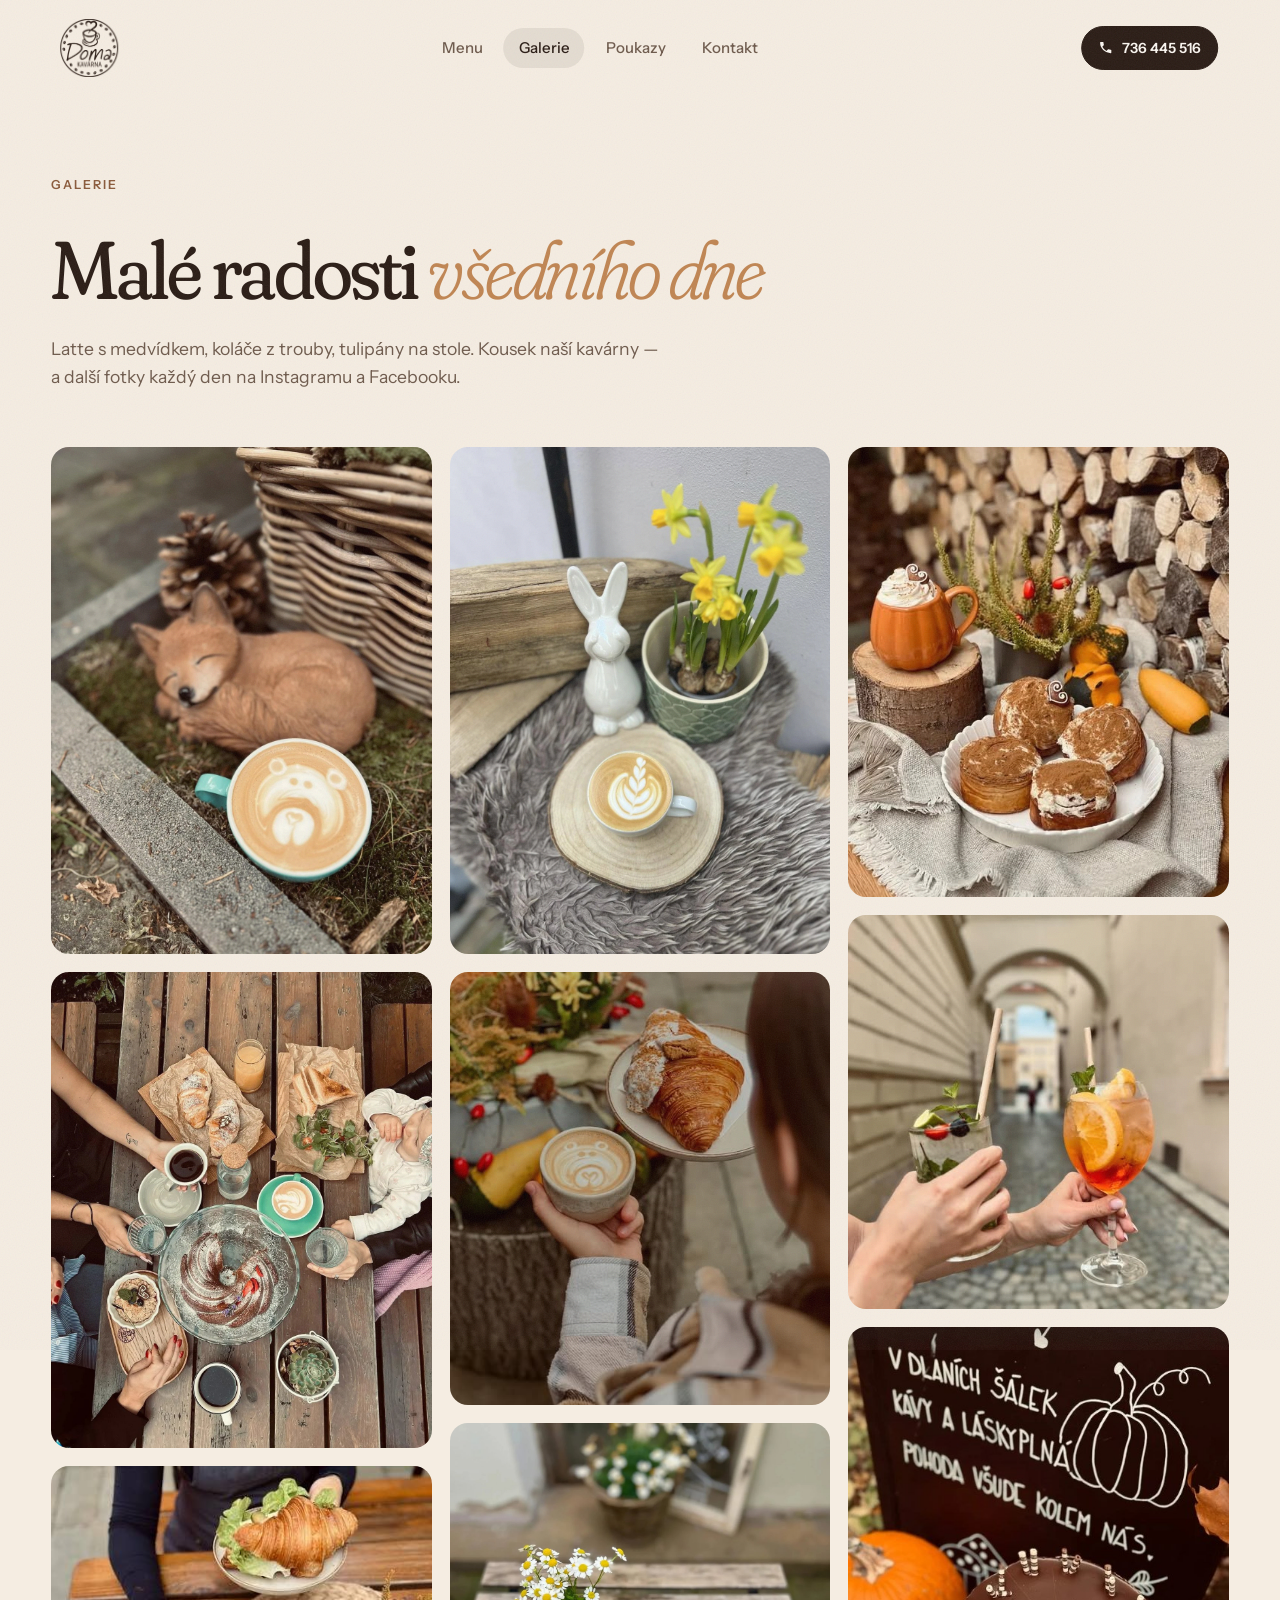
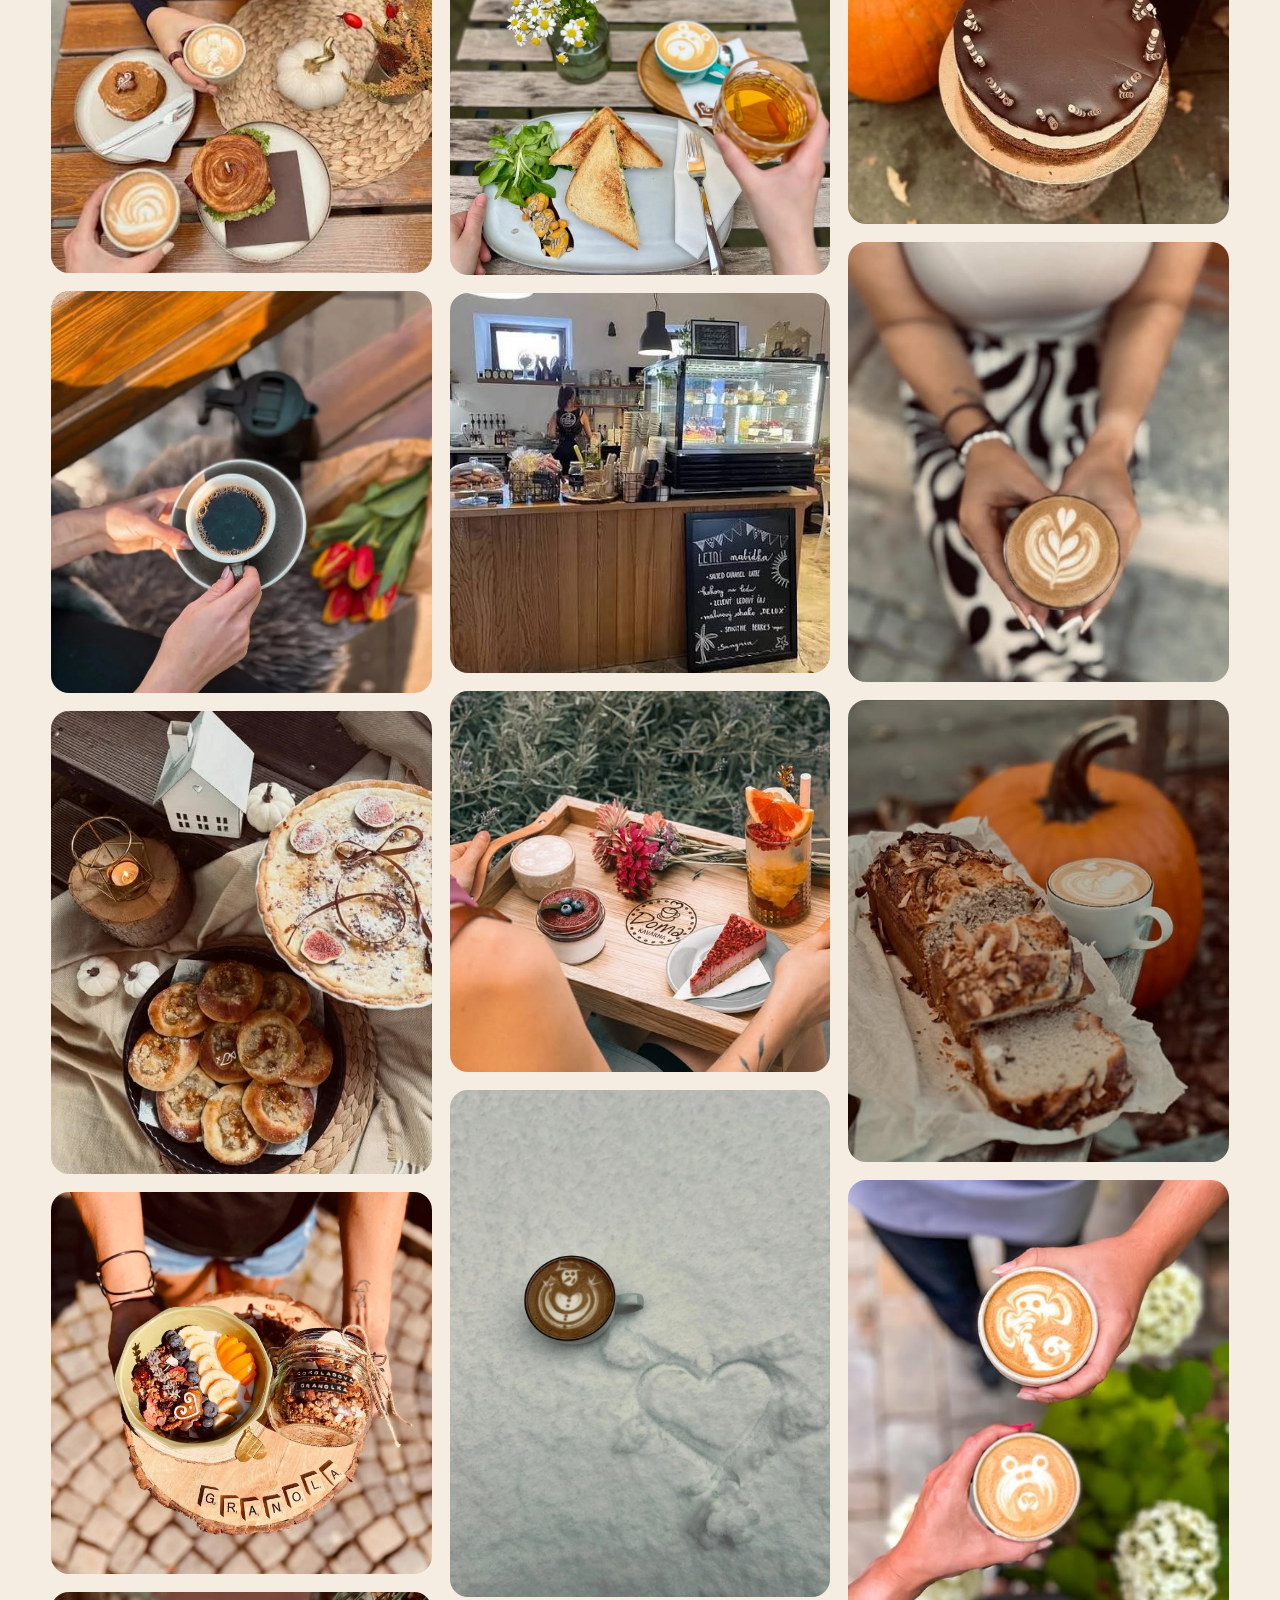
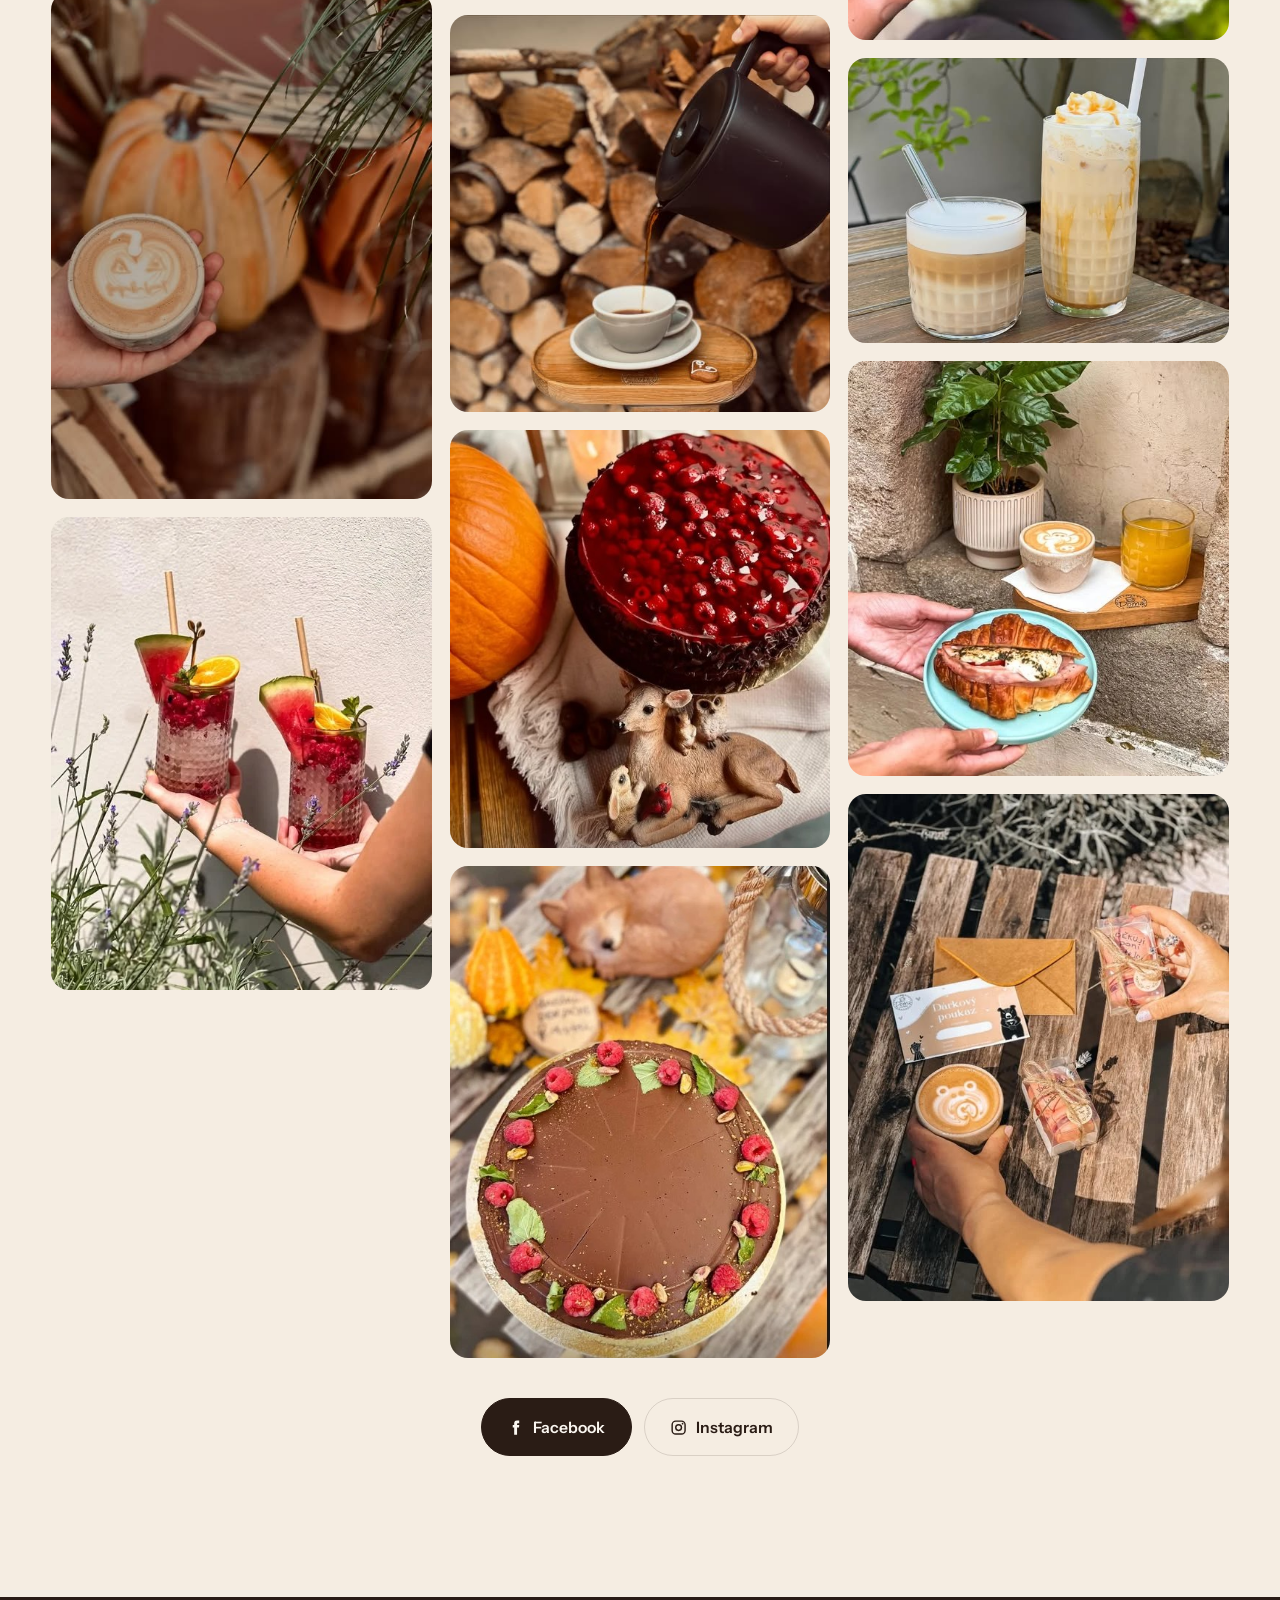
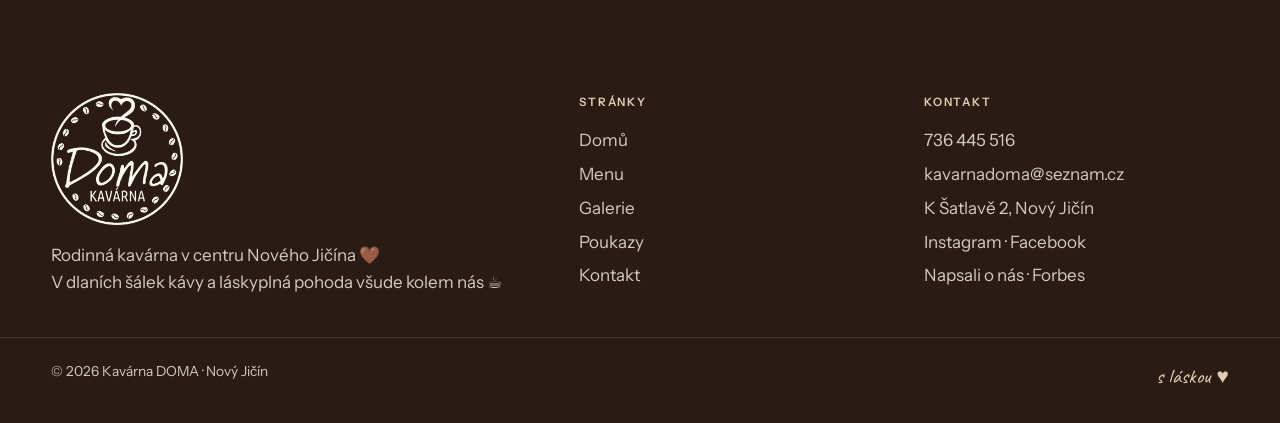
==== galerie.html @ 6082f1ad "Skutečné logo, menu bez cen, Instagram sekce, kritická revize textů Co-Authored-By: Claude Opus 5.5 " ====
<!doctype html>
<html lang="cs">
<head>
  <meta charset="utf-8">
  <meta name="viewport" content="width=device-width, initial-scale=1">
  <title>Galerie · Kavárna DOMA</title>
  <meta name="description" content="Fotografie z Kavárny DOMA v Novém Jičíně.">
  <meta name="theme-color" content="#F5EDE2">
  <link rel="icon" type="image/png" href="assets/img/logo-fav.png">
  <link rel="apple-touch-icon" href="assets/img/logo-fav.png">
  <link rel="preconnect" href="https://fonts.googleapis.com">
  <link rel="preconnect" href="https://fonts.gstatic.com" crossorigin>
  <link href="https://fonts.googleapis.com/css2?family=Fraunces:ital,opsz,wght,SOFT@0,9..144,300..700,100;1,9..144,300..700,100&family=Instrument+Sans:wght@400;500;600&family=Caveat:wght@500;700&display=swap" rel="stylesheet">
  <link rel="stylesheet" href="assets/styles.css">
</head>
<body>
<div class="grain" aria-hidden="true"></div>

<header class="nav" id="nav">
  <a href="index.html" class="brand" aria-label="Kavárna DOMA – domů">
    <img class="brand__logo" src="assets/img/logo.png" alt="Kavárna Doma" width="480" height="480">
  </a>
  <nav class="nav__links" aria-label="Hlavní menu">
    <a href="menu.html">Menu</a>
    <a href="galerie.html" aria-current="page">Galerie</a>
    <a href="poukazy.html">Poukazy</a>
    <a href="kontakt.html">Kontakt</a>
  </nav>
  <a class="btn btn--small btn--dark nav__cta" href="tel:+420736445516"><svg viewBox="0 0 24 24" aria-hidden="true"><path d="M6.6 10.8a15.1 15.1 0 0 0 6.6 6.6l2.2-2.2a1 1 0 0 1 1-.25 11.4 11.4 0 0 0 3.6.57 1 1 0 0 1 1 1V20a1 1 0 0 1-1 1A17 17 0 0 1 3 4a1 1 0 0 1 1-1h3.5a1 1 0 0 1 1 1c0 1.25.2 2.45.57 3.57a1 1 0 0 1-.25 1z" fill="currentColor"/></svg> 736 445 516</a>
  <button class="nav__burger" aria-label="Otevřít menu" aria-expanded="false"><span></span><span></span></button>
</header>

<div class="drawer" id="drawer" aria-hidden="true">
  <a href="index.html">Domů</a>
  <a href="menu.html">Menu</a>
  <a href="galerie.html" aria-current="page">Galerie</a>
  <a href="poukazy.html">Poukazy</a>
  <a href="kontakt.html">Kontakt</a>
  <a class="btn btn--dark" href="tel:+420736445516">Zavolat · 736 445 516</a>
  <div class="drawer__info">
    <p><b>K Šatlavě 2</b>, Nový Jičín</p>
    <p>Po – Pá 8–18 · So – Ne 9–18</p>
    <p><a href="mailto:kavarnadoma@seznam.cz">kavarnadoma@seznam.cz</a> · <a href="https://www.instagram.com/kavarnadoma_novy_jicin/" target="_blank" rel="noopener">Instagram</a></p>
  </div>
</div>

<main>
<header class="page-head">
  <p class="eyebrow reveal">Galerie</p>
  <h1 class="h1 reveal">Malé radosti <em>všedního dne</em></h1>
  <p class="page-head__lead reveal">Latte s&nbsp;medvídkem, koláče z&nbsp;trouby, tulipány na stole. Kousek naší kavárny&nbsp;— a&nbsp;další fotky každý den na Instagramu a Facebooku.</p>
</header>
<section class="gallery">
  <div class="masonry">
    <figure class="gfig reveal" style="--d:0.00s"><button class="gfig__btn" data-i="0" aria-label="Zvětšit: Latte s medvídkem vedle spící lištičky"><img src="assets/img/liska.jpg" alt="Latte s medvídkem vedle spící lištičky" loading="lazy"></button><figcaption>medvídek &amp; liška</figcaption></figure>
    <figure class="gfig reveal" style="--d:0.08s"><button class="gfig__btn" data-i="1" aria-label="Zvětšit: Rodinná snídaně u dřevěného stolu s bábovkou, croissanty a kávou"><img src="assets/img/stul-rodina.jpg" alt="Rodinná snídaně u dřevěného stolu s bábovkou, croissanty a kávou" loading="lazy"></button><figcaption>u velkého stolu</figcaption></figure>
    <figure class="gfig reveal" style="--d:0.16s"><button class="gfig__btn" data-i="2" aria-label="Zvětšit: Snídaně na dřevěném stole s croissanty a latte"><img src="assets/img/snidane.jpg" alt="Snídaně na dřevěném stole s croissanty a latte" loading="lazy"></button><figcaption>snídaně venku</figcaption></figure>
    <figure class="gfig reveal" style="--d:0.00s"><button class="gfig__btn" data-i="3" aria-label="Zvětšit: Černá káva v dlaních a kytice tulipánů"><img src="assets/img/kava-tulipany.jpg" alt="Černá káva v dlaních a kytice tulipánů" loading="lazy"></button><figcaption>káva &amp; tulipány</figcaption></figure>
    <figure class="gfig reveal" style="--d:0.08s"><button class="gfig__btn" data-i="4" aria-label="Zvětšit: Domácí koláče a fíkový koláč při svíčce"><img src="assets/img/kolace.jpg" alt="Domácí koláče a fíkový koláč při svíčce" loading="lazy"></button><figcaption>koláče jako od babičky</figcaption></figure>
    <figure class="gfig reveal" style="--d:0.16s"><button class="gfig__btn" data-i="5" aria-label="Zvětšit: Miska s domácí čokoládovou granolou, ovocem a perníčkem"><img src="assets/img/granola.jpg" alt="Miska s domácí čokoládovou granolou, ovocem a perníčkem" loading="lazy"></button><figcaption>domácí granola</figcaption></figure>
    <figure class="gfig reveal" style="--d:0.00s"><button class="gfig__btn" data-i="6" aria-label="Zvětšit: Latte art dýně v keramickém hrnku"><img src="assets/img/dyne-latte.jpg" alt="Latte art dýně v keramickém hrnku" loading="lazy"></button><figcaption>dýňová sezóna</figcaption></figure>
    <figure class="gfig reveal" style="--d:0.08s"><button class="gfig__btn" data-i="7" aria-label="Zvětšit: Melounové limonády mezi levandulí"><img src="assets/img/melounove-drinky.jpg" alt="Melounové limonády mezi levandulí" loading="lazy"></button><figcaption>léto ve sklenici</figcaption></figure>
    <figure class="gfig reveal" style="--d:0.16s"><button class="gfig__btn" data-i="8" aria-label="Zvětšit: Cappuccino, keramický zajíček a narcisy"><img src="assets/img/zajic.jpg" alt="Cappuccino, keramický zajíček a narcisy" loading="lazy"></button><figcaption>jaro u nás</figcaption></figure>
    <figure class="gfig reveal" style="--d:0.00s"><button class="gfig__btn" data-i="9" aria-label="Zvětšit: Latte s medvídkem a croissant"><img src="assets/img/croissant-medvidek.jpg" alt="Latte s medvídkem a croissant" loading="lazy"></button><figcaption>croissant &amp; medvídek</figcaption></figure>
    <figure class="gfig reveal" style="--d:0.08s"><button class="gfig__btn" data-i="10" aria-label="Zvětšit: Toast se salátem, latte s medvídkem a heřmánek na stole"><img src="assets/img/toast.jpg" alt="Toast se salátem, latte s medvídkem a heřmánek na stole" loading="lazy"></button><figcaption>toast &amp; heřmánek</figcaption></figure>
    <figure class="gfig reveal" style="--d:0.16s"><button class="gfig__btn" data-i="11" aria-label="Zvětšit: Bar kavárny s vitrínou dortů a tabulí s letní nabídkou"><img src="assets/img/interier.jpg" alt="Bar kavárny s vitrínou dortů a tabulí s letní nabídkou" loading="lazy"></button><figcaption>u nás za barem</figcaption></figure>
    <figure class="gfig reveal" style="--d:0.00s"><button class="gfig__btn" data-i="12" aria-label="Zvětšit: Podnos s logem DOMA, latte a dezerty"><img src="assets/img/podnos.jpg" alt="Podnos s logem DOMA, latte a dezerty" loading="lazy"></button><figcaption>s láskou z DOMA</figcaption></figure>
    <figure class="gfig reveal" style="--d:0.08s"><button class="gfig__btn" data-i="13" aria-label="Zvětšit: Latte se sněhulákem a srdce nakreslené ve sněhu"><img src="assets/img/snehulak.jpg" alt="Latte se sněhulákem a srdce nakreslené ve sněhu" loading="lazy"></button><figcaption>srdce ze sněhu</figcaption></figure>
    <figure class="gfig reveal" style="--d:0.16s"><button class="gfig__btn" data-i="14" aria-label="Zvětšit: Přelévaná filtrovaná káva u naskládaného dřeva"><img src="assets/img/prelevani.jpg" alt="Přelévaná filtrovaná káva u naskládaného dřeva" loading="lazy"></button><figcaption>filtr u dřeva</figcaption></figure>
    <figure class="gfig reveal" style="--d:0.00s"><button class="gfig__btn" data-i="15" aria-label="Zvětšit: Čokomalina – čokoládový dort s malinami"><img src="assets/img/dort-cokomalina.jpg" alt="Čokomalina – čokoládový dort s malinami" loading="lazy"></button><figcaption>oblíbená čokomalina</figcaption></figure>
    <figure class="gfig reveal" style="--d:0.08s"><button class="gfig__btn" data-i="16" aria-label="Zvětšit: Veganský dort s pistáciemi a malinami"><img src="assets/img/dort-pistaciovy.jpg" alt="Veganský dort s pistáciemi a malinami" loading="lazy"></button><figcaption>vegan dortík</figcaption></figure>
    <figure class="gfig reveal" style="--d:0.16s"><button class="gfig__btn" data-i="17" aria-label="Zvětšit: Pumpkin spice latte a skořicové dobroty"><img src="assets/img/podzim-dobroty.jpg" alt="Pumpkin spice latte a skořicové dobroty" loading="lazy"></button><figcaption>podzim na talíři</figcaption></figure>
    <figure class="gfig reveal" style="--d:0.00s"><button class="gfig__btn" data-i="18" aria-label="Zvětšit: Přípitek dvěma drinky v podloubí"><img src="assets/img/drinky-podloubi.jpg" alt="Přípitek dvěma drinky v podloubí" loading="lazy"></button><figcaption>v podloubí</figcaption></figure>
    <figure class="gfig reveal" style="--d:0.08s"><button class="gfig__btn" data-i="19" aria-label="Zvětšit: Dort Míšanek u tabule s nápisem"><img src="assets/img/dort-misanek.jpg" alt="Dort Míšanek u tabule s nápisem" loading="lazy"></button><figcaption>míšanek</figcaption></figure>
    <figure class="gfig reveal" style="--d:0.16s"><button class="gfig__btn" data-i="20" aria-label="Zvětšit: Cappuccino s rosettou v dlaních"><img src="assets/img/rosetta.jpg" alt="Cappuccino s rosettou v dlaních" loading="lazy"></button><figcaption>rosetta s láskou</figcaption></figure>
    <figure class="gfig reveal" style="--d:0.00s"><button class="gfig__btn" data-i="21" aria-label="Zvětšit: Domácí banana bread a latte vedle dýně"><img src="assets/img/banana-bread.jpg" alt="Domácí banana bread a latte vedle dýně" loading="lazy"></button><figcaption>banana bread</figcaption></figure>
    <figure class="gfig reveal" style="--d:0.08s"><button class="gfig__btn" data-i="22" aria-label="Zvětšit: Dvě latte s medvídkem a opičkou nad hortenzií"><img src="assets/img/dve-latte.jpg" alt="Dvě latte s medvídkem a opičkou nad hortenzií" loading="lazy"></button><figcaption>latte pro dva</figcaption></figure>
    <figure class="gfig reveal" style="--d:0.16s"><button class="gfig__btn" data-i="23" aria-label="Zvětšit: Ledové latte a karamelové frappé"><img src="assets/img/ledova-kava.jpg" alt="Ledové latte a karamelové frappé" loading="lazy"></button><figcaption>ledová káva</figcaption></figure>
    <figure class="gfig reveal" style="--d:0.00s"><button class="gfig__btn" data-i="24" aria-label="Zvětšit: Croissant sendvič, latte a džus"><img src="assets/img/snidane-croissant.jpg" alt="Croissant sendvič, latte a džus" loading="lazy"></button><figcaption>dobré ráno</figcaption></figure>
    <figure class="gfig reveal" style="--d:0.08s"><button class="gfig__btn" data-i="25" aria-label="Zvětšit: Dárkový poukaz, latte a makronky"><img src="assets/img/poukaz.jpg" alt="Dárkový poukaz, latte a makronky" loading="lazy"></button><figcaption>dárkový poukaz</figcaption></figure>
  </div>
  <div class="gallery__cta reveal">
    <a class="btn btn--dark" href="https://www.facebook.com/search/top?q=Kav%C3%A1rna%20DOMA%20Nov%C3%BD%20Ji%C4%8D%C3%ADn" target="_blank" rel="noopener"><svg viewBox="0 0 24 24" aria-hidden="true"><path d="M14 8.5V6.8c0-.8.5-1 .9-1H17V2.1L14 2c-3.3 0-4 2.4-4 4v2.5H8V12h2v10h4V12h2.7l.4-3.5z" fill="currentColor"/></svg> Facebook</a>
    <a class="btn btn--ghost" href="https://www.instagram.com/kavarnadoma_novy_jicin/" target="_blank" rel="noopener"><svg viewBox="0 0 24 24" aria-hidden="true"><rect x="3" y="3" width="18" height="18" rx="5" fill="none" stroke="currentColor" stroke-width="2"/><circle cx="12" cy="12" r="4" fill="none" stroke="currentColor" stroke-width="2"/><circle cx="17.5" cy="6.5" r="1.2" fill="currentColor"/></svg> Instagram</a>
  </div>
</section>

<dialog class="lightbox" id="lightbox" aria-label="Fotografie">
  <button class="lightbox__close" aria-label="Zavřít">×</button>
  <button class="lightbox__nav lightbox__prev" aria-label="Předchozí">‹</button>
  <figure><img alt=""><figcaption></figcaption></figure>
  <button class="lightbox__nav lightbox__next" aria-label="Další">›</button>
</dialog>

</main>

<footer class="footer">
  <div class="footer__grid">
    <div class="footer__brand">
      <img class="footer__logo" src="assets/img/logo-light.png" alt="Kavárna Doma" width="480" height="480" loading="lazy">
      <p class="footer__bio">Rodinná kavárna v centru Nového Jičína&nbsp;🤎<br>V dlaních šálek kávy a láskyplná pohoda všude kolem nás&nbsp;☕</p>
    </div>
    <div>
      <h4>Stránky</h4>
      <ul>
        <li><a href="index.html">Domů</a></li>
        <li><a href="menu.html">Menu</a></li>
        <li><a href="galerie.html">Galerie</a></li>
        <li><a href="poukazy.html">Poukazy</a></li>
        <li><a href="kontakt.html">Kontakt</a></li>
      </ul>
    </div>
    <div>
      <h4>Kontakt</h4>
      <ul>
        <li><a href="tel:+420736445516">736 445 516</a></li>
        <li><a href="mailto:kavarnadoma@seznam.cz">kavarnadoma@seznam.cz</a></li>
        <li>K Šatlavě 2, Nový Jičín</li>
        <li><a href="https://www.instagram.com/kavarnadoma_novy_jicin/" target="_blank" rel="noopener">Instagram</a> · <a href="https://www.facebook.com/search/top?q=Kav%C3%A1rna%20DOMA%20Nov%C3%BD%20Ji%C4%8D%C3%ADn" target="_blank" rel="noopener">Facebook</a></li>
        <li><a href="https://forbes.cz/bez-terminalu-bych-o-zakazniky-prisla-rika-majitelka-rodinne-kavarny-doma/" target="_blank" rel="noopener">Napsali o nás · Forbes</a></li>
      </ul>
    </div>
  </div>
  <div class="footer__row">
    <span>© <span id="year">2026</span> Kavárna DOMA · Nový Jičín</span>
    <span class="footer__hand">s láskou ♥</span>
  </div>
</footer>

<script src="assets/main.js" defer></script>
</body>
</html>
---- assets/styles.css ----
/* ==========================================================
   Kavárna DOMA — design návrh
   Paleta vychází z FB brandu: dřevo, latte, krémová, tulipány
   ========================================================== */
:root{
  --paper:#F5EDE2;
  --paper-2:#EDE1D1;
  --cream:#FBF7F1;
  --latte:#E3CDB2;
  --caramel:#C08552;
  --wood:#8A5A3B;
  --espresso:#2A1C15;
  --espresso-2:#3A281F;
  --ink:#2A1C15;
  --muted:#6E5A4C;
  --tulip:#D9472F;
  --tulip-2:#EFA23A;
  --sage:#7E9470;
  --line:rgba(42,28,21,.14);

  --serif:"Fraunces", Georgia, serif;
  --sans:"Instrument Sans", system-ui, -apple-system, Segoe UI, sans-serif;
  --hand:"Caveat", cursive;

  --r-lg:32px;
  --r-md:20px;
  --ease:cubic-bezier(.22,1,.36,1);
  --gutter:clamp(16px,4vw,56px);
  --max:1280px;
}

*,*::before,*::after{box-sizing:border-box}
html{scroll-behavior:smooth;-webkit-text-size-adjust:100%;overflow-x:clip}
body{
  margin:0;background:var(--paper);color:var(--ink);
  font-family:var(--sans);font-size:17px;line-height:1.6;
  -webkit-font-smoothing:antialiased;overflow-x:hidden;
}
img{max-width:100%;display:block}
a{color:inherit;text-decoration:none}
h1,h2,h3,h4{margin:0;font-weight:400}
p{margin:0}
ul{margin:0;padding:0;list-style:none}
em{font-style:italic}
::selection{background:var(--caramel);color:var(--cream)}

/* grain overlay – adds analog warmth */
.grain{
  position:fixed;inset:-50%;z-index:100;pointer-events:none;opacity:.07;
  background-image:url("data:image/svg+xml,%3Csvg xmlns='http://www.w3.org/2000/svg' width='200' height='200'%3E%3Cfilter id='n'%3E%3CfeTurbulence type='fractalNoise' baseFrequency='.85' numOctaves='3' stitchTiles='stitch'/%3E%3C/filter%3E%3Crect width='100%25' height='100%25' filter='url(%23n)'/%3E%3C/svg%3E");
  animation:grain 1.2s steps(6) infinite;
}
@keyframes grain{
  0%{transform:translate(0,0)}20%{transform:translate(-3%,2%)}40%{transform:translate(2%,-3%)}
  60%{transform:translate(-2%,-1%)}80%{transform:translate(3%,3%)}100%{transform:translate(0,0)}
}

/* ---------- type ---------- */
.eyebrow{
  display:inline-flex;align-items:center;gap:.6em;
  font-size:.78rem;font-weight:600;letter-spacing:.16em;text-transform:uppercase;color:var(--wood);
}
.eyebrow--light{color:var(--latte)}
.eyebrow .dot{width:8px;height:8px;border-radius:50%;background:var(--tulip)}
.h2{
  font-family:var(--serif);font-variation-settings:"SOFT" 100,"opsz" 144;
  font-size:clamp(2.4rem,5.6vw,4.6rem);line-height:1;letter-spacing:-.025em;margin-top:.35em;
}
.h2 em,.hero__title em,.footer__big em{color:var(--caramel);font-weight:300}
.h2--light{color:var(--cream)}
.h2--light em{color:var(--latte)}

/* ---------- buttons ---------- */
.btn{
  --bg:var(--espresso);--fg:var(--cream);
  position:relative;display:inline-flex;align-items:center;gap:.6em;
  padding:1em 1.6em;border-radius:999px;font-weight:600;font-size:.98rem;
  background:var(--bg);color:var(--fg);border:1.5px solid var(--bg);
  transition:transform .5s var(--ease),background .3s,color .3s,box-shadow .5s var(--ease);
  overflow:hidden;isolation:isolate;
}
.btn svg{width:1.1em;height:1.1em;transition:transform .5s var(--ease)}
.btn::before{
  content:"";position:absolute;inset:0;z-index:-1;border-radius:inherit;
  background:var(--caramel);transform:translateY(101%);transition:transform .55s var(--ease);
}
.btn:hover{box-shadow:0 14px 30px -12px rgba(42,28,21,.45)}
.btn:hover::before{transform:translateY(0)}
.btn:hover svg{transform:translateX(3px)}
.btn--ghost{--bg:transparent;--fg:var(--ink);border-color:var(--line)}
.btn--ghost::before{background:var(--espresso)}
.btn--ghost:hover{color:var(--cream)}
.btn--small{padding:.7em 1.15em;font-size:.88rem}

/* ---------- nav ---------- */
.nav{
  position:fixed;top:12px;left:50%;transform:translateX(-50%);z-index:50;
  width:min(calc(100% - 2*var(--gutter)),var(--max));
  display:flex;align-items:center;justify-content:space-between;gap:24px;
  padding:6px 10px 6px 8px;border-radius:999px;
  background:rgba(251,247,241,.0);border:1px solid transparent;
  transition:background .4s,border-color .4s,box-shadow .4s,top .4s var(--ease);
}
.nav.is-scrolled{
  background:rgba(251,247,241,.78);backdrop-filter:blur(16px) saturate(1.4);-webkit-backdrop-filter:blur(16px) saturate(1.4);
  border-color:rgba(42,28,21,.08);box-shadow:0 10px 40px -20px rgba(42,28,21,.35);
}
.brand{display:flex;align-items:center;gap:10px}
.brand__logo{width:58px;height:58px;transition:transform .8s var(--ease)}
.brand:hover .brand__logo{transform:rotate(-8deg)}
.brand__mark{
  width:40px;height:40px;border-radius:50%;display:grid;place-items:center;
  background:var(--espresso);color:var(--latte);transition:transform .6s var(--ease);
}
.brand:hover .brand__mark{transform:rotate(-12deg) scale(1.05)}
.brand__mark svg{width:24px;height:24px}
.brand__name{display:flex;flex-direction:column;line-height:1}
.brand__script{font-family:var(--hand);font-weight:700;font-size:1.85rem;line-height:.8;color:var(--espresso)}
.brand__sub{font-size:.58rem;font-weight:600;letter-spacing:.32em;text-transform:uppercase;color:var(--wood);margin-top:3px;padding-left:2px}
.nav__links{display:flex;gap:6px}
.nav__links a{
  position:relative;padding:.5em 1em;border-radius:999px;font-size:.94rem;font-weight:500;color:var(--muted);
  transition:color .3s,background .3s;
}
.nav__links a:hover{color:var(--ink);background:rgba(42,28,21,.06)}
.nav__links a[aria-current="page"]{color:var(--ink);background:rgba(42,28,21,.08)}
.drawer a[aria-current="page"]{color:var(--caramel)}
.nav__cta svg{width:15px;height:15px}
.nav__burger{display:none}

.drawer{display:none}

/* ---------- hero ---------- */
.hero{
  max-width:var(--max);margin:0 auto;min-height:min(100svh,940px);
  display:grid;grid-template-columns:1fr 1.02fr;align-items:center;gap:clamp(36px,6vw,96px);
  padding:120px var(--gutter) 64px;
}
.h1,.hero__title{
  font-family:var(--serif);font-variation-settings:"SOFT" 100,"opsz" 144;font-weight:400;
  font-size:clamp(2.9rem,6.4vw,5.6rem);line-height:.98;letter-spacing:-.03em;margin:.4em 0 .45em;
}
.h1 em,.hero__title em{color:var(--caramel);font-weight:300}
.hero__lead{font-size:clamp(1.05rem,1.35vw,1.2rem);color:var(--muted);max-width:29em}
.hero__actions{display:flex;flex-wrap:wrap;gap:12px;margin-top:2em}
.hero__sign{font-family:var(--hand);font-size:1.75rem;color:var(--wood);margin-top:1.5em}
.open-badge{display:inline-flex;align-items:center;gap:10px;padding:.5em 1em;border-radius:999px;background:var(--cream);border:1px solid var(--line);font-size:.9rem}
.open-badge span:last-child{color:var(--ink);font-weight:500}
.pulse{position:relative;width:8px;height:8px;border-radius:50%;background:#4E9A5B}
.pulse::after{content:"";position:absolute;inset:0;border-radius:50%;background:inherit;animation:pulse 2.4s infinite}
.open-badge.is-closed .pulse{background:var(--tulip)}
@keyframes pulse{to{transform:scale(2.8);opacity:0}}
@keyframes spin{to{transform:rotate(360deg)}}
@keyframes sway{0%,100%{rotate:-4deg}50%{rotate:4deg}}

.hero__photos{position:relative;padding:0 0 9% 9%}
.hero__main{margin:0;aspect-ratio:4/5;border-radius:var(--r-lg);overflow:hidden;box-shadow:0 60px 100px -60px rgba(42,28,21,.7)}
.hero__main img{width:100%;height:100%;object-fit:cover;object-position:center 62%}
.hero__pol{
  position:absolute;left:0;bottom:0;width:40%;margin:0;padding:9px 9px 0;background:#fff;border-radius:6px;
  box-shadow:0 30px 50px -24px rgba(42,28,21,.55);transform:rotate(-5deg);
}
.hero__pol img{aspect-ratio:1;width:100%;height:auto;object-fit:cover;border-radius:3px}
.hero__pol figcaption{font-family:var(--hand);font-size:1.35rem;text-align:center;padding:6px 0 10px;color:var(--espresso-2);line-height:1.1}

.hero__stamp{position:absolute;right:-22px;top:-26px;width:clamp(96px,10vw,132px);aspect-ratio:1;border-radius:50%;background:var(--cream);padding:9px;box-shadow:0 20px 40px -18px rgba(42,28,21,.5)}
.hero__stamp img{width:100%;height:100%}
.is-loaded .hero__stamp.hero-photo{transform:rotate(-10deg)}
.hero-in{opacity:0;transform:translateY(18px);transition:opacity 1s var(--ease) var(--d,0s),transform 1s var(--ease) var(--d,0s)}
.hero-photo{opacity:0;transition:opacity 1.3s var(--ease) var(--d,.1s),transform 1.6s var(--ease) var(--d,.1s)}
.hero__main.hero-photo{transform:scale(1.03)}
.hero__pol.hero-photo{transform:rotate(-5deg) translateY(24px)}
.is-loaded .hero-in{opacity:1;transform:none}
.is-loaded .hero-photo{opacity:1}
.is-loaded .hero__main.hero-photo{transform:none}
.is-loaded .hero__pol.hero-photo{transform:rotate(-5deg)}

/* ---------- story ---------- */
section{position:relative}
.story,.menu,.services-wrap,.visit,.explore,.gallery,.steps,.band{max-width:var(--max);margin:0 auto;padding:clamp(80px,11vw,150px) var(--gutter)}
.page-first{padding-top:clamp(120px,14vw,170px)!important}
.story{display:grid;grid-template-columns:1fr 1fr;gap:clamp(40px,7vw,110px);align-items:center}
.story__text .big{
  font-family:var(--serif);font-variation-settings:"SOFT" 100;font-size:clamp(1.45rem,2.2vw,1.9rem);
  line-height:1.28;letter-spacing:-.01em;margin:1.2em 0 1em;
}
.story__text p:not(.big):not(.sign):not(.eyebrow){color:var(--muted);margin-bottom:1em;max-width:34em}
.sign{font-family:var(--hand);font-size:1.9rem;color:var(--wood)!important;margin-top:.6em}
.collage{position:relative;padding:0 14% 16% 0}
.collage figure{margin:0}
.collage__main{aspect-ratio:4/5;border-radius:var(--r-lg);overflow:hidden;box-shadow:0 50px 90px -50px rgba(42,28,21,.6)}
.collage__main img{width:100%;height:100%;object-fit:cover}
.collage__main--owner img{object-position:63% 30%}

/* press */
.press{max-width:var(--max);margin:0 auto;padding:0 var(--gutter) clamp(60px,8vw,100px)}
.press__card{display:grid;grid-template-columns:auto auto 1fr auto;align-items:center;gap:clamp(16px,3vw,40px);padding:28px clamp(22px,3.5vw,44px);border-radius:var(--r-md);background:var(--cream);border:1px solid var(--line);transition:transform .6s var(--ease),box-shadow .6s var(--ease)}
.press__card:hover{transform:translateY(-3px);box-shadow:0 30px 60px -36px rgba(42,28,21,.45)}
.press__label{font-size:.72rem;font-weight:600;letter-spacing:.16em;text-transform:uppercase;color:var(--wood)}
.press__logo{font-family:Georgia,"Times New Roman",serif;font-weight:700;font-size:2rem;letter-spacing:-.01em;color:var(--espresso)}
.press__quote{font-family:var(--serif);font-style:italic;font-size:clamp(1.1rem,1.6vw,1.35rem);line-height:1.3;color:var(--espresso-2)}
.press__go{display:inline-flex;align-items:center;gap:.4em;font-weight:600;font-size:.92rem;color:var(--caramel);white-space:nowrap}
.press__go svg{width:1em;height:1em;transition:transform .5s var(--ease)}
.press__card:hover .press__go svg{transform:translateX(4px)}
@media (max-width:860px){
  .press__card{grid-template-columns:1fr;gap:8px;padding:24px}
  .press__go{margin-top:6px}
}
.collage__side{position:absolute;right:0;bottom:0;width:50%;padding:9px 9px 0;background:#fff;border-radius:6px;transform:rotate(4deg);box-shadow:0 30px 50px -24px rgba(42,28,21,.55)}
.collage__side img{aspect-ratio:1;width:100%;object-fit:cover;border-radius:3px}
.collage__side figcaption{font-family:var(--hand);font-size:1.35rem;text-align:center;padding:6px 0 10px;color:var(--espresso-2)}

/* ---------- senses ---------- */
.senses{min-height:78vh;display:grid;place-items:center;overflow:hidden;background:var(--espresso);color:var(--cream);margin:0 clamp(0px,1.5vw,20px);border-radius:clamp(0px,3vw,var(--r-lg))}
.senses__bg{position:absolute;inset:-12%;background-size:cover;background-position:center;filter:blur(3px) saturate(.95) brightness(.6);transform:scale(1.08)}
.senses::after{content:"";position:absolute;inset:0;background:radial-gradient(ellipse at center,rgba(42,28,21,.35),rgba(42,28,21,.9) 75%)}
.senses__inner{position:relative;z-index:1;max-width:1000px;padding:120px var(--gutter);text-align:center}
.senses__text{
  font-family:var(--serif);font-variation-settings:"SOFT" 100,"opsz" 144;
  font-size:clamp(1.9rem,4.4vw,3.8rem);line-height:1.18;letter-spacing:-.02em;margin-top:.8em;
}
.senses__text .w{opacity:.14;transition:opacity .5s}
.senses__text .w.on{opacity:1}
.senses__text .w.accent{font-style:italic;color:var(--latte)}

/* ---------- menu ---------- */
.menu__head{display:flex;justify-content:space-between;align-items:flex-end;gap:30px;flex-wrap:wrap}
.tabs{position:relative;display:inline-flex;padding:6px;border-radius:999px;background:var(--cream);border:1px solid var(--line)}
.tabs button{
  position:relative;z-index:1;border:0;background:none;cursor:pointer;
  padding:.75em 1.4em;border-radius:999px;font:600 .94rem var(--sans);color:var(--muted);transition:color .4s;
}
.tabs button[aria-selected="true"]{color:var(--cream)}
.tabs__pill{position:absolute;top:6px;bottom:6px;left:0;border-radius:999px;background:var(--espresso);transition:transform .6s var(--ease),width .6s var(--ease)}
.menu__body{display:grid;grid-template-columns:1.5fr 1fr;gap:clamp(30px,5vw,80px);margin-top:56px;align-items:start}
.menu__panel{grid-column:1;grid-row:1;animation:fadeUp .7s var(--ease)}
@keyframes fadeUp{from{opacity:0;transform:translateY(18px)}to{opacity:1;transform:none}}
.items li{padding:20px 0;border-bottom:1px solid var(--line);transition:padding .5s var(--ease)}
.items li:hover{padding-left:12px}
.items h4{font-family:var(--serif);font-size:1.45rem;font-weight:500;line-height:1.2;display:flex;align-items:center;gap:10px;flex-wrap:wrap}
.items p{color:var(--muted);font-size:.95rem;margin-top:2px}
.items .lead{flex:1;border-bottom:1.5px dotted rgba(42,28,21,.25);transform:translateY(-6px);min-width:20px}
.items b{font-family:var(--serif);font-weight:500;font-size:1.25rem;white-space:nowrap}
.tag{font-family:var(--sans);font-size:.68rem;font-weight:600;letter-spacing:.1em;text-transform:uppercase;padding:.3em .7em;border-radius:999px;background:var(--tulip);color:#fff}
.menu__card{
  grid-column:2;grid-row:1;position:sticky;top:110px;
  border-radius:var(--r-lg);background:var(--latte);overflow:hidden;
  box-shadow:0 40px 80px -45px rgba(42,28,21,.55);
}
.menu__card-photo{position:relative;aspect-ratio:5/4;overflow:hidden}
.menu__card-photo img{width:100%;height:100%;object-fit:cover;transition:opacity .45s,transform 1.4s var(--ease)}
.menu__card:hover .menu__card-photo img{transform:scale(1.05)}
.menu__card-photo img.swap{opacity:0;transform:scale(1.08)}
.menu__card-label{position:absolute;left:18px;top:18px;padding:.5em 1em;border-radius:999px;background:rgba(251,247,241,.9);backdrop-filter:blur(6px);font-size:.7rem;font-weight:600;letter-spacing:.16em;text-transform:uppercase;color:var(--wood)}
.menu__card-body{padding:28px 30px 32px;transition:opacity .4s}
.menu__card-body.swap{opacity:0}
.menu__card h3{font-family:var(--serif);font-size:1.7rem;line-height:1.1;font-weight:500;margin-bottom:.45em}
.menu__card p{color:var(--espresso-2)}
.menu__card .hand{font-family:var(--hand);font-size:1.6rem;color:var(--wood);margin-top:.5em}
.menu__note{margin-top:28px;font-size:.84rem;color:var(--muted)}

/* ---------- explore cards ---------- */
.explore__head{margin-bottom:48px}
.explore__grid{display:grid;grid-template-columns:repeat(3,1fr);gap:20px}
.ecard{position:relative;display:block;aspect-ratio:4/5;border-radius:var(--r-lg);overflow:hidden;color:#fff;isolation:isolate;box-shadow:0 40px 70px -45px rgba(42,28,21,.6)}
.ecard img{position:absolute;inset:0;width:100%;height:100%;object-fit:cover;z-index:-2;transition:transform 1.4s var(--ease)}
.ecard::after{content:"";position:absolute;inset:0;z-index:-1;background:linear-gradient(180deg,rgba(42,28,21,0) 40%,rgba(42,28,21,.82))}
.ecard:hover img{transform:scale(1.06)}
.ecard__body{position:absolute;left:0;right:0;bottom:0;padding:26px 26px 28px;display:flex;flex-direction:column;gap:6px}
.ecard__kicker{font-size:.72rem;font-weight:600;letter-spacing:.16em;text-transform:uppercase;color:var(--latte)}
.ecard__title{font-family:var(--serif);font-size:clamp(1.4rem,2vw,1.75rem);line-height:1.12}
.ecard__go{display:inline-flex;align-items:center;gap:.4em;font-weight:600;font-size:.92rem;margin-top:6px;color:var(--tulip-2)}
.ecard__go svg{width:1em;height:1em;transition:transform .5s var(--ease)}
.ecard:hover .ecard__go svg{transform:translateX(4px)}

/* ---------- instagram ---------- */
.ig{max-width:var(--max);margin:0 auto;padding:0 var(--gutter) clamp(80px,10vw,130px)}
.ig__head{display:flex;justify-content:space-between;align-items:flex-end;gap:24px;flex-wrap:wrap;margin-bottom:36px}
.ig__grid{display:grid;grid-template-columns:repeat(6,1fr);gap:10px}
.ig__tile{display:block;aspect-ratio:1;border-radius:14px;overflow:hidden;background:var(--paper-2)}
.ig__tile img{width:100%;height:100%;object-fit:cover;transition:transform 1.2s var(--ease),filter .5s}
.ig__tile:hover img{transform:scale(1.07);filter:brightness(.92)}
@media (max-width:860px){.ig__grid{grid-template-columns:repeat(3,1fr)}}
@media (max-width:640px){.ig{padding-bottom:72px}.ig__head{margin-bottom:22px}.ig__grid{gap:6px}.ig__tile{border-radius:10px}.ig__head .btn{width:100%;justify-content:center}}

/* ---------- home contact band ---------- */
.band{padding-top:0;padding-bottom:clamp(60px,7vw,90px)}
.band__card .visit__grid{grid-template-columns:1fr 1.15fr 1.25fr}
.band__card{display:grid;grid-template-columns:.8fr 1.6fr;gap:40px;align-items:end}
.band__card .visit__grid{margin-top:0}

/* ---------- page head ---------- */
.page-head{max-width:var(--max);margin:0 auto;padding:clamp(120px,14vw,170px) var(--gutter) 0}
.page-head .h1{margin-bottom:.3em}
.page-head__lead{color:var(--muted);font-size:1.1rem;max-width:36em}

/* ---------- gallery ---------- */
.gallery{padding-top:56px}
.masonry{columns:3;column-gap:18px}
.gfig{break-inside:avoid;margin:0 0 18px;position:relative}
.gfig__btn{display:block;width:100%;padding:0;border:0;background:var(--paper-2);border-radius:18px;overflow:hidden;cursor:zoom-in}
.gfig__btn img{width:100%;height:auto;transition:transform 1.2s var(--ease),filter .6s}
.gfig__btn:hover img{transform:scale(1.04)}
.gfig figcaption{position:absolute;left:14px;bottom:12px;padding:.15em .7em;border-radius:8px;background:rgba(251,247,241,.92);font-family:var(--hand);font-size:1.3rem;color:var(--espresso-2);pointer-events:none;opacity:0;transform:translateY(6px);transition:opacity .4s,transform .5s var(--ease)}
.gfig:hover figcaption,.gfig:focus-within figcaption{opacity:1;transform:none}
.gallery__cta{display:flex;justify-content:center;flex-wrap:wrap;gap:12px;margin-top:40px}
.lightbox{border:0;padding:0;background:transparent;max-width:100vw;max-height:100vh;width:100vw;height:100vh;color:#fff}
.lightbox[open]{display:grid;grid-template-columns:auto 1fr auto;align-items:center}
.lightbox::backdrop{background:rgba(26,17,12,.92)}
.lightbox figure{margin:0;display:flex;flex-direction:column;align-items:center;gap:10px;min-width:0}
.lightbox img{max-width:min(92vw,1000px);max-height:82vh;border-radius:12px;object-fit:contain}
.lightbox figcaption{font-family:var(--hand);font-size:1.6rem}
.lightbox__nav,.lightbox__close{border:0;background:rgba(251,247,241,.12);color:#fff;width:52px;height:52px;border-radius:50%;font-size:1.9rem;line-height:1;cursor:pointer;margin:0 16px;transition:background .3s}
.lightbox__nav:hover,.lightbox__close:hover{background:rgba(251,247,241,.25)}
.lightbox__close{position:fixed;top:16px;right:0}

/* ---------- steps ---------- */
.steps{padding-top:0}
.steps__list{list-style:none;margin:40px 0 0;padding:0;display:grid;grid-template-columns:repeat(3,1fr);gap:20px}
.steps__list li{padding:30px;border-radius:var(--r-md);background:var(--cream);border:1px solid rgba(42,28,21,.06)}
.steps__n{display:grid;place-items:center;width:44px;height:44px;border-radius:50%;background:var(--espresso);color:var(--latte);font-family:var(--serif);font-size:1.3rem}
.steps h3{font-family:var(--serif);font-size:1.45rem;font-weight:500;margin:.8em 0 .3em}
.steps p{color:var(--muted)}
.steps a,.u{text-decoration:underline;text-underline-offset:3px}

/* ---------- cakes ---------- */
.cakes{max-width:var(--max);margin:0 auto;padding:0 var(--gutter) clamp(70px,9vw,120px)}
.cakes__head{display:flex;justify-content:space-between;align-items:flex-end;gap:30px;flex-wrap:wrap}
.cakes__lead{color:var(--muted);max-width:30em}
.cakes__row{display:grid;grid-template-columns:repeat(5,1fr);gap:16px;margin-top:40px}
.cake{margin:0}
.cake__img{aspect-ratio:4/5;border-radius:var(--r-md);overflow:hidden;box-shadow:0 30px 50px -34px rgba(42,28,21,.6)}
.cake__img img{width:100%;height:100%;object-fit:cover;transition:transform 1.2s var(--ease)}
.cake:hover .cake__img img{transform:scale(1.06)}
.cake figcaption{display:flex;align-items:center;flex-wrap:wrap;gap:8px;margin-top:12px;font-family:var(--serif);font-size:1.2rem;font-weight:500}
.tag--vegan{background:var(--sage)}
.tag--season{background:var(--tulip-2);color:var(--espresso)}
.cakes__order{margin-top:28px;color:var(--muted)}
@media (max-width:1060px){.cakes__row{grid-template-columns:repeat(3,1fr)}}
@media (max-width:640px){
  .cakes__row{display:flex;overflow-x:auto;scroll-snap-type:x mandatory;scroll-padding-inline:var(--gutter);gap:12px;margin:24px calc(-1 * var(--gutter)) 0;padding:0 var(--gutter) 8px;scrollbar-width:none}
  .cakes__row::-webkit-scrollbar{display:none}
  .cake{flex:0 0 62%;scroll-snap-align:start}
  .cake.reveal{opacity:1;transform:none}
}

/* ---------- cta band ---------- */
.cta-band{max-width:var(--max);margin:0 auto;padding:0 var(--gutter) clamp(60px,9vw,120px);text-align:center}
.cta-band__hand{font-family:var(--hand);font-size:clamp(1.5rem,3vw,2rem);line-height:1.2;color:var(--wood);max-width:22em;margin:0 auto}
.cta-band .h2{margin-top:.1em}
.cta-band .hero__actions{justify-content:center}

/* gift voucher */.gift{max-width:var(--max);margin:0 auto;padding:clamp(60px,9vw,120px) var(--gutter);display:grid;grid-template-columns:.9fr 1.1fr;gap:clamp(40px,7vw,100px);align-items:center}
.gift__photo{position:relative;max-width:480px;justify-self:center;width:100%}
.gift__photo::before{content:"";position:absolute;inset:0;border-radius:var(--r-lg);background:var(--latte);transform:rotate(-5deg) translate(-4%,3%)}
.gift__img{position:relative;aspect-ratio:3/4;border-radius:var(--r-lg);overflow:hidden;box-shadow:0 50px 90px -50px rgba(42,28,21,.65)}
.gift__img img{width:100%;height:100%;object-fit:cover;transition:transform 1.4s var(--ease)}
.gift__photo:hover .gift__img img{transform:scale(1.05)}
.gift__tag{position:absolute;right:-18px;top:30px;padding:.35em .9em;background:var(--cream);border-radius:8px;font-family:var(--hand);font-size:1.7rem;color:var(--tulip);transform:rotate(8deg);box-shadow:0 14px 30px -14px rgba(42,28,21,.5)}
.gift__lead{color:var(--muted);font-size:1.08rem;margin-top:1.4em;max-width:34em}
.gift__list{margin-top:1.6em;display:grid;gap:12px}
.gift__list li{display:flex;align-items:center;gap:14px;font-weight:500}
.gift__list span{width:38px;height:38px;flex:none;border-radius:50%;display:grid;place-items:center;background:var(--cream);border:1px solid var(--line);color:var(--wood)}

/* ---------- services ---------- */
.services-wrap{padding-top:0}
.services{display:grid;grid-template-columns:repeat(4,1fr);gap:0;margin-top:40px}
.service{padding:36px 30px 40px;border-top:1px solid var(--ink);transition:background .5s}
.service+.service{border-left:1px solid var(--line)}
.service:hover{background:var(--cream)}
.service__num{font-family:var(--serif);font-style:italic;color:var(--caramel);font-size:1.1rem}
.service h3{font-family:var(--serif);font-size:1.5rem;font-weight:500;margin:.9em 0 .4em;line-height:1.15}
.service p{color:var(--muted);font-size:.95rem}

/* ---------- visit ---------- */
.visit{display:grid;grid-template-columns:1.25fr 1fr;gap:20px;padding-top:0}
.visit__card{
  position:relative;overflow:hidden;
  background:var(--espresso);color:var(--cream);border-radius:var(--r-lg);padding:clamp(32px,5vw,64px);
}
.visit__card::after{
  content:"";position:absolute;width:420px;height:420px;border-radius:50%;right:-160px;bottom:-200px;
  background:radial-gradient(circle,rgba(239,162,58,.35),transparent 65%);
}
.visit__grid{position:relative;z-index:1;display:grid;grid-template-columns:1fr 1.35fr 1fr;gap:30px;margin-top:48px}
.visit h4,.band h4{font-size:.74rem;font-weight:600;letter-spacing:.16em;text-transform:uppercase;color:var(--latte);margin-bottom:1em}
.visit__grid p{color:rgba(251,247,241,.82)}
.link{display:inline-block;margin-top:.9em;font-weight:600;color:var(--tulip-2);transition:transform .4s var(--ease)}
.link:hover{transform:translateX(4px)}
.mail{display:inline-block;margin-top:.7em;color:rgba(251,247,241,.85);border-bottom:1px solid rgba(251,247,241,.3);transition:color .3s,border-color .3s;white-space:nowrap;font-size:.95rem}
.mail:hover{color:var(--tulip-2);border-color:var(--tulip-2)}
.phone{display:block;font-family:var(--serif);font-size:1.7rem;line-height:1.1;white-space:nowrap}
.hours li{white-space:nowrap;display:flex;justify-content:space-between;gap:12px;padding:.4em 0;border-bottom:1px solid rgba(251,247,241,.12);font-size:.92rem;color:rgba(251,247,241,.82)}
.hours li.today{color:var(--cream);font-weight:600}
.hours li.today span:first-child::before{content:"● ";color:#6BC07A}
.visit__side{display:grid;grid-template-rows:1.1fr 1fr;gap:20px}
.visit__photo{position:relative;margin:0;border-radius:var(--r-lg);overflow:hidden;min-height:260px}
.visit__photo img{position:absolute;inset:0;width:100%;height:100%;object-fit:cover;object-position:center 60%;transition:transform 1.4s var(--ease)}
.visit__photo:hover img{transform:scale(1.05)}
.visit__photo figcaption{position:absolute;right:16px;bottom:14px;font-family:var(--hand);font-size:1.6rem;color:#fff;text-shadow:0 2px 12px rgba(0,0,0,.45)}
.visit__map{position:relative;border-radius:var(--r-lg);overflow:hidden;min-height:260px;background:var(--paper-2)}
.visit__map iframe{position:absolute;inset:0;width:100%;height:100%;border:0;filter:sepia(.35) saturate(.85) contrast(.95)}
.map-pin{position:absolute;left:16px;bottom:16px;padding:.6em 1.1em;border-radius:999px;background:var(--cream);font-family:var(--serif);font-weight:600;letter-spacing:.06em;box-shadow:0 10px 30px -10px rgba(42,28,21,.4)}
.map-pin span::before{content:"";display:inline-block;width:8px;height:8px;border-radius:50%;background:var(--tulip);margin-right:8px;vertical-align:middle}

/* ---------- footer ---------- */
.footer{background:var(--espresso);color:rgba(251,247,241,.8)}
.footer__grid{max-width:var(--max);margin:0 auto;padding:clamp(56px,8vw,96px) var(--gutter) 40px;display:grid;grid-template-columns:1.6fr 1fr 1fr;gap:40px}
.footer__logo{width:132px;height:132px}
.footer__bio{margin-top:1em;max-width:28em}
.footer h4{font-size:.72rem;font-weight:600;letter-spacing:.16em;text-transform:uppercase;color:var(--latte);margin-bottom:1em}
.footer ul li{padding:.2em 0}
.footer a:hover{color:var(--cream)}
.footer__row{max-width:var(--max);margin:0 auto;padding:22px var(--gutter) 30px;border-top:1px solid rgba(251,247,241,.12);display:flex;justify-content:space-between;gap:14px;flex-wrap:wrap;font-size:.86rem}
.footer__hand{font-family:var(--hand);font-size:1.3rem;color:var(--latte)}

/* ---------- reveal animations ---------- */
.reveal{opacity:0;transform:translateY(28px);transition:opacity 1s var(--ease) var(--d,0s),transform 1s var(--ease) var(--d,0s)}
.reveal.in{opacity:1;transform:none}

/* ---------- responsive ---------- */
@media (max-width:1060px){
  .nav__links{display:none}
  .nav__burger{
    display:grid;place-content:center;gap:6px;width:44px;height:44px;border-radius:50%;border:0;cursor:pointer;
    background:var(--espresso);
  }
  .nav__burger span{display:block;width:18px;height:2px;border-radius:2px;background:var(--cream);transition:transform .4s var(--ease)}
  .nav__burger[aria-expanded="true"] span:first-child{transform:translateY(4px) rotate(45deg)}
  .nav__burger[aria-expanded="true"] span:last-child{transform:translateY(-4px) rotate(-45deg)}
  .drawer{
    display:flex;flex-direction:column;align-items:flex-start;gap:6px;
    position:fixed;inset:0;z-index:40;padding:110px var(--gutter) 40px;background:var(--paper);
    clip-path:circle(0 at calc(100% - 40px) 40px);transition:clip-path .8s var(--ease);
  }
  .drawer.open{clip-path:circle(150% at calc(100% - 40px) 40px)}
  .drawer a:not(.btn){font-family:var(--serif);font-size:2.6rem;line-height:1.25}
  .drawer .btn{margin-top:24px}
  .drawer__info{margin-top:auto;padding-top:24px;border-top:1px solid var(--line);width:100%;color:var(--muted);font-size:.95rem;display:grid;gap:4px}
  .drawer__info b{color:var(--ink);font-weight:600}
  .drawer__info a{font-family:var(--sans)!important;font-size:inherit!important;line-height:inherit!important;color:var(--wood)}

  .hero{grid-template-columns:1fr;min-height:auto;padding-top:110px;gap:48px}
  .hero__photos{max-width:560px;width:100%;justify-self:center}
  .story,.menu__body,.visit,.gift,.band__card{grid-template-columns:1fr}
  .collage{max-width:560px;width:100%;justify-self:center}
  .menu__card{grid-column:1;grid-row:auto;position:relative;top:0}
  .services{grid-template-columns:1fr 1fr}
  .service:nth-child(3){border-left:0}
  .visit__grid{grid-template-columns:1fr 1fr}
  .explore__grid{grid-template-columns:1fr 1fr}
  .explore__grid .ecard:last-child{grid-column:span 2;aspect-ratio:16/9}
  .masonry{columns:2}
  .steps__list{grid-template-columns:1fr}
  .footer__grid{grid-template-columns:1fr 1fr}
  .footer__brand{grid-column:span 2}
}
@media (max-width:640px){
  body{font-size:16px}
  .nav{padding:8px 8px 8px 14px;top:10px}
  .nav__cta{display:none}
  .brand__logo{width:50px;height:50px}
  .hero__stamp{right:-6px;top:-22px;width:84px;padding:6px}
  .hero{padding-top:96px}
  .hero__photos{padding:0 0 12% 6%}
  .hero__pol{width:44%}
  .hero__pol figcaption,.collage__side figcaption{font-size:1.05rem}
  .tabs{width:100%}
  .tabs button{flex:1;padding:.75em .3em;font-size:.84rem}
  .items h4{font-size:1.25rem}
  .services{grid-template-columns:1fr}
  .service+.service{border-left:0}
  .visit__grid{grid-template-columns:1fr}
  .visit__map{min-height:320px}
  .explore__grid{grid-template-columns:1fr}
  .explore__grid .ecard{aspect-ratio:4/3}
  .explore__grid .ecard:last-child{grid-column:auto;aspect-ratio:4/3}
  .masonry{column-gap:10px}
  .gfig{margin-bottom:10px}
  .gfig figcaption{display:none}
  .lightbox[open]{grid-template-columns:1fr}
  .lightbox__nav{position:fixed;bottom:20px}
  .lightbox__prev{left:20px}.lightbox__next{right:20px}
  .gift__tag{right:-6px;font-size:1.4rem}
  .footer__grid{grid-template-columns:1fr}
  .footer__brand{grid-column:auto}
}


/* ---------- mobile polish ---------- */
@media (max-width:640px){
  .story,.menu,.services-wrap,.visit,.explore,.gallery,.steps,.band{padding-top:72px;padding-bottom:72px}
  .page-first{padding-top:104px!important}
  .page-head{padding-top:104px}
  .band,.steps,.services-wrap{padding-top:0}
  .h2{font-size:clamp(2.1rem,9vw,2.6rem)}
  .h1,.hero__title{font-size:clamp(2.5rem,11vw,3rem);margin:.45em 0 .4em}

  .hero{gap:32px;padding-bottom:24px}
  .hero__lead{font-size:1rem}
  .hero__actions{display:grid;grid-template-columns:1fr 1fr;gap:10px;margin-top:1.5em}
  .hero__actions .btn{justify-content:center;padding:.95em .8em;font-size:.92rem}
  .hero__sign{display:none}
  .hero__photos{padding:0 0 10% 8%}
  .hero__main{aspect-ratio:1/1.05}

  .story{gap:36px}
  .collage{padding:0 10% 18% 0}

  .senses{min-height:0;margin:0 10px;border-radius:24px}
  .senses__inner{padding:84px 22px}
  .senses__text{font-size:1.75rem}

  .explore__head{margin-bottom:24px}
  .explore__grid{display:flex;overflow-x:auto;scroll-snap-type:x mandatory;scroll-padding-inline:var(--gutter);gap:12px;margin:0 calc(-1 * var(--gutter));padding:4px var(--gutter) 34px;scrollbar-width:none}
  .explore__grid::-webkit-scrollbar{display:none}
  .explore__grid .ecard,.explore__grid .ecard:last-child{flex:0 0 78%;aspect-ratio:4/5;scroll-snap-align:center}
  .explore__grid .ecard.reveal{opacity:1;transform:none}
  .explore__grid .ecard{box-shadow:0 18px 26px -18px rgba(42,28,21,.55)}

  .band__card{gap:28px;padding:30px 24px}
  .visit__card{padding:30px 24px}
  .visit__grid{gap:26px}

  .menu__body{margin-top:28px}
  .services{margin-top:24px}
  .service{padding:22px 4px 24px}
  .service h3{margin:.4em 0 .25em;font-size:1.35rem}

  .steps__list{margin-top:24px;gap:12px}
  .steps__list li{padding:22px}

  .footer__grid{grid-template-columns:.8fr 1.2fr;gap:28px 16px;padding-top:48px}
  .footer__brand{grid-column:span 2}
  .footer__logo{width:112px;height:112px}
  .footer__row{justify-content:space-between}
}

@media (prefers-reduced-motion:reduce){
  *,*::before,*::after{animation:none!important;transition:none!important}
  .reveal,.hero-in,.hero-photo{opacity:1!important;transform:none!important}
  .hero__pol{transform:rotate(-5deg)!important}
  .senses__text .w{opacity:1}
}
.steps,.services-wrap{padding-bottom:clamp(60px,8vw,110px)}
@media (max-width:1060px){.band__card .visit__grid{grid-template-columns:1fr 1fr}}
@media (max-width:640px){.band__card .visit__grid{grid-template-columns:1fr}}
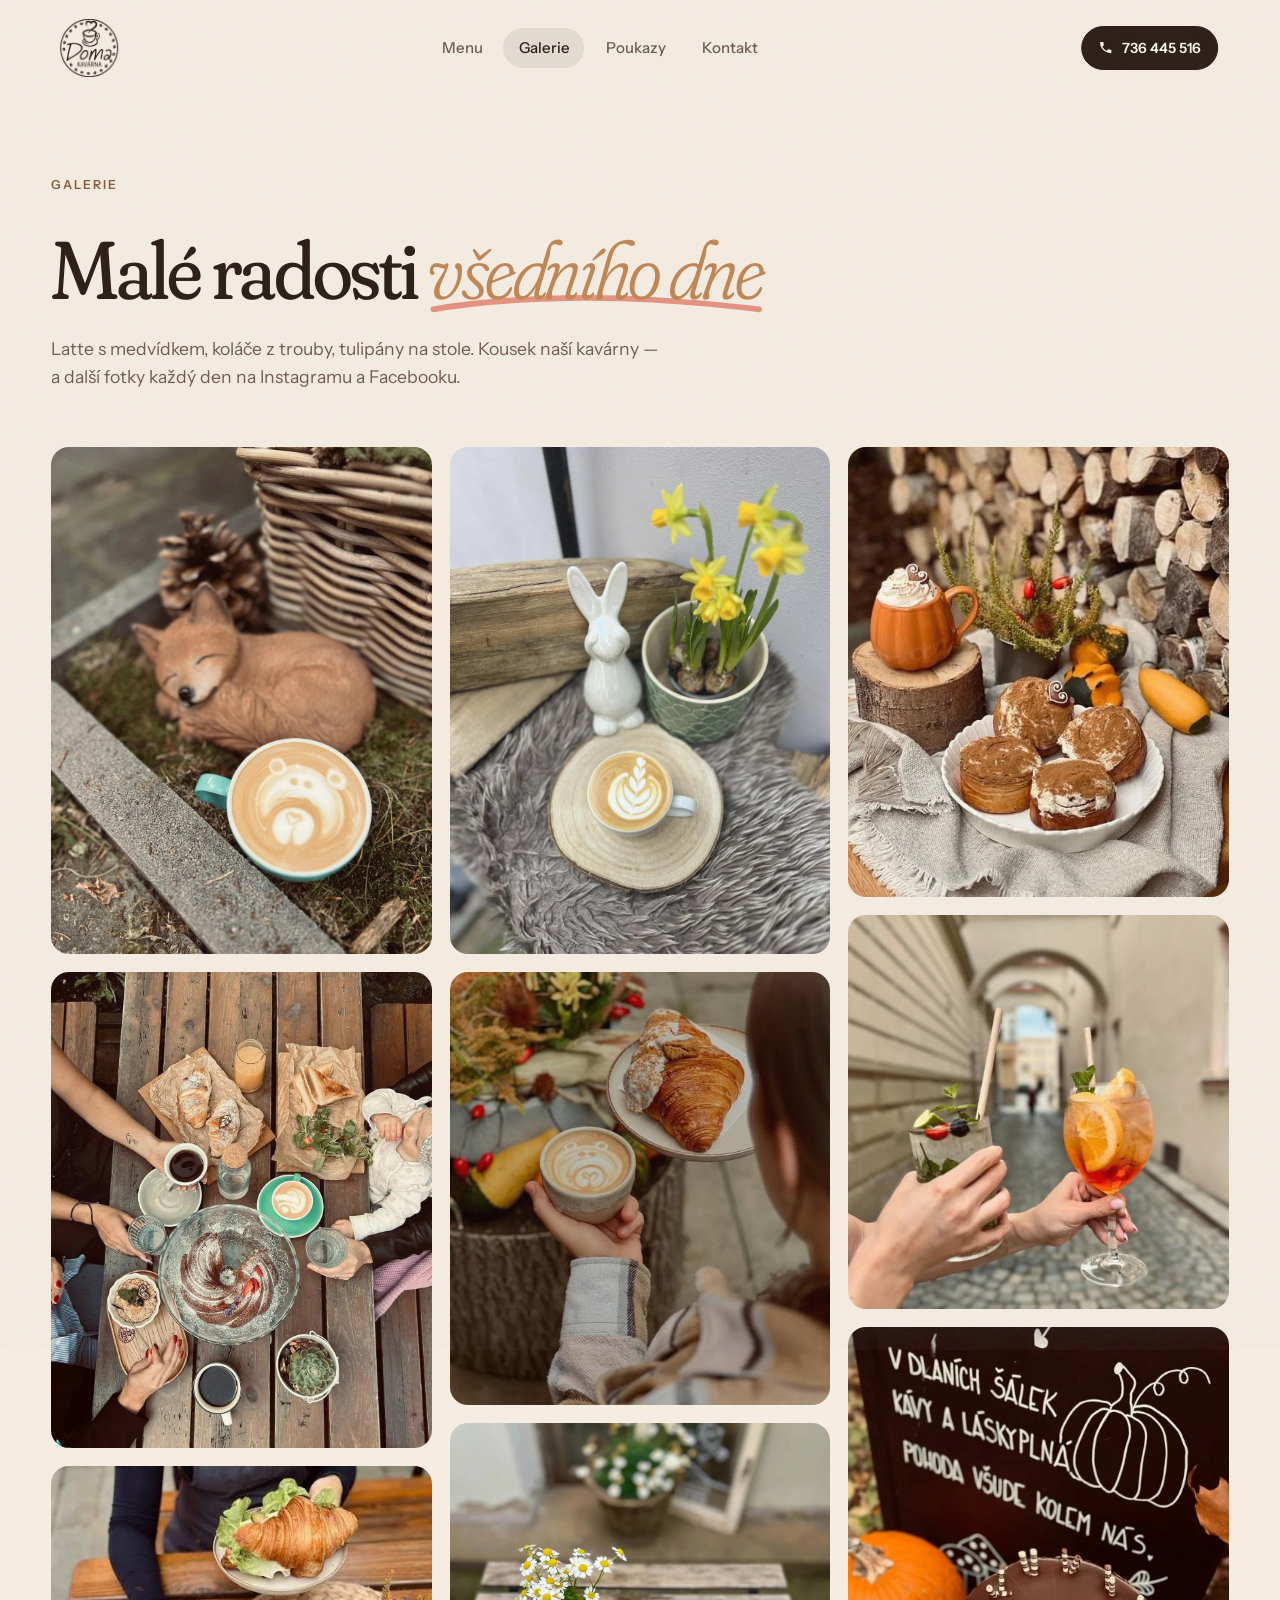
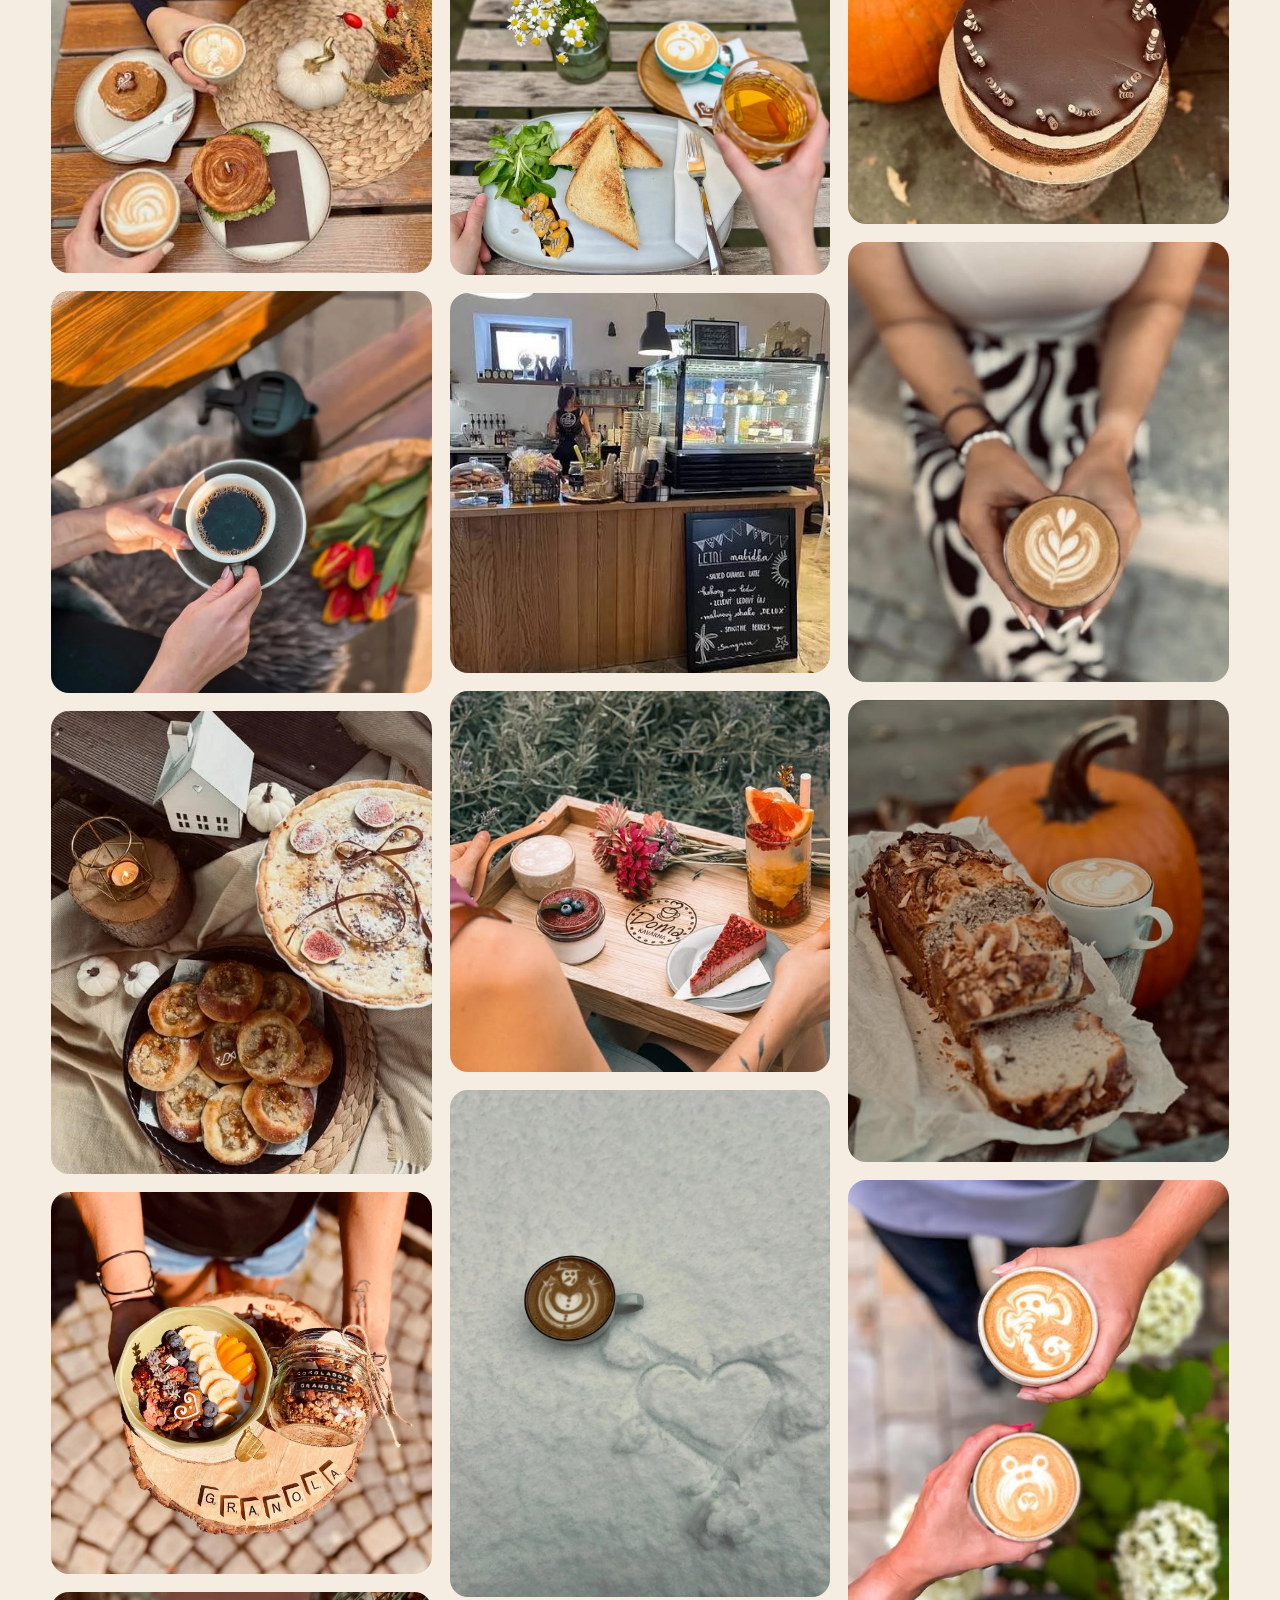
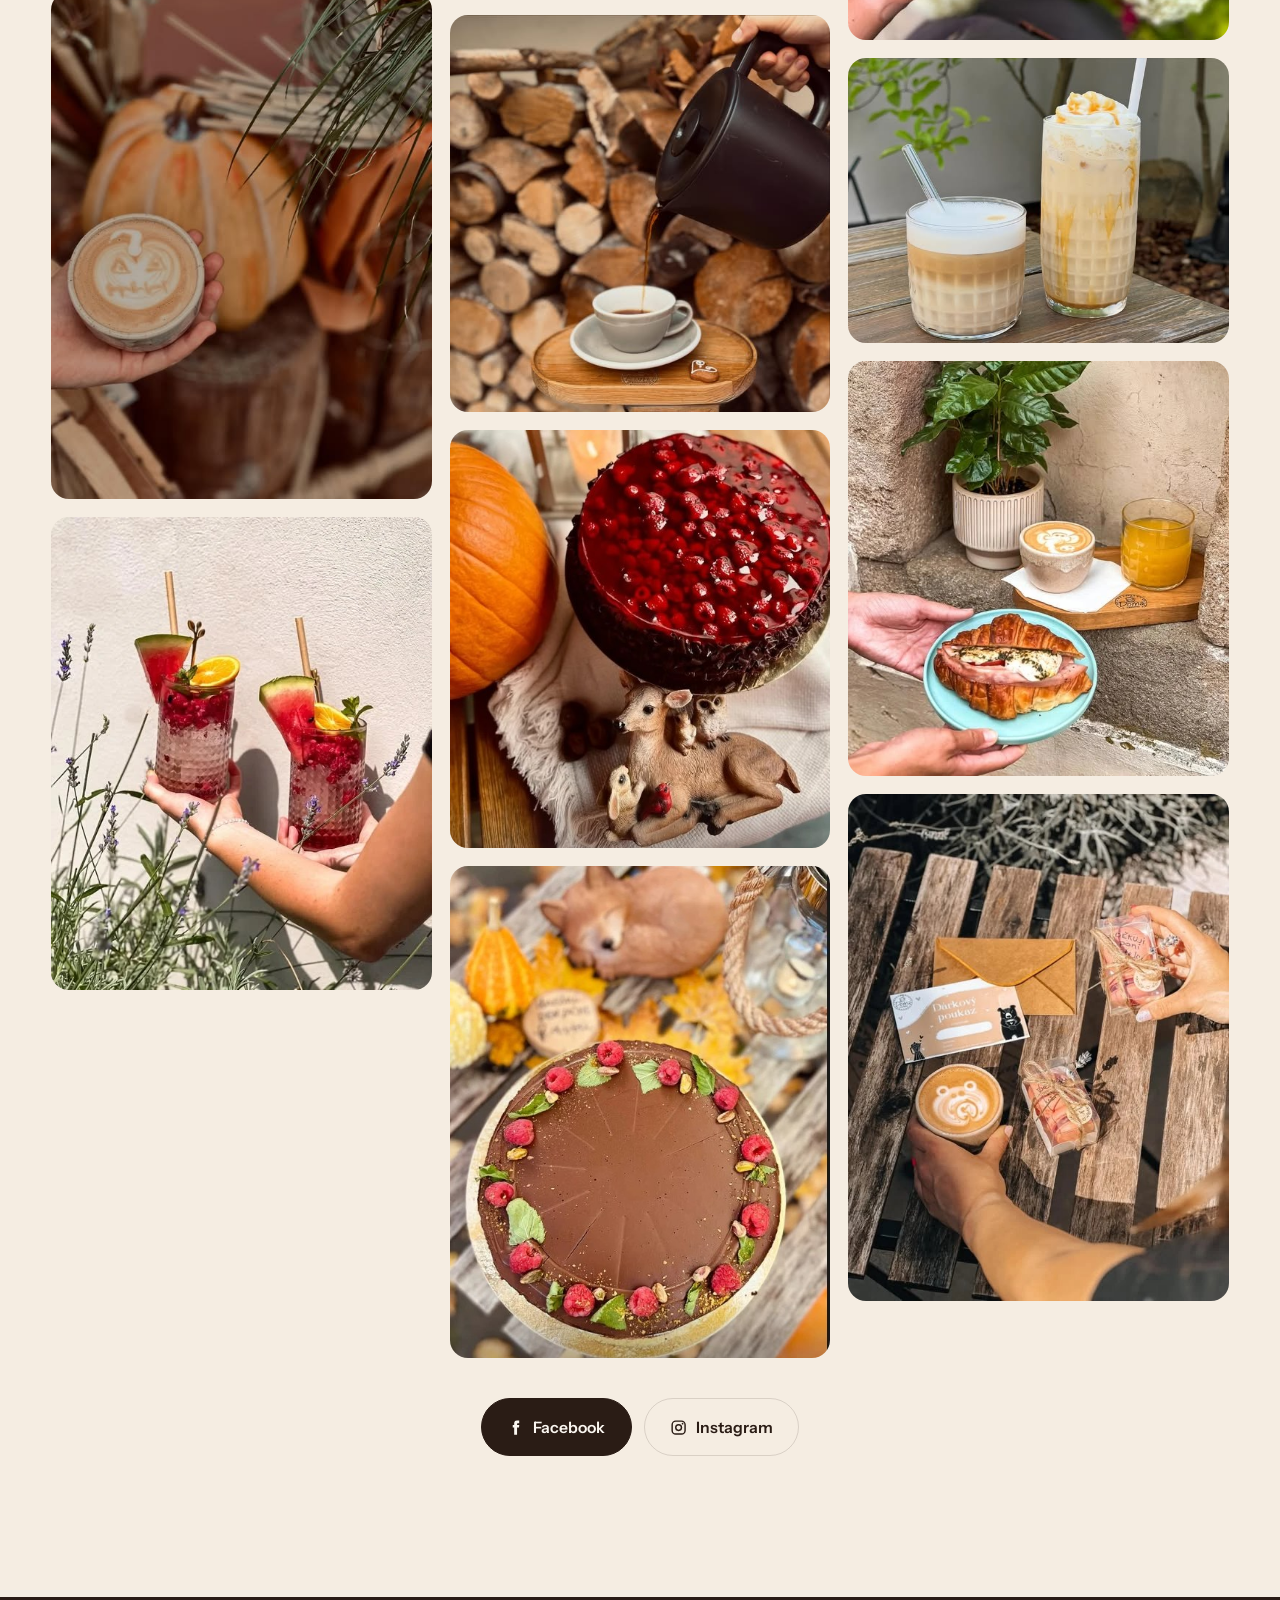
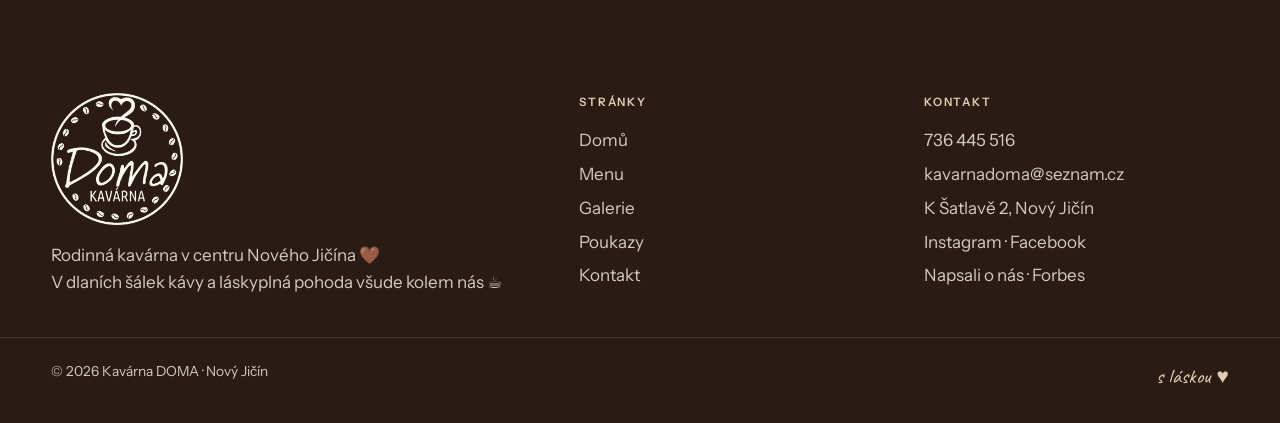
==== commit b43dcee7: "Živější úvod: ručně kreslené detaily, koláž fotek, srdíčka z latte; odkaz na Facebook Co-Authored-By" ====
--- a/galerie.html
+++ b/galerie.html
@@ -80,7 +80,7 @@
     <figure class="gfig reveal" style="--d:0.08s"><button class="gfig__btn" data-i="25" aria-label="Zvětšit: Dárkový poukaz, latte a makronky"><img src="assets/img/poukaz.jpg" alt="Dárkový poukaz, latte a makronky" loading="lazy"></button><figcaption>dárkový poukaz</figcaption></figure>
   </div>
   <div class="gallery__cta reveal">
-    <a class="btn btn--dark" href="https://www.facebook.com/search/top?q=Kav%C3%A1rna%20DOMA%20Nov%C3%BD%20Ji%C4%8D%C3%ADn" target="_blank" rel="noopener"><svg viewBox="0 0 24 24" aria-hidden="true"><path d="M14 8.5V6.8c0-.8.5-1 .9-1H17V2.1L14 2c-3.3 0-4 2.4-4 4v2.5H8V12h2v10h4V12h2.7l.4-3.5z" fill="currentColor"/></svg> Facebook</a>
+    <a class="btn btn--dark" href="https://www.facebook.com/kavarnadoma/" target="_blank" rel="noopener"><svg viewBox="0 0 24 24" aria-hidden="true"><path d="M14 8.5V6.8c0-.8.5-1 .9-1H17V2.1L14 2c-3.3 0-4 2.4-4 4v2.5H8V12h2v10h4V12h2.7l.4-3.5z" fill="currentColor"/></svg> Facebook</a>
     <a class="btn btn--ghost" href="https://www.instagram.com/kavarnadoma_novy_jicin/" target="_blank" rel="noopener"><svg viewBox="0 0 24 24" aria-hidden="true"><rect x="3" y="3" width="18" height="18" rx="5" fill="none" stroke="currentColor" stroke-width="2"/><circle cx="12" cy="12" r="4" fill="none" stroke="currentColor" stroke-width="2"/><circle cx="17.5" cy="6.5" r="1.2" fill="currentColor"/></svg> Instagram</a>
   </div>
 </section>
@@ -116,7 +116,7 @@
         <li><a href="tel:+420736445516">736 445 516</a></li>
         <li><a href="mailto:kavarnadoma@seznam.cz">kavarnadoma@seznam.cz</a></li>
         <li>K Šatlavě 2, Nový Jičín</li>
-        <li><a href="https://www.instagram.com/kavarnadoma_novy_jicin/" target="_blank" rel="noopener">Instagram</a> · <a href="https://www.facebook.com/search/top?q=Kav%C3%A1rna%20DOMA%20Nov%C3%BD%20Ji%C4%8D%C3%ADn" target="_blank" rel="noopener">Facebook</a></li>
+        <li><a href="https://www.instagram.com/kavarnadoma_novy_jicin/" target="_blank" rel="noopener">Instagram</a> · <a href="https://www.facebook.com/kavarnadoma/" target="_blank" rel="noopener">Facebook</a></li>
         <li><a href="https://forbes.cz/bez-terminalu-bych-o-zakazniky-prisla-rika-majitelka-rodinne-kavarny-doma/" target="_blank" rel="noopener">Napsali o nás · Forbes</a></li>
       </ul>
     </div>
--- a/assets/styles.css
+++ b/assets/styles.css
@@ -132,48 +132,95 @@
 
 /* ---------- hero ---------- */
 .hero{
-  max-width:var(--max);margin:0 auto;min-height:min(100svh,940px);
+  position:relative;max-width:var(--max);margin:0 auto;min-height:min(100svh,960px);
   display:grid;grid-template-columns:1fr 1.02fr;align-items:center;gap:clamp(36px,6vw,96px);
-  padding:120px var(--gutter) 64px;
-}
+  padding:120px var(--gutter) 72px;
+}
+.hero::before{ /* warm latte glow behind the collage */
+  content:"";position:absolute;z-index:-1;right:-6%;top:12%;width:min(62vw,820px);aspect-ratio:1;border-radius:50%;
+  background:radial-gradient(circle at 50% 50%,rgba(227,205,178,.75),rgba(227,205,178,0) 66%);pointer-events:none;
+}
+.hero__doodles{position:absolute;inset:0;width:100%;height:100%;z-index:-1;pointer-events:none;overflow:visible}
+.doodle path,.doodle ellipse{fill:none;stroke:var(--caramel);stroke-width:2.4;stroke-linecap:round;stroke-linejoin:round;opacity:.5;
+  stroke-dasharray:400;stroke-dashoffset:400;transition:stroke-dashoffset 2.2s var(--ease) var(--d,1.4s)}
+.is-loaded .doodle path,.is-loaded .doodle ellipse{stroke-dashoffset:0}
+
 .h1,.hero__title{
   font-family:var(--serif);font-variation-settings:"SOFT" 100,"opsz" 144;font-weight:400;
   font-size:clamp(2.9rem,6.4vw,5.6rem);line-height:.98;letter-spacing:-.03em;margin:.4em 0 .45em;
 }
-.h1 em,.hero__title em{color:var(--caramel);font-weight:300}
+.h1 em{color:var(--caramel);font-weight:300}
+.hero__doma{position:relative;display:inline-block;font-family:var(--hand);font-weight:700;font-size:1.32em;line-height:.8;letter-spacing:0;color:var(--caramel);padding:0 .06em;transform:rotate(-3deg);transform-origin:left bottom}
+.hero__doma svg{position:absolute;left:0;right:0;bottom:-.16em;width:100%;height:.3em;overflow:visible}
+.hero__doma path{fill:none;stroke:var(--tulip);stroke-width:5;stroke-linecap:round;stroke-dasharray:320;stroke-dashoffset:320;transition:stroke-dashoffset 1.1s var(--ease) .95s;vector-effect:non-scaling-stroke}
+.is-loaded .hero__doma path{stroke-dashoffset:0}
 .hero__lead{font-size:clamp(1.05rem,1.35vw,1.2rem);color:var(--muted);max-width:29em}
 .hero__actions{display:flex;flex-wrap:wrap;gap:12px;margin-top:2em}
 .hero__sign{font-family:var(--hand);font-size:1.75rem;color:var(--wood);margin-top:1.5em}
+.beat{display:inline-block;color:var(--tulip);animation:beat 2.6s var(--ease) infinite 2s}
+@keyframes beat{0%,55%,100%{transform:scale(1)}15%{transform:scale(1.25)}30%{transform:scale(.95)}}
 .open-badge{display:inline-flex;align-items:center;gap:10px;padding:.5em 1em;border-radius:999px;background:var(--cream);border:1px solid var(--line);font-size:.9rem}
 .open-badge span:last-child{color:var(--ink);font-weight:500}
 .pulse{position:relative;width:8px;height:8px;border-radius:50%;background:#4E9A5B}
 .pulse::after{content:"";position:absolute;inset:0;border-radius:50%;background:inherit;animation:pulse 2.4s infinite}
-.open-badge.is-closed .pulse{background:var(--tulip)}
+.open-badge.is-closed .pulse{background:var(--caramel)}
 @keyframes pulse{to{transform:scale(2.8);opacity:0}}
 @keyframes spin{to{transform:rotate(360deg)}}
 @keyframes sway{0%,100%{rotate:-4deg}50%{rotate:4deg}}
 
-.hero__photos{position:relative;padding:0 0 9% 9%}
-.hero__main{margin:0;aspect-ratio:4/5;border-radius:var(--r-lg);overflow:hidden;box-shadow:0 60px 100px -60px rgba(42,28,21,.7)}
-.hero__main img{width:100%;height:100%;object-fit:cover;object-position:center 62%}
+/* collage */
+.hero__photos{position:relative;padding:4% 0 11% 10%;--px:0;--py:0}
+.hero__photos [data-depth]{translate:calc(var(--px) * var(--dp) * 1px) calc(var(--py) * var(--dp) * 1px);transition:translate 1.2s var(--ease),opacity 1.3s var(--ease) var(--d,.1s),transform 1.6s var(--ease) var(--d,.1s)}
+.hero__main{position:relative;z-index:2;margin:0;aspect-ratio:4/5;border-radius:var(--r-lg);overflow:hidden;box-shadow:0 60px 100px -60px rgba(42,28,21,.7)}
+.hero__main img{width:100%;height:100%;object-fit:cover;object-position:center 62%;transition:transform 8s ease-out}
+.is-loaded .hero__main img{transform:scale(1.04)}
+.hero__back{position:absolute;z-index:3;left:0;top:0;width:29%;margin:0;padding:8px 8px 0;background:#fff;border-radius:6px;box-shadow:0 24px 40px -22px rgba(42,28,21,.5)}
+.hero__back img{aspect-ratio:1;width:100%;height:auto;object-fit:cover;object-position:72% 28%;border-radius:3px}
+.hero__back figcaption{font-family:var(--hand);font-size:1.2rem;text-align:center;padding:4px 0 8px;color:var(--espresso-2);line-height:1.1}
 .hero__pol{
-  position:absolute;left:0;bottom:0;width:40%;margin:0;padding:9px 9px 0;background:#fff;border-radius:6px;
-  box-shadow:0 30px 50px -24px rgba(42,28,21,.55);transform:rotate(-5deg);
+  position:absolute;z-index:3;left:0;bottom:0;width:40%;margin:0;padding:9px 9px 0;background:#fff;border-radius:6px;
+  box-shadow:0 30px 50px -24px rgba(42,28,21,.55);
 }
 .hero__pol img{aspect-ratio:1;width:100%;height:auto;object-fit:cover;border-radius:3px}
 .hero__pol figcaption{font-family:var(--hand);font-size:1.35rem;text-align:center;padding:6px 0 10px;color:var(--espresso-2);line-height:1.1}
-
-.hero__stamp{position:absolute;right:-22px;top:-26px;width:clamp(96px,10vw,132px);aspect-ratio:1;border-radius:50%;background:var(--cream);padding:9px;box-shadow:0 20px 40px -18px rgba(42,28,21,.5)}
+.hero__stamp{position:absolute;z-index:4;right:-22px;top:-4px;width:clamp(96px,10vw,132px);aspect-ratio:1;border-radius:50%;background:var(--cream);padding:9px;box-shadow:0 20px 40px -18px rgba(42,28,21,.5)}
 .hero__stamp img{width:100%;height:100%}
-.is-loaded .hero__stamp.hero-photo{transform:rotate(-10deg)}
+.hero__note{position:absolute;z-index:4;right:-2%;bottom:-1%;display:flex;align-items:flex-end;gap:6px;font-family:var(--hand);font-size:1.55rem;line-height:1;color:var(--wood);transform:rotate(-4deg)}
+.hero__note svg{width:62px;order:-1;margin-bottom:12px;overflow:visible}
+.hero__note .draw{fill:none;stroke:currentColor;stroke-width:2.6;stroke-linecap:round;stroke-linejoin:round;stroke-dasharray:140;stroke-dashoffset:140;transition:stroke-dashoffset 1s var(--ease) 1.5s}
+.is-loaded .hero__note .draw{stroke-dashoffset:0}
+
+/* little hearts rising from the latte */
+.hearts{position:absolute;left:66%;top:66%;width:0;height:0;pointer-events:none}
+.heartlet{position:absolute;left:0;top:0;width:18px;height:16px;color:#fff;opacity:0;animation:rise 3.4s ease-out forwards;filter:drop-shadow(0 2px 6px rgba(42,28,21,.25))}
+@keyframes rise{
+  0%{opacity:0;transform:translate(0,0) scale(.5) rotate(0)}
+  15%{opacity:.95}
+  100%{opacity:0;transform:translate(var(--dx,10px),-150px) scale(1.15) rotate(var(--rot,10deg))}
+}
+
+/* intro states */
 .hero-in{opacity:0;transform:translateY(18px);transition:opacity 1s var(--ease) var(--d,0s),transform 1s var(--ease) var(--d,0s)}
-.hero-photo{opacity:0;transition:opacity 1.3s var(--ease) var(--d,.1s),transform 1.6s var(--ease) var(--d,.1s)}
+.hero__note.hero-in{transform:rotate(-4deg) translateY(10px)}
+.hero-photo{opacity:0}
 .hero__main.hero-photo{transform:scale(1.03)}
-.hero__pol.hero-photo{transform:rotate(-5deg) translateY(24px)}
+.hero__pol.hero-photo{transform:rotate(-12deg) translateY(30px)}
+.hero__back.hero-photo{transform:rotate(-2deg) translate(20px,20px)}
+.hero__stamp.hero-photo{transform:rotate(-60deg) scale(.6)}
 .is-loaded .hero-in{opacity:1;transform:none}
+.is-loaded .hero__note.hero-in{transform:rotate(-4deg)}
 .is-loaded .hero-photo{opacity:1}
 .is-loaded .hero__main.hero-photo{transform:none}
 .is-loaded .hero__pol.hero-photo{transform:rotate(-5deg)}
+.is-loaded .hero__back.hero-photo{transform:rotate(-8deg)}
+.is-loaded .hero__stamp.hero-photo{transform:rotate(-10deg)}
+.hero__pol:hover{transform:rotate(-2deg) translateY(-6px)!important}
+.hero__back:hover{transform:rotate(-4deg) translateY(-6px)!important}
+
+/* hand-drawn underline under accent words in section headings */
+.h2 em,.h1 em{background:url("data:image/svg+xml,%3Csvg xmlns='http://www.w3.org/2000/svg' viewBox='0 0 200 12' preserveAspectRatio='none'%3E%3Cpath d='M3 8c40-6 90-7 130-5 22 1 44 3 64 5' fill='none' stroke='%23D9472F' stroke-width='3' stroke-linecap='round' opacity='.55'/%3E%3C/svg%3E") no-repeat 0 92%/0% .28em;transition:background-size 1.1s var(--ease) .45s;padding-bottom:.04em}
+.h2.in em,.h1.in em,.reveal.in .h2 em{background-size:100% .28em}
+.h2--light em{background-image:url("data:image/svg+xml,%3Csvg xmlns='http://www.w3.org/2000/svg' viewBox='0 0 200 12' preserveAspectRatio='none'%3E%3Cpath d='M3 8c40-6 90-7 130-5 22 1 44 3 64 5' fill='none' stroke='%23EFA23A' stroke-width='3' stroke-linecap='round' opacity='.7'/%3E%3C/svg%3E")}
 
 /* ---------- story ---------- */
 section{position:relative}
@@ -460,10 +507,16 @@
   .nav{padding:8px 8px 8px 14px;top:10px}
   .nav__cta{display:none}
   .brand__logo{width:50px;height:50px}
-  .hero__stamp{right:-6px;top:-22px;width:84px;padding:6px}
+  .hero__stamp{right:-6px;top:0;width:84px;padding:6px}
   .hero{padding-top:96px}
-  .hero__photos{padding:0 0 12% 6%}
+  .hero__photos{padding:6% 0 16% 6%}
   .hero__pol{width:44%}
+  .hero__back{width:30%;padding:5px 5px 0}
+  .hero__note{font-size:1.2rem;right:0;bottom:1%}
+  .hero__doodles{display:none}
+  .hero__back figcaption{font-size:.95rem;padding:2px 0 5px}
+  .hero__note svg{width:42px}
+  .hero::before{width:120vw;right:-40%;top:40%}
   .hero__pol figcaption,.collage__side figcaption{font-size:1.05rem}
   .tabs{width:100%}
   .tabs button{flex:1;padding:.75em .3em;font-size:.84rem}
@@ -501,7 +554,6 @@
   .hero__actions{display:grid;grid-template-columns:1fr 1fr;gap:10px;margin-top:1.5em}
   .hero__actions .btn{justify-content:center;padding:.95em .8em;font-size:.92rem}
   .hero__sign{display:none}
-  .hero__photos{padding:0 0 10% 8%}
   .hero__main{aspect-ratio:1/1.05}
 
   .story{gap:36px}
@@ -538,7 +590,10 @@
 
 @media (prefers-reduced-motion:reduce){
   *,*::before,*::after{animation:none!important;transition:none!important}
-  .reveal,.hero-in,.hero-photo{opacity:1!important;transform:none!important}
+  .reveal,.hero-in,.hero-photo{opacity:1!important}
+  .reveal,.hero-in:not(.hero__note){transform:none!important}
+  .doodle path,.doodle ellipse,.hero__doma path,.hero__note .draw{stroke-dashoffset:0!important}
+  .h2 em,.h1 em{background-size:100% .28em!important}
   .hero__pol{transform:rotate(-5deg)!important}
   .senses__text .w{opacity:1}
 }
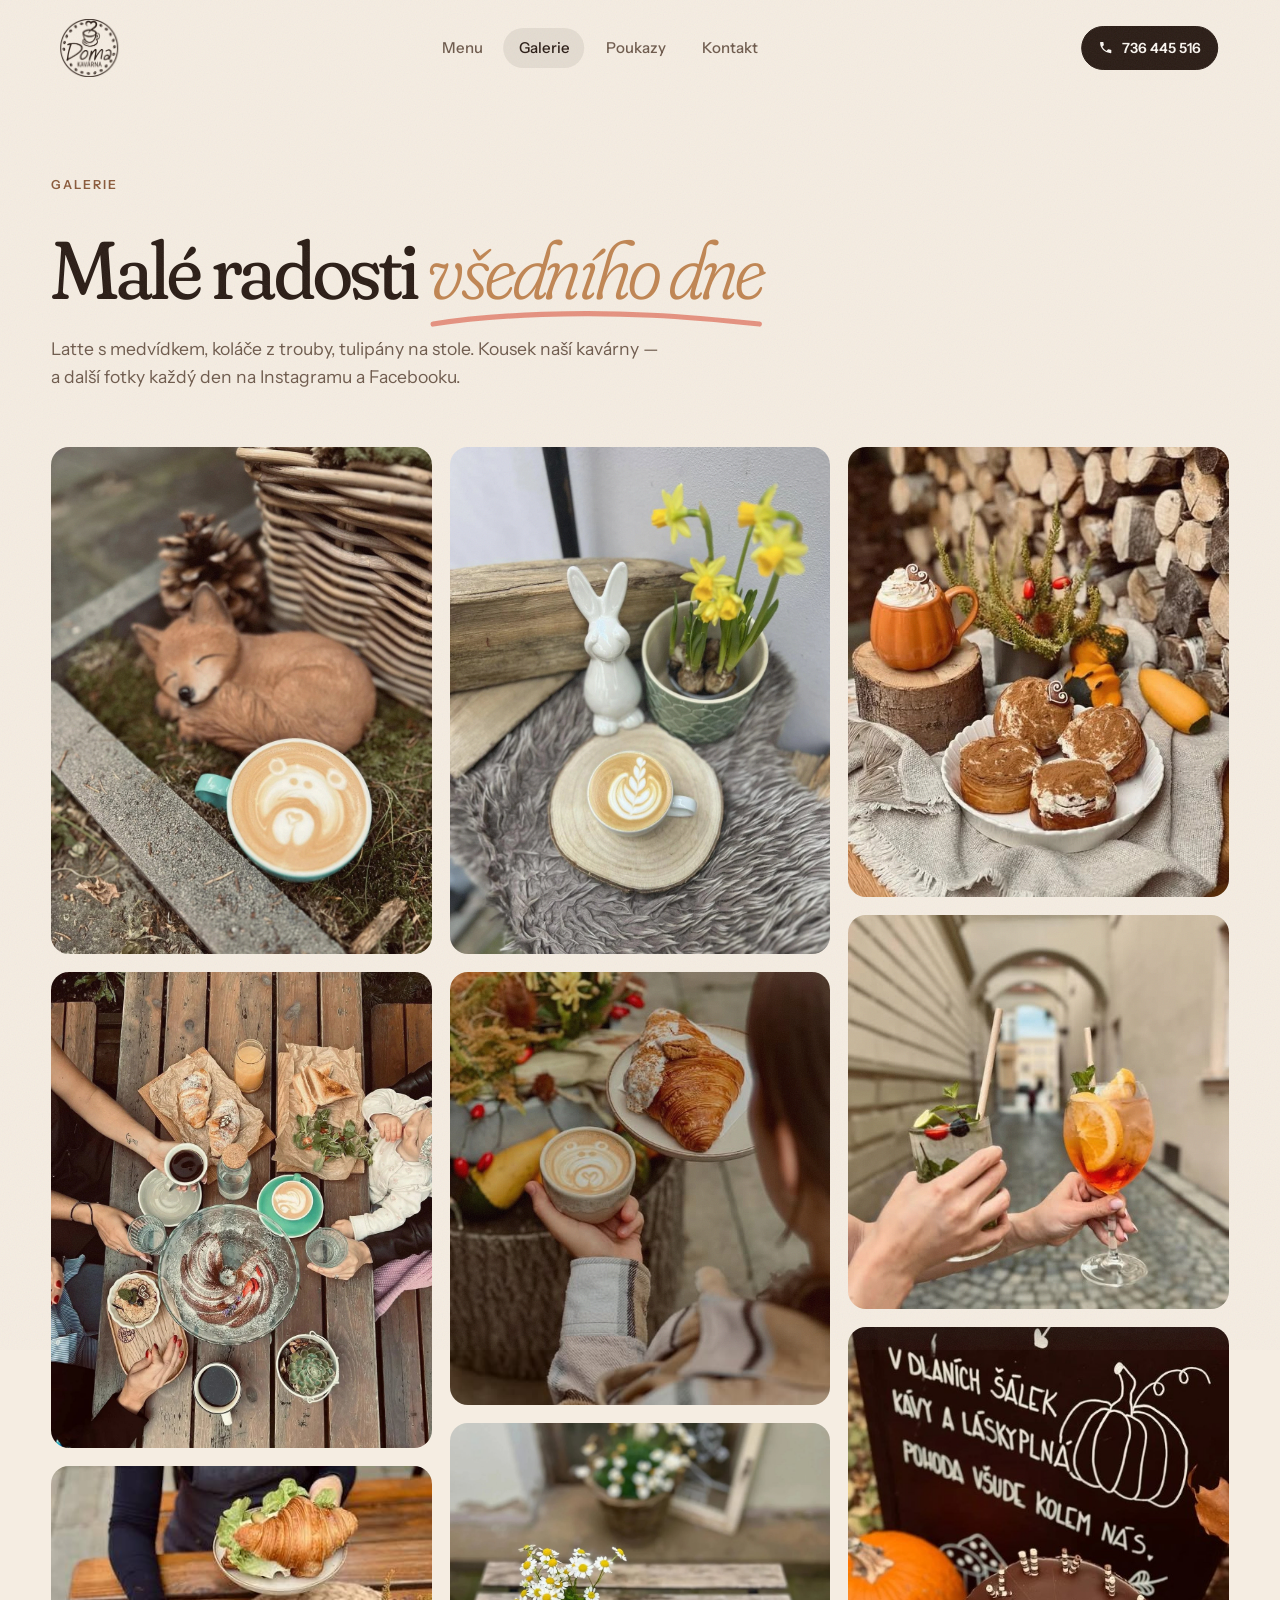
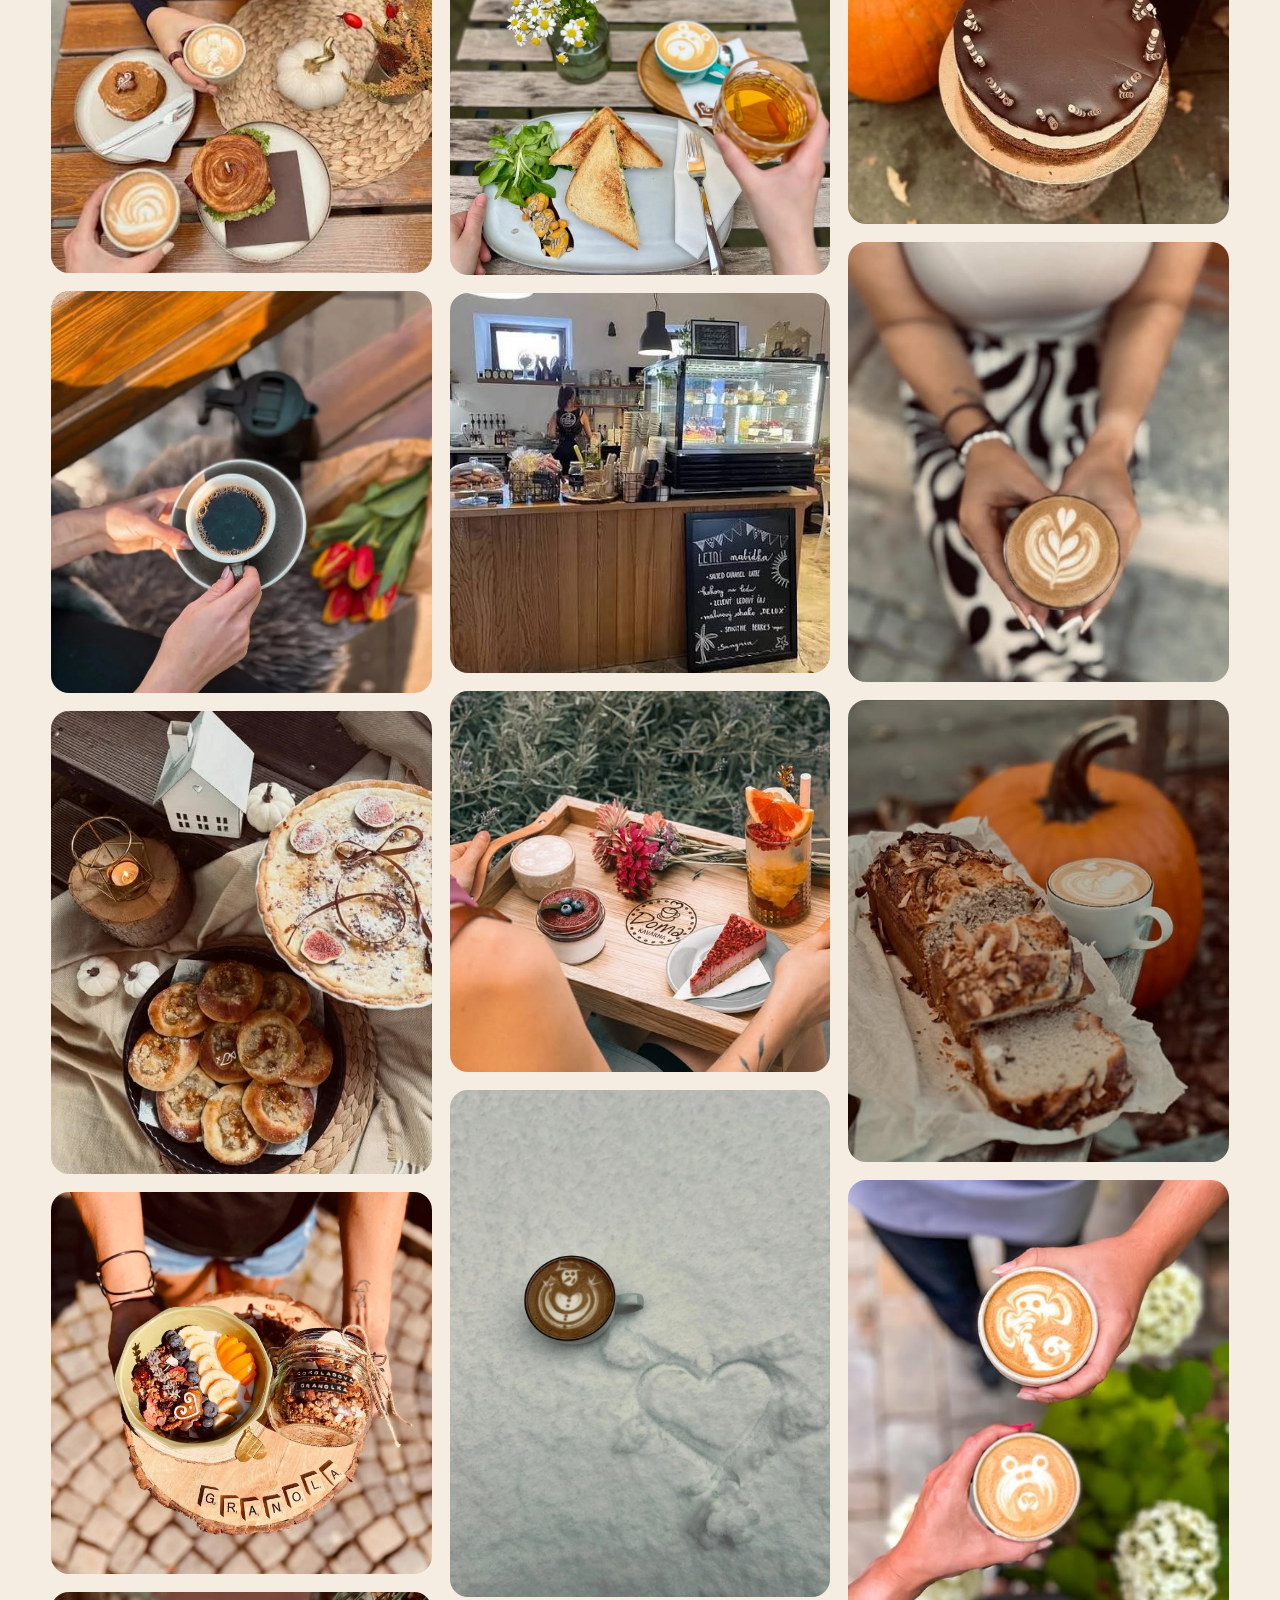
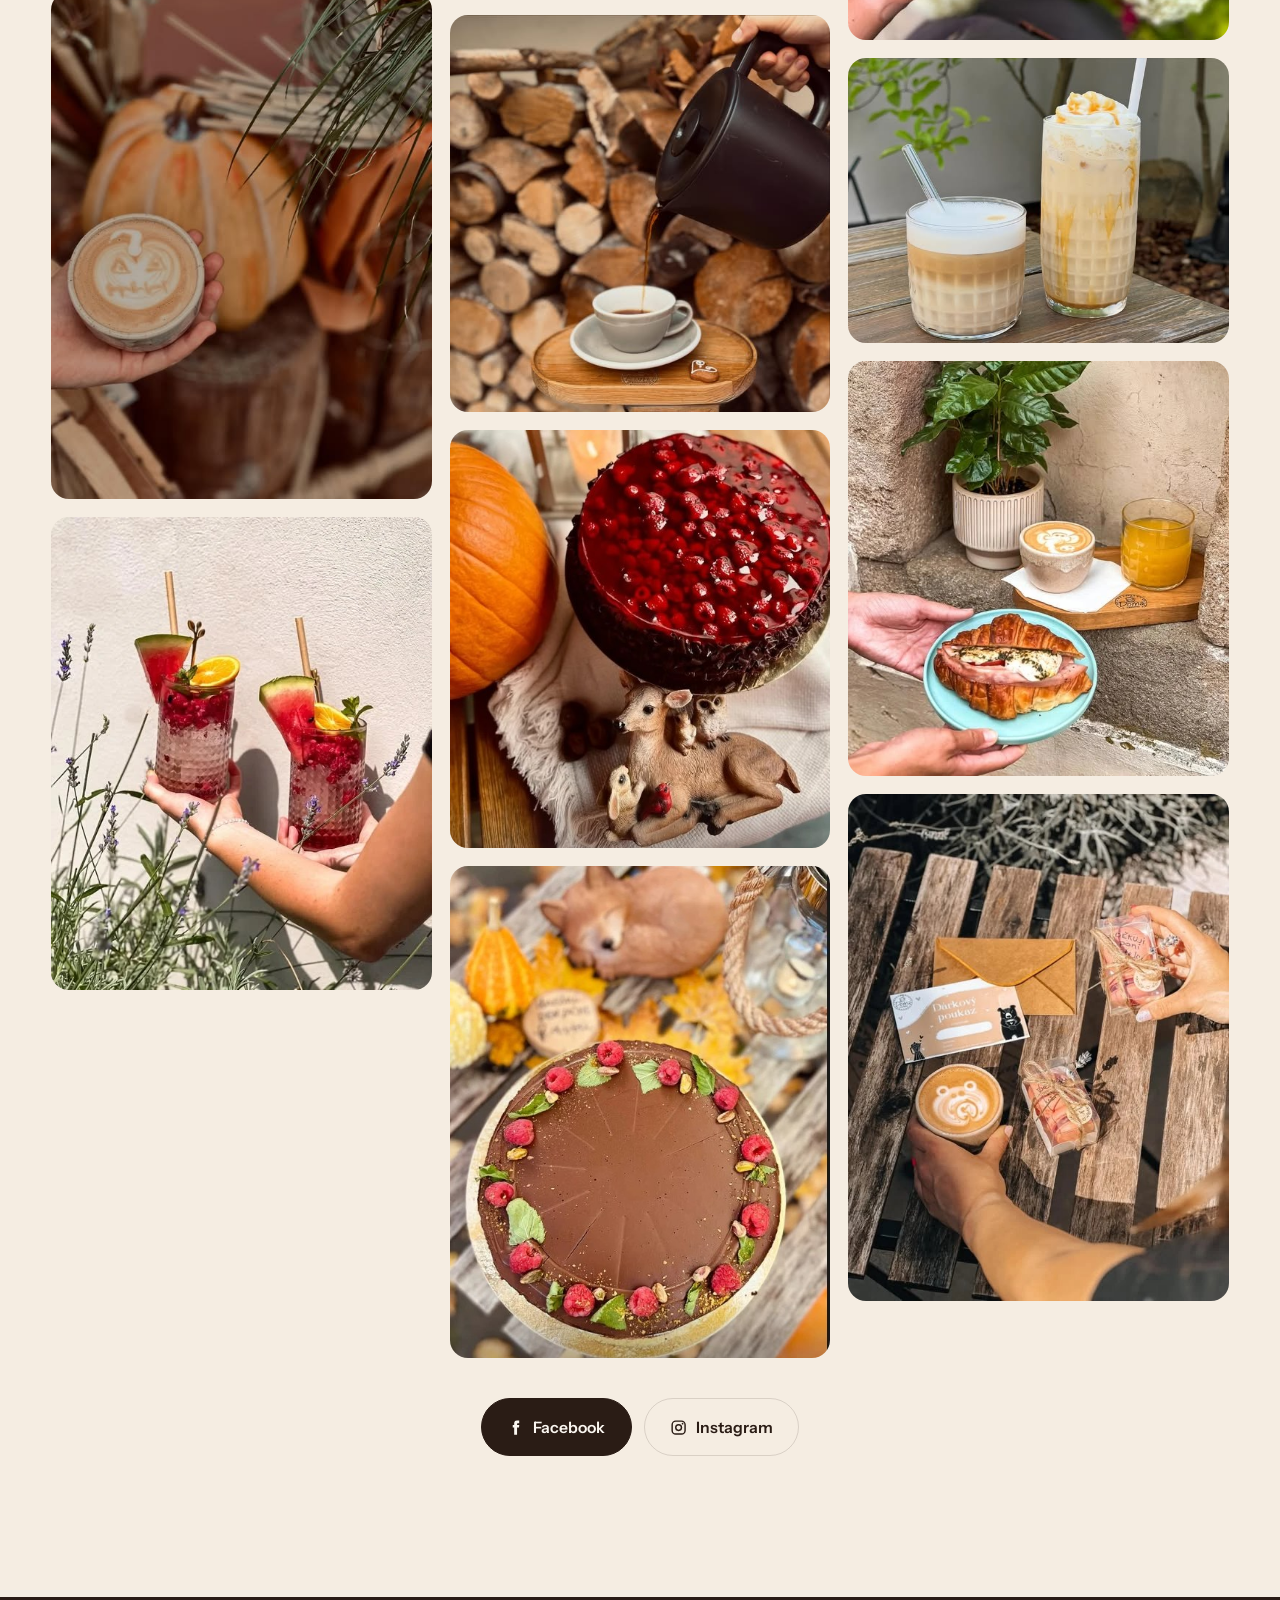
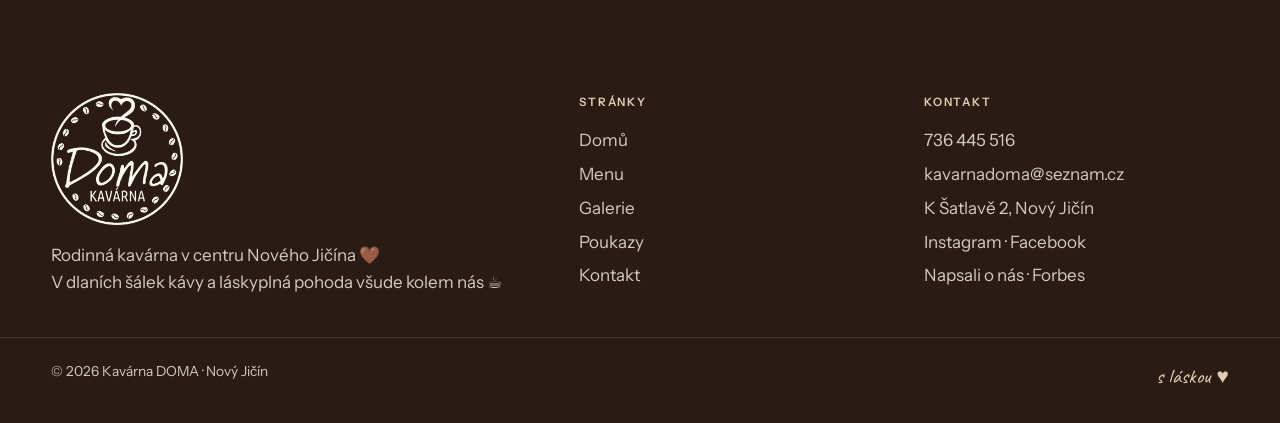
==== commit aceb42da: "Revize: výraznější sekce Zavřete oči, ručně psané doma v kontaktu, náhled odkazu a strukturovaná dat" ====
--- a/galerie.html
+++ b/galerie.html
@@ -6,6 +6,15 @@
   <title>Galerie · Kavárna DOMA</title>
   <meta name="description" content="Fotografie z Kavárny DOMA v Novém Jičíně.">
   <meta name="theme-color" content="#F5EDE2">
+  <meta property="og:type" content="website">
+  <meta property="og:locale" content="cs_CZ">
+  <meta property="og:site_name" content="Kavárna DOMA">
+  <meta property="og:title" content="Galerie · Kavárna DOMA">
+  <meta property="og:description" content="Fotografie z Kavárny DOMA v Novém Jičíně.">
+  <meta property="og:image" content="https://michalek333s.github.io/Kavarna-DOMA/assets/img/og.jpg">
+  <meta property="og:image:width" content="1200">
+  <meta property="og:image:height" content="630">
+  <meta name="twitter:card" content="summary_large_image">
   <link rel="icon" type="image/png" href="assets/img/logo-fav.png">
   <link rel="apple-touch-icon" href="assets/img/logo-fav.png">
   <link rel="preconnect" href="https://fonts.googleapis.com">
--- a/assets/styles.css
+++ b/assets/styles.css
@@ -218,8 +218,9 @@
 .hero__back:hover{transform:rotate(-4deg) translateY(-6px)!important}
 
 /* hand-drawn underline under accent words in section headings */
-.h2 em,.h1 em{background:url("data:image/svg+xml,%3Csvg xmlns='http://www.w3.org/2000/svg' viewBox='0 0 200 12' preserveAspectRatio='none'%3E%3Cpath d='M3 8c40-6 90-7 130-5 22 1 44 3 64 5' fill='none' stroke='%23D9472F' stroke-width='3' stroke-linecap='round' opacity='.55'/%3E%3C/svg%3E") no-repeat 0 92%/0% .28em;transition:background-size 1.1s var(--ease) .45s;padding-bottom:.04em}
-.h2.in em,.h1.in em,.reveal.in .h2 em{background-size:100% .28em}
+.h2 em,.h1 em{background:url("data:image/svg+xml,%3Csvg xmlns='http://www.w3.org/2000/svg' viewBox='0 0 200 12' preserveAspectRatio='none'%3E%3Cpath d='M3 8c40-6 90-7 130-5 22 1 44 3 64 5' fill='none' stroke='%23D9472F' stroke-width='3' stroke-linecap='round' opacity='.55'/%3E%3C/svg%3E") no-repeat 0 100%/0% .26em;transition:background-size 1.1s var(--ease) .45s;padding-bottom:.14em}
+.h2.in em,.h1.in em,.reveal.in .h2 em,.reveal.in .h1 em{background-size:100% .26em}
+.visit__card em{font-family:var(--hand);font-style:normal;font-weight:700;font-size:1.22em;line-height:.8;color:var(--latte);letter-spacing:0}
 .h2--light em{background-image:url("data:image/svg+xml,%3Csvg xmlns='http://www.w3.org/2000/svg' viewBox='0 0 200 12' preserveAspectRatio='none'%3E%3Cpath d='M3 8c40-6 90-7 130-5 22 1 44 3 64 5' fill='none' stroke='%23EFA23A' stroke-width='3' stroke-linecap='round' opacity='.7'/%3E%3C/svg%3E")}
 
 /* ---------- story ---------- */
@@ -258,17 +259,17 @@
 .collage__side figcaption{font-family:var(--hand);font-size:1.35rem;text-align:center;padding:6px 0 10px;color:var(--espresso-2)}
 
 /* ---------- senses ---------- */
-.senses{min-height:78vh;display:grid;place-items:center;overflow:hidden;background:var(--espresso);color:var(--cream);margin:0 clamp(0px,1.5vw,20px);border-radius:clamp(0px,3vw,var(--r-lg))}
-.senses__bg{position:absolute;inset:-12%;background-size:cover;background-position:center;filter:blur(3px) saturate(.95) brightness(.6);transform:scale(1.08)}
-.senses::after{content:"";position:absolute;inset:0;background:radial-gradient(ellipse at center,rgba(42,28,21,.35),rgba(42,28,21,.9) 75%)}
-.senses__inner{position:relative;z-index:1;max-width:1000px;padding:120px var(--gutter);text-align:center}
+.senses{min-height:min(82vh,760px);display:flex;align-items:center;overflow:hidden;background:var(--espresso);color:var(--cream);margin:0 clamp(0px,1.5vw,20px);border-radius:clamp(0px,3vw,var(--r-lg))}
+.senses__bg{position:absolute;inset:-8% 0;background-size:cover;background-position:62% 50%;filter:saturate(1.02) brightness(.92)}
+.senses::after{content:"";position:absolute;inset:0;background:linear-gradient(90deg,rgba(32,21,15,.9) 0%,rgba(32,21,15,.72) 38%,rgba(32,21,15,.15) 70%,rgba(32,21,15,0) 100%)}
+.senses__inner{position:relative;z-index:1;width:100%;max-width:var(--max);margin:0 auto;padding:110px var(--gutter)}
 .senses__text{
-  font-family:var(--serif);font-variation-settings:"SOFT" 100,"opsz" 144;
-  font-size:clamp(1.9rem,4.4vw,3.8rem);line-height:1.18;letter-spacing:-.02em;margin-top:.8em;
-}
-.senses__text .w{opacity:.14;transition:opacity .5s}
+  font-family:var(--serif);font-variation-settings:"SOFT" 100,"opsz" 144;max-width:15em;
+  font-size:clamp(1.9rem,3.9vw,3.4rem);line-height:1.16;letter-spacing:-.02em;margin-top:.7em;
+}
+.senses__text .w{opacity:.22;transition:opacity .6s}
 .senses__text .w.on{opacity:1}
-.senses__text .w.accent{font-style:italic;color:var(--latte)}
+.senses__text .w.accent{font-family:var(--hand);font-weight:700;font-size:1.2em;line-height:.8;color:var(--tulip-2);letter-spacing:0}
 
 /* ---------- menu ---------- */
 .menu__head{display:flex;justify-content:space-between;align-items:flex-end;gap:30px;flex-wrap:wrap}
@@ -420,7 +421,7 @@
 .service p{color:var(--muted);font-size:.95rem}
 
 /* ---------- visit ---------- */
-.visit{display:grid;grid-template-columns:1.25fr 1fr;gap:20px;padding-top:0}
+.visit{display:grid;grid-template-columns:1.5fr 1fr;gap:20px;padding-top:0}
 .visit__card{
   position:relative;overflow:hidden;
   background:var(--espresso);color:var(--cream);border-radius:var(--r-lg);padding:clamp(32px,5vw,64px);
@@ -429,7 +430,8 @@
   content:"";position:absolute;width:420px;height:420px;border-radius:50%;right:-160px;bottom:-200px;
   background:radial-gradient(circle,rgba(239,162,58,.35),transparent 65%);
 }
-.visit__grid{position:relative;z-index:1;display:grid;grid-template-columns:1fr 1.35fr 1fr;gap:30px;margin-top:48px}
+.visit__grid{position:relative;z-index:1;display:grid;grid-template-columns:1fr 1.15fr 1.1fr;gap:30px;margin-top:48px}
+.visit__grid p{white-space:nowrap}
 .visit h4,.band h4{font-size:.74rem;font-weight:600;letter-spacing:.16em;text-transform:uppercase;color:var(--latte);margin-bottom:1em}
 .visit__grid p{color:rgba(251,247,241,.82)}
 .link{display:inline-block;margin-top:.9em;font-weight:600;color:var(--tulip-2);transition:transform .4s var(--ease)}
@@ -559,8 +561,10 @@
   .story{gap:36px}
   .collage{padding:0 10% 18% 0}
 
-  .senses{min-height:0;margin:0 10px;border-radius:24px}
-  .senses__inner{padding:84px 22px}
+  .senses{min-height:620px;align-items:flex-end;margin:0 10px;border-radius:24px}
+  .senses__bg{background-position:58% 30%}
+  .senses::after{background:linear-gradient(0deg,rgba(32,21,15,.94) 0%,rgba(32,21,15,.75) 45%,rgba(32,21,15,.1) 80%)}
+  .senses__inner{padding:200px 22px 44px}
   .senses__text{font-size:1.75rem}
 
   .explore__head{margin-bottom:24px}
@@ -593,7 +597,7 @@
   .reveal,.hero-in,.hero-photo{opacity:1!important}
   .reveal,.hero-in:not(.hero__note){transform:none!important}
   .doodle path,.doodle ellipse,.hero__doma path,.hero__note .draw{stroke-dashoffset:0!important}
-  .h2 em,.h1 em{background-size:100% .28em!important}
+  .h2 em,.h1 em{background-size:100% .26em!important}
   .hero__pol{transform:rotate(-5deg)!important}
   .senses__text .w{opacity:1}
 }
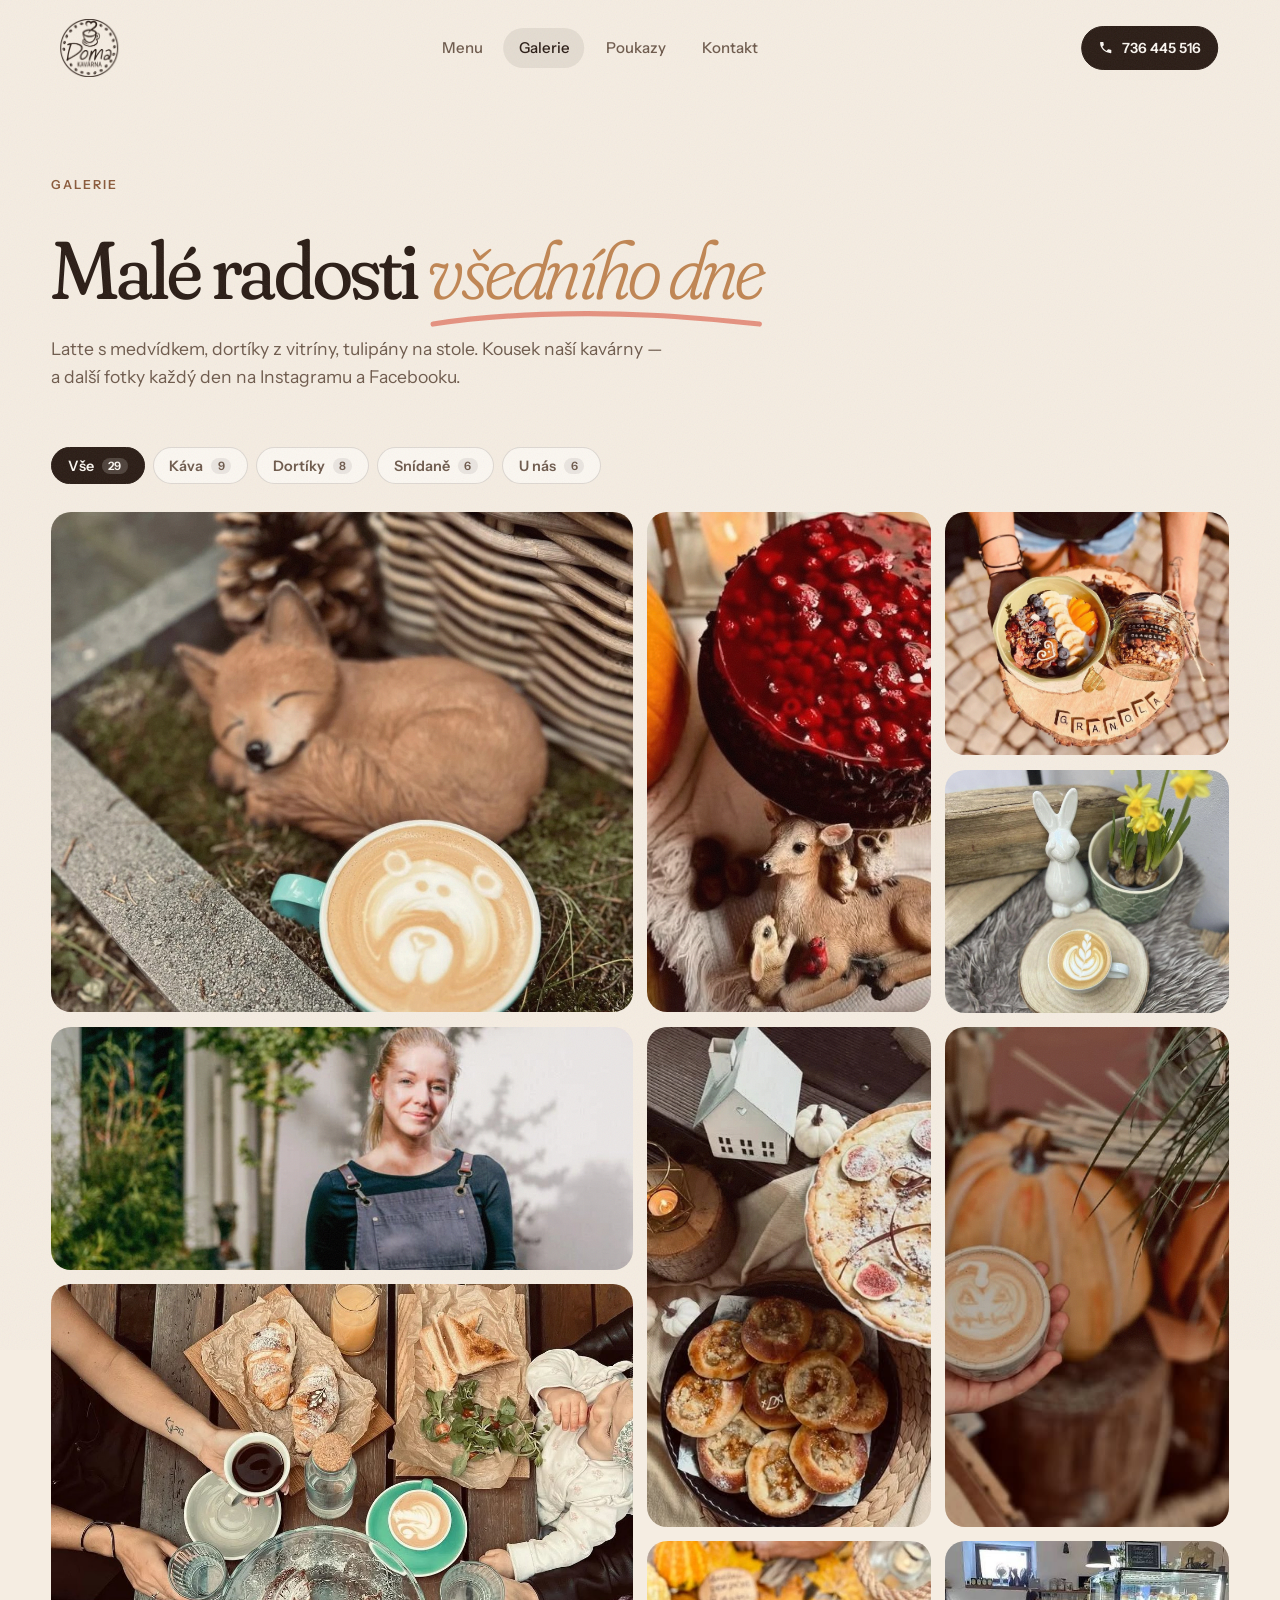
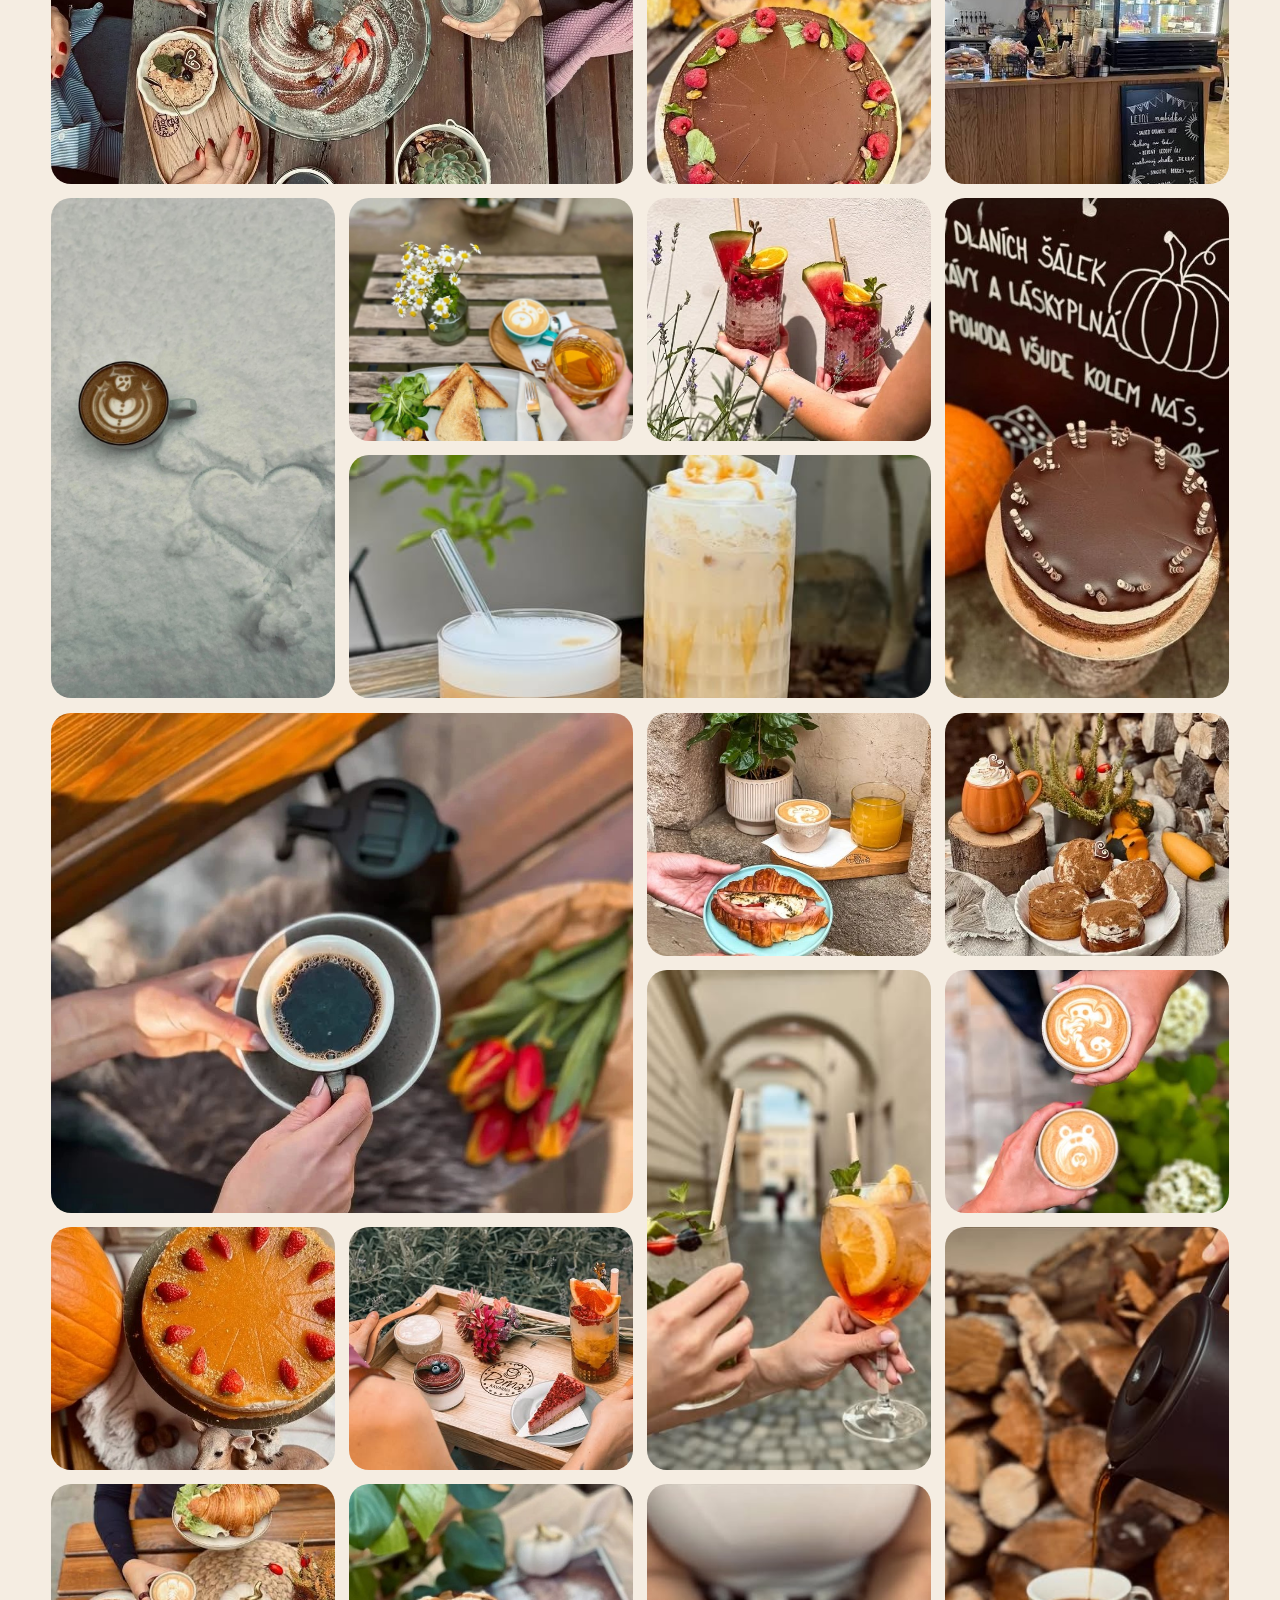
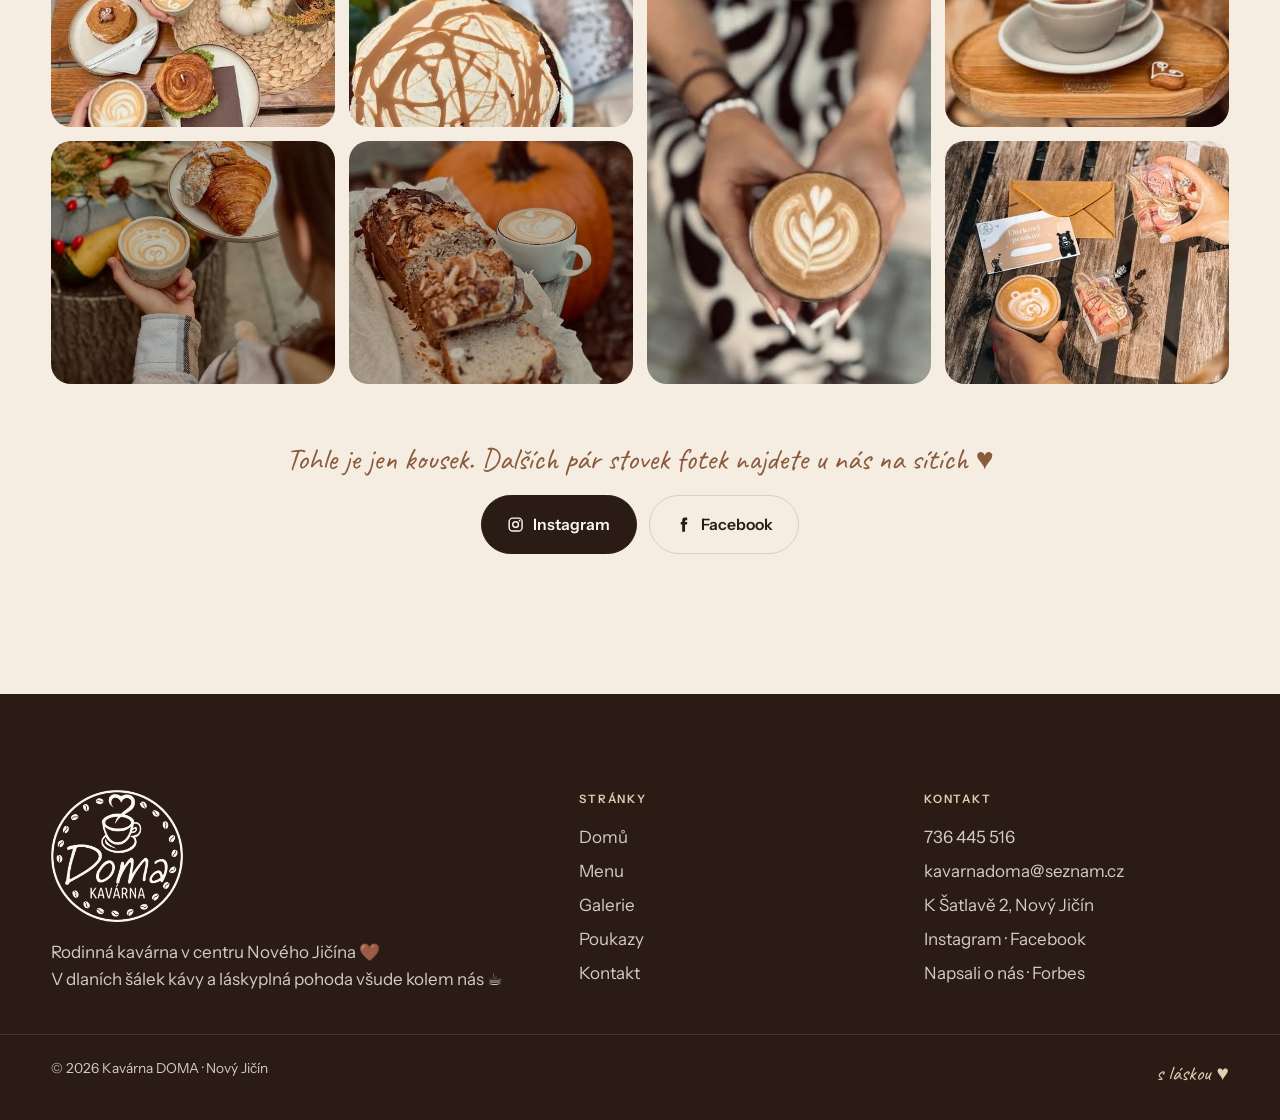
==== commit 8c92f623: "Menu s fotkou u každé položky, galerie jako mozaika s filtry Co-Authored-By: Claude Opus 5.5 <norepl" ====
--- a/galerie.html
+++ b/galerie.html
@@ -57,40 +57,53 @@
 <header class="page-head">
   <p class="eyebrow reveal">Galerie</p>
   <h1 class="h1 reveal">Malé radosti <em>všedního dne</em></h1>
-  <p class="page-head__lead reveal">Latte s&nbsp;medvídkem, koláče z&nbsp;trouby, tulipány na stole. Kousek naší kavárny&nbsp;— a&nbsp;další fotky každý den na Instagramu a Facebooku.</p>
+  <p class="page-head__lead reveal">Latte s&nbsp;medvídkem, dortíky z&nbsp;vitríny, tulipány na stole. Kousek naší kavárny&nbsp;— a&nbsp;další fotky každý den na Instagramu a Facebooku.</p>
 </header>
 <section class="gallery">
-  <div class="masonry">
-    <figure class="gfig reveal" style="--d:0.00s"><button class="gfig__btn" data-i="0" aria-label="Zvětšit: Latte s medvídkem vedle spící lištičky"><img src="assets/img/liska.jpg" alt="Latte s medvídkem vedle spící lištičky" loading="lazy"></button><figcaption>medvídek &amp; liška</figcaption></figure>
-    <figure class="gfig reveal" style="--d:0.08s"><button class="gfig__btn" data-i="1" aria-label="Zvětšit: Rodinná snídaně u dřevěného stolu s bábovkou, croissanty a kávou"><img src="assets/img/stul-rodina.jpg" alt="Rodinná snídaně u dřevěného stolu s bábovkou, croissanty a kávou" loading="lazy"></button><figcaption>u velkého stolu</figcaption></figure>
-    <figure class="gfig reveal" style="--d:0.16s"><button class="gfig__btn" data-i="2" aria-label="Zvětšit: Snídaně na dřevěném stole s croissanty a latte"><img src="assets/img/snidane.jpg" alt="Snídaně na dřevěném stole s croissanty a latte" loading="lazy"></button><figcaption>snídaně venku</figcaption></figure>
-    <figure class="gfig reveal" style="--d:0.00s"><button class="gfig__btn" data-i="3" aria-label="Zvětšit: Černá káva v dlaních a kytice tulipánů"><img src="assets/img/kava-tulipany.jpg" alt="Černá káva v dlaních a kytice tulipánů" loading="lazy"></button><figcaption>káva &amp; tulipány</figcaption></figure>
-    <figure class="gfig reveal" style="--d:0.08s"><button class="gfig__btn" data-i="4" aria-label="Zvětšit: Domácí koláče a fíkový koláč při svíčce"><img src="assets/img/kolace.jpg" alt="Domácí koláče a fíkový koláč při svíčce" loading="lazy"></button><figcaption>koláče jako od babičky</figcaption></figure>
-    <figure class="gfig reveal" style="--d:0.16s"><button class="gfig__btn" data-i="5" aria-label="Zvětšit: Miska s domácí čokoládovou granolou, ovocem a perníčkem"><img src="assets/img/granola.jpg" alt="Miska s domácí čokoládovou granolou, ovocem a perníčkem" loading="lazy"></button><figcaption>domácí granola</figcaption></figure>
-    <figure class="gfig reveal" style="--d:0.00s"><button class="gfig__btn" data-i="6" aria-label="Zvětšit: Latte art dýně v keramickém hrnku"><img src="assets/img/dyne-latte.jpg" alt="Latte art dýně v keramickém hrnku" loading="lazy"></button><figcaption>dýňová sezóna</figcaption></figure>
-    <figure class="gfig reveal" style="--d:0.08s"><button class="gfig__btn" data-i="7" aria-label="Zvětšit: Melounové limonády mezi levandulí"><img src="assets/img/melounove-drinky.jpg" alt="Melounové limonády mezi levandulí" loading="lazy"></button><figcaption>léto ve sklenici</figcaption></figure>
-    <figure class="gfig reveal" style="--d:0.16s"><button class="gfig__btn" data-i="8" aria-label="Zvětšit: Cappuccino, keramický zajíček a narcisy"><img src="assets/img/zajic.jpg" alt="Cappuccino, keramický zajíček a narcisy" loading="lazy"></button><figcaption>jaro u nás</figcaption></figure>
-    <figure class="gfig reveal" style="--d:0.00s"><button class="gfig__btn" data-i="9" aria-label="Zvětšit: Latte s medvídkem a croissant"><img src="assets/img/croissant-medvidek.jpg" alt="Latte s medvídkem a croissant" loading="lazy"></button><figcaption>croissant &amp; medvídek</figcaption></figure>
-    <figure class="gfig reveal" style="--d:0.08s"><button class="gfig__btn" data-i="10" aria-label="Zvětšit: Toast se salátem, latte s medvídkem a heřmánek na stole"><img src="assets/img/toast.jpg" alt="Toast se salátem, latte s medvídkem a heřmánek na stole" loading="lazy"></button><figcaption>toast &amp; heřmánek</figcaption></figure>
-    <figure class="gfig reveal" style="--d:0.16s"><button class="gfig__btn" data-i="11" aria-label="Zvětšit: Bar kavárny s vitrínou dortů a tabulí s letní nabídkou"><img src="assets/img/interier.jpg" alt="Bar kavárny s vitrínou dortů a tabulí s letní nabídkou" loading="lazy"></button><figcaption>u nás za barem</figcaption></figure>
-    <figure class="gfig reveal" style="--d:0.00s"><button class="gfig__btn" data-i="12" aria-label="Zvětšit: Podnos s logem DOMA, latte a dezerty"><img src="assets/img/podnos.jpg" alt="Podnos s logem DOMA, latte a dezerty" loading="lazy"></button><figcaption>s láskou z DOMA</figcaption></figure>
-    <figure class="gfig reveal" style="--d:0.08s"><button class="gfig__btn" data-i="13" aria-label="Zvětšit: Latte se sněhulákem a srdce nakreslené ve sněhu"><img src="assets/img/snehulak.jpg" alt="Latte se sněhulákem a srdce nakreslené ve sněhu" loading="lazy"></button><figcaption>srdce ze sněhu</figcaption></figure>
-    <figure class="gfig reveal" style="--d:0.16s"><button class="gfig__btn" data-i="14" aria-label="Zvětšit: Přelévaná filtrovaná káva u naskládaného dřeva"><img src="assets/img/prelevani.jpg" alt="Přelévaná filtrovaná káva u naskládaného dřeva" loading="lazy"></button><figcaption>filtr u dřeva</figcaption></figure>
-    <figure class="gfig reveal" style="--d:0.00s"><button class="gfig__btn" data-i="15" aria-label="Zvětšit: Čokomalina – čokoládový dort s malinami"><img src="assets/img/dort-cokomalina.jpg" alt="Čokomalina – čokoládový dort s malinami" loading="lazy"></button><figcaption>oblíbená čokomalina</figcaption></figure>
-    <figure class="gfig reveal" style="--d:0.08s"><button class="gfig__btn" data-i="16" aria-label="Zvětšit: Veganský dort s pistáciemi a malinami"><img src="assets/img/dort-pistaciovy.jpg" alt="Veganský dort s pistáciemi a malinami" loading="lazy"></button><figcaption>vegan dortík</figcaption></figure>
-    <figure class="gfig reveal" style="--d:0.16s"><button class="gfig__btn" data-i="17" aria-label="Zvětšit: Pumpkin spice latte a skořicové dobroty"><img src="assets/img/podzim-dobroty.jpg" alt="Pumpkin spice latte a skořicové dobroty" loading="lazy"></button><figcaption>podzim na talíři</figcaption></figure>
-    <figure class="gfig reveal" style="--d:0.00s"><button class="gfig__btn" data-i="18" aria-label="Zvětšit: Přípitek dvěma drinky v podloubí"><img src="assets/img/drinky-podloubi.jpg" alt="Přípitek dvěma drinky v podloubí" loading="lazy"></button><figcaption>v podloubí</figcaption></figure>
-    <figure class="gfig reveal" style="--d:0.08s"><button class="gfig__btn" data-i="19" aria-label="Zvětšit: Dort Míšanek u tabule s nápisem"><img src="assets/img/dort-misanek.jpg" alt="Dort Míšanek u tabule s nápisem" loading="lazy"></button><figcaption>míšanek</figcaption></figure>
-    <figure class="gfig reveal" style="--d:0.16s"><button class="gfig__btn" data-i="20" aria-label="Zvětšit: Cappuccino s rosettou v dlaních"><img src="assets/img/rosetta.jpg" alt="Cappuccino s rosettou v dlaních" loading="lazy"></button><figcaption>rosetta s láskou</figcaption></figure>
-    <figure class="gfig reveal" style="--d:0.00s"><button class="gfig__btn" data-i="21" aria-label="Zvětšit: Domácí banana bread a latte vedle dýně"><img src="assets/img/banana-bread.jpg" alt="Domácí banana bread a latte vedle dýně" loading="lazy"></button><figcaption>banana bread</figcaption></figure>
-    <figure class="gfig reveal" style="--d:0.08s"><button class="gfig__btn" data-i="22" aria-label="Zvětšit: Dvě latte s medvídkem a opičkou nad hortenzií"><img src="assets/img/dve-latte.jpg" alt="Dvě latte s medvídkem a opičkou nad hortenzií" loading="lazy"></button><figcaption>latte pro dva</figcaption></figure>
-    <figure class="gfig reveal" style="--d:0.16s"><button class="gfig__btn" data-i="23" aria-label="Zvětšit: Ledové latte a karamelové frappé"><img src="assets/img/ledova-kava.jpg" alt="Ledové latte a karamelové frappé" loading="lazy"></button><figcaption>ledová káva</figcaption></figure>
-    <figure class="gfig reveal" style="--d:0.00s"><button class="gfig__btn" data-i="24" aria-label="Zvětšit: Croissant sendvič, latte a džus"><img src="assets/img/snidane-croissant.jpg" alt="Croissant sendvič, latte a džus" loading="lazy"></button><figcaption>dobré ráno</figcaption></figure>
-    <figure class="gfig reveal" style="--d:0.08s"><button class="gfig__btn" data-i="25" aria-label="Zvětšit: Dárkový poukaz, latte a makronky"><img src="assets/img/poukaz.jpg" alt="Dárkový poukaz, latte a makronky" loading="lazy"></button><figcaption>dárkový poukaz</figcaption></figure>
+  <div class="chips reveal" role="group" aria-label="Filtrovat fotky">
+    <button type="button" class="chip is-on" data-filter="all" aria-pressed="true">Vše<span class="chip__n">29</span></button>
+    <button type="button" class="chip" data-filter="kava" aria-pressed="false">Káva<span class="chip__n">9</span></button>
+    <button type="button" class="chip" data-filter="sladke" aria-pressed="false">Dortíky<span class="chip__n">8</span></button>
+    <button type="button" class="chip" data-filter="snidane" aria-pressed="false">Snídaně<span class="chip__n">6</span></button>
+    <button type="button" class="chip" data-filter="unas" aria-pressed="false">U nás<span class="chip__n">6</span></button>
+  </div>
+  <div class="bento" id="bento">
+    <figure class="gfig gfig--xl" data-cat="kava"><button class="gfig__btn" aria-label="Zvětšit: Latte s medvídkem vedle spící lištičky"><img src="assets/img/liska.jpg" alt="Latte s medvídkem vedle spící lištičky" loading="lazy"></button><figcaption>medvídek &amp; liška</figcaption></figure>
+    <figure class="gfig gfig--tall" data-cat="sladke"><button class="gfig__btn" aria-label="Zvětšit: Dort Čokomalina s malinami"><img src="assets/img/dort-cokomalina.jpg" alt="Dort Čokomalina s malinami" loading="lazy"></button><figcaption>oblíbená čokomalina</figcaption></figure>
+    <figure class="gfig" data-cat="snidane"><button class="gfig__btn" aria-label="Zvětšit: Domácí granola s ovocem a perníčkem"><img src="assets/img/granola.jpg" alt="Domácí granola s ovocem a perníčkem" loading="lazy"></button><figcaption>domácí granola</figcaption></figure>
+    <figure class="gfig" data-cat="kava"><button class="gfig__btn" aria-label="Zvětšit: Káva s rosettou, zajíček a narcisy"><img src="assets/img/zajic.jpg" alt="Káva s rosettou, zajíček a narcisy" loading="lazy"></button><figcaption>jaro u nás</figcaption></figure>
+    <figure class="gfig gfig--wide" data-cat="unas"><button class="gfig__btn" aria-label="Zvětšit: Majitelka kavárny v zástěře s šálkem kávy"><img src="assets/img/majitelka.jpg" alt="Majitelka kavárny v zástěře s šálkem kávy" loading="lazy"></button><figcaption>za barem s úsměvem</figcaption></figure>
+    <figure class="gfig gfig--tall" data-cat="sladke"><button class="gfig__btn" aria-label="Zvětšit: Domácí koláče a fíkový koláč při svíčce"><img src="assets/img/kolace.jpg" alt="Domácí koláče a fíkový koláč při svíčce" loading="lazy"></button><figcaption>koláče jako od babičky</figcaption></figure>
+    <figure class="gfig gfig--tall" data-cat="kava"><button class="gfig__btn" aria-label="Zvětšit: Latte art dýně"><img src="assets/img/dyne-latte.jpg" alt="Latte art dýně" loading="lazy"></button><figcaption>dýňová sezóna</figcaption></figure>
+    <figure class="gfig gfig--xl" data-cat="snidane"><button class="gfig__btn" aria-label="Zvětšit: Rodinná snídaně u dřevěného stolu"><img src="assets/img/stul-rodina.jpg" alt="Rodinná snídaně u dřevěného stolu" loading="lazy"></button><figcaption>u velkého stolu</figcaption></figure>
+    <figure class="gfig" data-cat="sladke"><button class="gfig__btn" aria-label="Zvětšit: Veganský dort s pistáciemi a malinami"><img src="assets/img/dort-pistaciovy.jpg" alt="Veganský dort s pistáciemi a malinami" loading="lazy"></button><figcaption>vegan dortík</figcaption></figure>
+    <figure class="gfig" data-cat="unas"><button class="gfig__btn" aria-label="Zvětšit: Bar kavárny s vitrínou dortů"><img src="assets/img/interier.jpg" alt="Bar kavárny s vitrínou dortů" loading="lazy"></button><figcaption>u nás za barem</figcaption></figure>
+    <figure class="gfig gfig--tall" data-cat="kava"><button class="gfig__btn" aria-label="Zvětšit: Latte se sněhulákem a srdce ve sněhu"><img src="assets/img/snehulak.jpg" alt="Latte se sněhulákem a srdce ve sněhu" loading="lazy"></button><figcaption>srdce ze sněhu</figcaption></figure>
+    <figure class="gfig" data-cat="snidane"><button class="gfig__btn" aria-label="Zvětšit: Toast se salátem a heřmánek na stole"><img src="assets/img/toast.jpg" alt="Toast se salátem a heřmánek na stole" loading="lazy"></button><figcaption>toast &amp; heřmánek</figcaption></figure>
+    <figure class="gfig" data-cat="unas"><button class="gfig__btn" aria-label="Zvětšit: Melounové limonády mezi levandulí"><img src="assets/img/melounove-drinky.jpg" alt="Melounové limonády mezi levandulí" loading="lazy"></button><figcaption>léto ve sklenici</figcaption></figure>
+    <figure class="gfig gfig--wide" data-cat="kava"><button class="gfig__btn" aria-label="Zvětšit: Ledové latte a karamelové frappé"><img src="assets/img/ledova-kava.jpg" alt="Ledové latte a karamelové frappé" loading="lazy"></button><figcaption>ledová káva</figcaption></figure>
+    <figure class="gfig gfig--tall" data-cat="sladke"><button class="gfig__btn" aria-label="Zvětšit: Dort Míšanek u křídové tabule"><img src="assets/img/dort-misanek.jpg" alt="Dort Míšanek u křídové tabule" loading="lazy"></button><figcaption>míšanek</figcaption></figure>
+    <figure class="gfig gfig--xl" data-cat="kava"><button class="gfig__btn" aria-label="Zvětšit: Černá káva v dlaních a tulipány"><img src="assets/img/kava-tulipany.jpg" alt="Černá káva v dlaních a tulipány" loading="lazy"></button><figcaption>káva &amp; tulipány</figcaption></figure>
+    <figure class="gfig" data-cat="snidane"><button class="gfig__btn" aria-label="Zvětšit: Plněný croissant, latte a džus"><img src="assets/img/snidane-croissant.jpg" alt="Plněný croissant, latte a džus" loading="lazy"></button><figcaption>dobré ráno</figcaption></figure>
+    <figure class="gfig" data-cat="sladke"><button class="gfig__btn" aria-label="Zvětšit: Dýňové latte a skořicové dobroty"><img src="assets/img/podzim-dobroty.jpg" alt="Dýňové latte a skořicové dobroty" loading="lazy"></button><figcaption>podzim na talíři</figcaption></figure>
+    <figure class="gfig gfig--tall" data-cat="unas"><button class="gfig__btn" aria-label="Zvětšit: Přípitek dvěma drinky v podloubí"><img src="assets/img/drinky-podloubi.jpg" alt="Přípitek dvěma drinky v podloubí" loading="lazy"></button><figcaption>v podloubí</figcaption></figure>
+    <figure class="gfig" data-cat="kava"><button class="gfig__btn" aria-label="Zvětšit: Dvě latte s medvídkem a opičkou"><img src="assets/img/dve-latte.jpg" alt="Dvě latte s medvídkem a opičkou" loading="lazy"></button><figcaption>latte pro dva</figcaption></figure>
+    <figure class="gfig" data-cat="sladke"><button class="gfig__btn" aria-label="Zvětšit: Veganský meruňkový cheesecake"><img src="assets/img/dort-merunkovy.jpg" alt="Veganský meruňkový cheesecake" loading="lazy"></button><figcaption>meruňkový cheesecake</figcaption></figure>
+    <figure class="gfig" data-cat="unas"><button class="gfig__btn" aria-label="Zvětšit: Podnos s logem DOMA, latte a dezerty"><img src="assets/img/podnos.jpg" alt="Podnos s logem DOMA, latte a dezerty" loading="lazy"></button><figcaption>s láskou z DOMA</figcaption></figure>
+    <figure class="gfig gfig--tall" data-cat="kava"><button class="gfig__btn" aria-label="Zvětšit: Přelévání filtrované kávy"><img src="assets/img/prelevani.jpg" alt="Přelévání filtrované kávy" loading="lazy"></button><figcaption>filtr u dřeva</figcaption></figure>
+    <figure class="gfig" data-cat="snidane"><button class="gfig__btn" aria-label="Zvětšit: Snídaně venku na dřevěném stole"><img src="assets/img/snidane.jpg" alt="Snídaně venku na dřevěném stole" loading="lazy"></button><figcaption>snídaně venku</figcaption></figure>
+    <figure class="gfig" data-cat="sladke"><button class="gfig__btn" aria-label="Zvětšit: Karamelový dortík"><img src="assets/img/dort-karamelovy.jpg" alt="Karamelový dortík" loading="lazy"></button><figcaption>karamelový dortík</figcaption></figure>
+    <figure class="gfig gfig--tall" data-cat="kava"><button class="gfig__btn" aria-label="Zvětšit: Cappuccino s rosettou v dlaních"><img src="assets/img/rosetta.jpg" alt="Cappuccino s rosettou v dlaních" loading="lazy"></button><figcaption>rosetta s láskou</figcaption></figure>
+    <figure class="gfig" data-cat="snidane"><button class="gfig__btn" aria-label="Zvětšit: Latte s medvídkem a croissant"><img src="assets/img/croissant-medvidek.jpg" alt="Latte s medvídkem a croissant" loading="lazy"></button><figcaption>croissant &amp; medvídek</figcaption></figure>
+    <figure class="gfig" data-cat="sladke"><button class="gfig__btn" aria-label="Zvětšit: Banana bread a latte vedle dýně"><img src="assets/img/banana-bread.jpg" alt="Banana bread a latte vedle dýně" loading="lazy"></button><figcaption>banana bread</figcaption></figure>
+    <figure class="gfig" data-cat="unas"><button class="gfig__btn" aria-label="Zvětšit: Dárkový poukaz, latte a makronky"><img src="assets/img/poukaz.jpg" alt="Dárkový poukaz, latte a makronky" loading="lazy"></button><figcaption>dárkový poukaz</figcaption></figure>
   </div>
   <div class="gallery__cta reveal">
-    <a class="btn btn--dark" href="https://www.facebook.com/kavarnadoma/" target="_blank" rel="noopener"><svg viewBox="0 0 24 24" aria-hidden="true"><path d="M14 8.5V6.8c0-.8.5-1 .9-1H17V2.1L14 2c-3.3 0-4 2.4-4 4v2.5H8V12h2v10h4V12h2.7l.4-3.5z" fill="currentColor"/></svg> Facebook</a>
-    <a class="btn btn--ghost" href="https://www.instagram.com/kavarnadoma_novy_jicin/" target="_blank" rel="noopener"><svg viewBox="0 0 24 24" aria-hidden="true"><rect x="3" y="3" width="18" height="18" rx="5" fill="none" stroke="currentColor" stroke-width="2"/><circle cx="12" cy="12" r="4" fill="none" stroke="currentColor" stroke-width="2"/><circle cx="17.5" cy="6.5" r="1.2" fill="currentColor"/></svg> Instagram</a>
+    <p class="gallery__hand">Tohle je jen kousek. Dalších pár stovek fotek najdete u&nbsp;nás na sítích&nbsp;♥</p>
+    <div class="gallery__btns">
+    <a class="btn btn--dark" href="https://www.instagram.com/kavarnadoma_novy_jicin/" target="_blank" rel="noopener"><svg viewBox="0 0 24 24" aria-hidden="true"><rect x="3" y="3" width="18" height="18" rx="5" fill="none" stroke="currentColor" stroke-width="2"/><circle cx="12" cy="12" r="4" fill="none" stroke="currentColor" stroke-width="2"/><circle cx="17.5" cy="6.5" r="1.2" fill="currentColor"/></svg> Instagram</a>
+    <a class="btn btn--ghost" href="https://www.facebook.com/kavarnadoma/" target="_blank" rel="noopener"><svg viewBox="0 0 24 24" aria-hidden="true"><path d="M14 8.5V6.8c0-.8.5-1 .9-1H17V2.1L14 2c-3.3 0-4 2.4-4 4v2.5H8V12h2v10h4V12h2.7l.4-3.5z" fill="currentColor"/></svg> Facebook</a>
+    </div>
   </div>
 </section>
 
--- a/assets/styles.css
+++ b/assets/styles.css
@@ -283,8 +283,6 @@
 .menu__body{display:grid;grid-template-columns:1.5fr 1fr;gap:clamp(30px,5vw,80px);margin-top:56px;align-items:start}
 .menu__panel{grid-column:1;grid-row:1;animation:fadeUp .7s var(--ease)}
 @keyframes fadeUp{from{opacity:0;transform:translateY(18px)}to{opacity:1;transform:none}}
-.items li{padding:20px 0;border-bottom:1px solid var(--line);transition:padding .5s var(--ease)}
-.items li:hover{padding-left:12px}
 .items h4{font-family:var(--serif);font-size:1.45rem;font-weight:500;line-height:1.2;display:flex;align-items:center;gap:10px;flex-wrap:wrap}
 .items p{color:var(--muted);font-size:.95rem;margin-top:2px}
 .items .lead{flex:1;border-bottom:1.5px dotted rgba(42,28,21,.25);transform:translateY(-6px);min-width:20px}
@@ -298,9 +296,9 @@
 .menu__card-photo{position:relative;aspect-ratio:5/4;overflow:hidden}
 .menu__card-photo img{width:100%;height:100%;object-fit:cover;transition:opacity .45s,transform 1.4s var(--ease)}
 .menu__card:hover .menu__card-photo img{transform:scale(1.05)}
-.menu__card-photo img.swap{opacity:0;transform:scale(1.08)}
+.menu__card-photo img.swap{opacity:0;transform:scale(1.04)}
 .menu__card-label{position:absolute;left:18px;top:18px;padding:.5em 1em;border-radius:999px;background:rgba(251,247,241,.9);backdrop-filter:blur(6px);font-size:.7rem;font-weight:600;letter-spacing:.16em;text-transform:uppercase;color:var(--wood)}
-.menu__card-body{padding:28px 30px 32px;transition:opacity .4s}
+.menu__card-body{padding:28px 30px 32px;transition:opacity .3s}
 .menu__card-body.swap{opacity:0}
 .menu__card h3{font-family:var(--serif);font-size:1.7rem;line-height:1.1;font-weight:500;margin-bottom:.45em}
 .menu__card p{color:var(--espresso-2)}
@@ -342,16 +340,83 @@
 .page-head .h1{margin-bottom:.3em}
 .page-head__lead{color:var(--muted);font-size:1.1rem;max-width:36em}
 
+
+/* ---------- menu items with photos ---------- */
+.items{counter-reset:none}
+.item{border-bottom:1px solid var(--line)}
+.item__btn{all:unset;box-sizing:border-box;display:grid;grid-template-columns:64px 1fr 28px;align-items:center;gap:18px;width:100%;padding:14px 12px 14px 0;cursor:pointer;border-radius:16px;transition:background .4s,padding .5s var(--ease)}
+.item--nophoto .item__btn{cursor:default;grid-template-columns:64px 1fr}
+.item__btn:focus-visible{outline:2px solid var(--caramel);outline-offset:2px}
+.item__thumb{width:64px;height:64px;border-radius:50%;overflow:hidden;background:var(--paper-2);box-shadow:0 8px 18px -10px rgba(42,28,21,.5);transition:transform .6s var(--ease),box-shadow .6s var(--ease)}
+.item__thumb img{width:100%;height:100%;object-fit:cover}
+.item__thumb--icon{display:grid;place-items:center;color:var(--wood);box-shadow:none;border:1px dashed rgba(138,90,59,.35);background:transparent}
+.item__thumb--icon svg{width:28px;height:28px}
+.item__txt{display:flex;flex-direction:column;gap:3px;min-width:0}
+.item__name{font-family:var(--serif);font-size:1.4rem;font-weight:500;line-height:1.2;display:flex;align-items:center;gap:10px;flex-wrap:wrap;color:var(--ink)}
+.item__desc{color:var(--muted);font-size:.95rem;line-height:1.45}
+.item__plus{position:relative;width:28px;height:28px;border-radius:50%;border:1px solid var(--line);transition:background .4s,border-color .4s,transform .6s var(--ease)}
+.item__plus::before,.item__plus::after{content:"";position:absolute;left:50%;top:50%;width:10px;height:1.5px;background:var(--wood);transform:translate(-50%,-50%)}
+.item__plus::after{transform:translate(-50%,-50%) rotate(90deg);transition:transform .5s var(--ease)}
+@media (hover:hover){
+  .item:not(.item--nophoto) .item__btn:hover{background:rgba(251,247,241,.85);padding-left:12px}
+  .item__btn:hover .item__thumb{transform:scale(1.12) rotate(-4deg);box-shadow:0 14px 24px -12px rgba(42,28,21,.6)}
+}
+.item.is-active .item__btn{background:var(--cream);padding-left:12px}
+.item.is-active .item__thumb{transform:scale(1.12) rotate(-4deg);box-shadow:0 0 0 3px var(--cream),0 0 0 5px var(--caramel)}
+.item.is-active .item__plus{background:var(--espresso);border-color:var(--espresso);transform:rotate(180deg)}
+.item.is-active .item__plus::before,.item.is-active .item__plus::after{background:var(--cream)}
+.item__photo{display:none}
+.menu__card-photo img{transition:opacity .35s,transform 1.4s var(--ease)}
+
+/* ---------- gallery bento ---------- */
+.chips{display:flex;flex-wrap:wrap;gap:8px;margin-bottom:28px}
+.chip{display:inline-flex;align-items:center;gap:8px;padding:.6em 1.1em;border-radius:999px;border:1px solid var(--line);background:var(--cream);font:600 .9rem var(--sans);color:var(--muted);cursor:pointer;transition:background .4s,color .4s,border-color .4s,transform .4s var(--ease)}
+.chip:hover{transform:translateY(-2px);color:var(--ink)}
+.chip.is-on{background:var(--espresso);border-color:var(--espresso);color:var(--cream)}
+.chip__n{font-size:.72rem;font-weight:600;padding:.1em .55em;border-radius:999px;background:rgba(42,28,21,.08)}
+.chip.is-on .chip__n{background:rgba(251,247,241,.18)}
+.bento{display:grid;grid-template-columns:repeat(4,1fr);grid-auto-rows:clamp(150px,19vw,250px);grid-auto-flow:dense;gap:14px}
+.gfig{position:relative;margin:0;border-radius:20px;overflow:hidden;background:var(--paper-2);animation:gfIn .7s var(--ease) both;animation-delay:var(--gd,0s)}
+@keyframes gfIn{from{opacity:0;transform:translateY(18px) scale(.98)}to{opacity:1;transform:none}}
+.gfig--xl{grid-column:span 2;grid-row:span 2}
+.gfig--tall{grid-row:span 2}
+.gfig--wide{grid-column:span 2}
+.gfig[hidden]{display:none}
+.gfig__btn{all:unset;display:block;width:100%;height:100%;cursor:zoom-in}
+.gfig__btn img{width:100%;height:100%;object-fit:cover;transition:transform 1.4s var(--ease),filter .6s}
+.gfig::after{content:"";position:absolute;inset:0;pointer-events:none;background:linear-gradient(180deg,transparent 55%,rgba(32,21,15,.6));opacity:0;transition:opacity .5s}
+.gfig figcaption{position:absolute;left:18px;right:18px;bottom:14px;z-index:1;font-family:var(--hand);font-size:1.5rem;line-height:1.1;color:#fff;pointer-events:none;opacity:0;transform:translateY(8px);transition:opacity .45s,transform .6s var(--ease)}
+.gfig:hover .gfig__btn img,.gfig:focus-within .gfig__btn img{transform:scale(1.05)}
+.gfig:hover::after,.gfig:focus-within::after,.gfig:hover figcaption,.gfig:focus-within figcaption{opacity:1}
+.gfig:hover figcaption,.gfig:focus-within figcaption{transform:none}
+.gfig--wide .gfig__btn img{object-position:60% 30%}
+.gallery__cta{display:flex;flex-direction:column;align-items:center;gap:18px;margin-top:56px;text-align:center}
+.gallery__hand{font-family:var(--hand);font-size:clamp(1.4rem,2.6vw,1.9rem);color:var(--wood);max-width:24em;line-height:1.2}
+.gallery__btns{display:flex;flex-wrap:wrap;justify-content:center;gap:12px}
+
+@media (max-width:1060px){.bento{grid-template-columns:repeat(3,1fr)}}
+@media (max-width:640px){
+  .item__btn{grid-template-columns:52px 1fr 26px;gap:14px;padding:12px 6px 12px 0}
+  .item--nophoto .item__btn{grid-template-columns:52px 1fr}
+  .item__thumb{width:52px;height:52px}
+  .item__name{font-size:1.2rem}
+  .item__desc{font-size:.9rem}
+  .item.is-active .item__btn{padding-left:6px}
+  .item__photo{display:block;overflow:hidden;max-height:0;transition:max-height .6s var(--ease)}
+  .item__photo img{width:100%;aspect-ratio:4/3;object-fit:cover;border-radius:18px;margin:4px 0 16px}
+  .item.is-open .item__photo{max-height:420px}
+  .menu__card{display:none}
+  .chips{flex-wrap:nowrap;overflow-x:auto;margin:0 calc(-1 * var(--gutter)) 20px;padding:0 var(--gutter);scrollbar-width:none}
+  .chips::-webkit-scrollbar{display:none}
+  .chip{flex:none}
+  .bento{grid-template-columns:repeat(2,1fr);grid-auto-rows:150px;gap:8px}
+  .gfig{border-radius:14px}
+  .gfig figcaption{opacity:1;transform:none;font-size:1.1rem;left:10px;bottom:8px}
+  .gfig::after{opacity:1}
+}
+
 /* ---------- gallery ---------- */
 .gallery{padding-top:56px}
-.masonry{columns:3;column-gap:18px}
-.gfig{break-inside:avoid;margin:0 0 18px;position:relative}
-.gfig__btn{display:block;width:100%;padding:0;border:0;background:var(--paper-2);border-radius:18px;overflow:hidden;cursor:zoom-in}
-.gfig__btn img{width:100%;height:auto;transition:transform 1.2s var(--ease),filter .6s}
-.gfig__btn:hover img{transform:scale(1.04)}
-.gfig figcaption{position:absolute;left:14px;bottom:12px;padding:.15em .7em;border-radius:8px;background:rgba(251,247,241,.92);font-family:var(--hand);font-size:1.3rem;color:var(--espresso-2);pointer-events:none;opacity:0;transform:translateY(6px);transition:opacity .4s,transform .5s var(--ease)}
-.gfig:hover figcaption,.gfig:focus-within figcaption{opacity:1;transform:none}
-.gallery__cta{display:flex;justify-content:center;flex-wrap:wrap;gap:12px;margin-top:40px}
 .lightbox{border:0;padding:0;background:transparent;max-width:100vw;max-height:100vh;width:100vw;height:100vh;color:#fff}
 .lightbox[open]{display:grid;grid-template-columns:auto 1fr auto;align-items:center}
 .lightbox::backdrop{background:rgba(26,17,12,.92)}
@@ -499,7 +564,6 @@
   .visit__grid{grid-template-columns:1fr 1fr}
   .explore__grid{grid-template-columns:1fr 1fr}
   .explore__grid .ecard:last-child{grid-column:span 2;aspect-ratio:16/9}
-  .masonry{columns:2}
   .steps__list{grid-template-columns:1fr}
   .footer__grid{grid-template-columns:1fr 1fr}
   .footer__brand{grid-column:span 2}
@@ -530,9 +594,6 @@
   .explore__grid{grid-template-columns:1fr}
   .explore__grid .ecard{aspect-ratio:4/3}
   .explore__grid .ecard:last-child{grid-column:auto;aspect-ratio:4/3}
-  .masonry{column-gap:10px}
-  .gfig{margin-bottom:10px}
-  .gfig figcaption{display:none}
   .lightbox[open]{grid-template-columns:1fr}
   .lightbox__nav{position:fixed;bottom:20px}
   .lightbox__prev{left:20px}.lightbox__next{right:20px}
@@ -604,3 +665,4 @@
 .steps,.services-wrap{padding-bottom:clamp(60px,8vw,110px)}
 @media (max-width:1060px){.band__card .visit__grid{grid-template-columns:1fr 1fr}}
 @media (max-width:640px){.band__card .visit__grid{grid-template-columns:1fr}}
+.item.is-active .item__plus::after{transform:translate(-50%,-50%) rotate(0)}
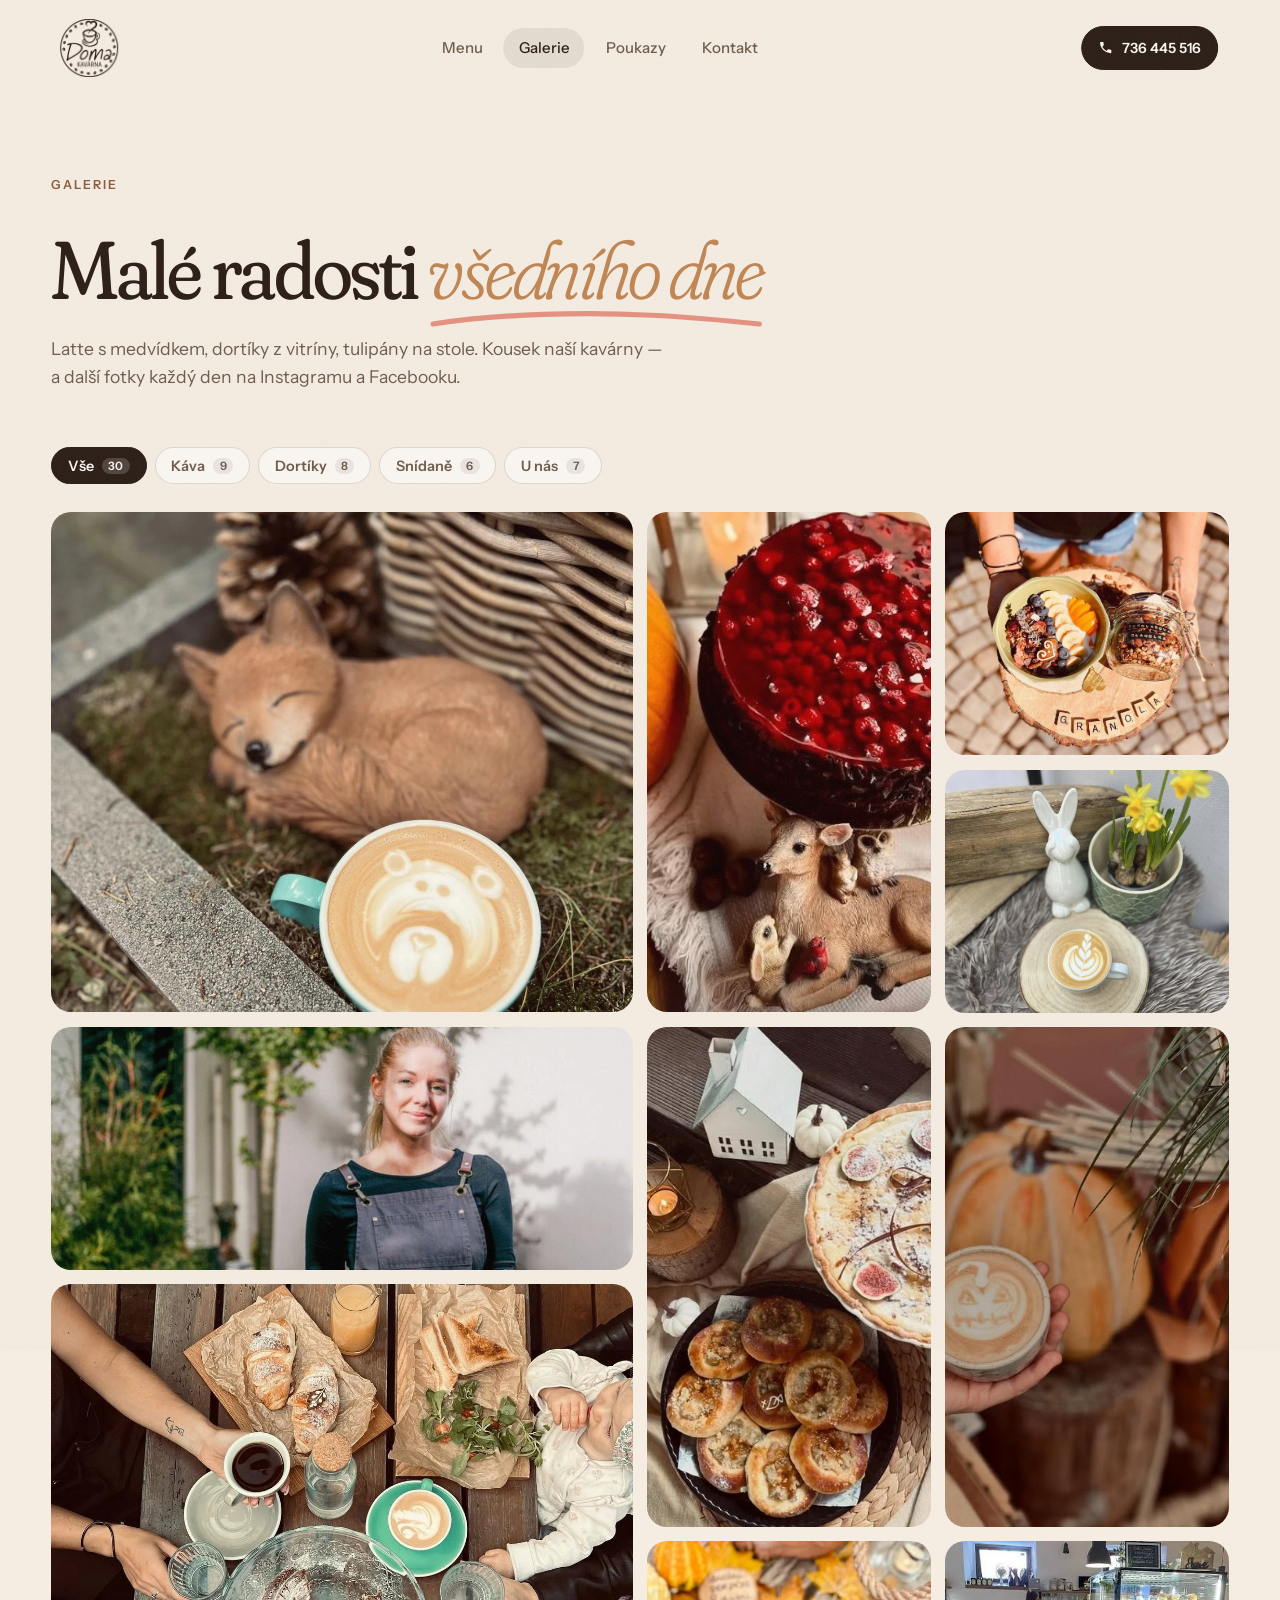
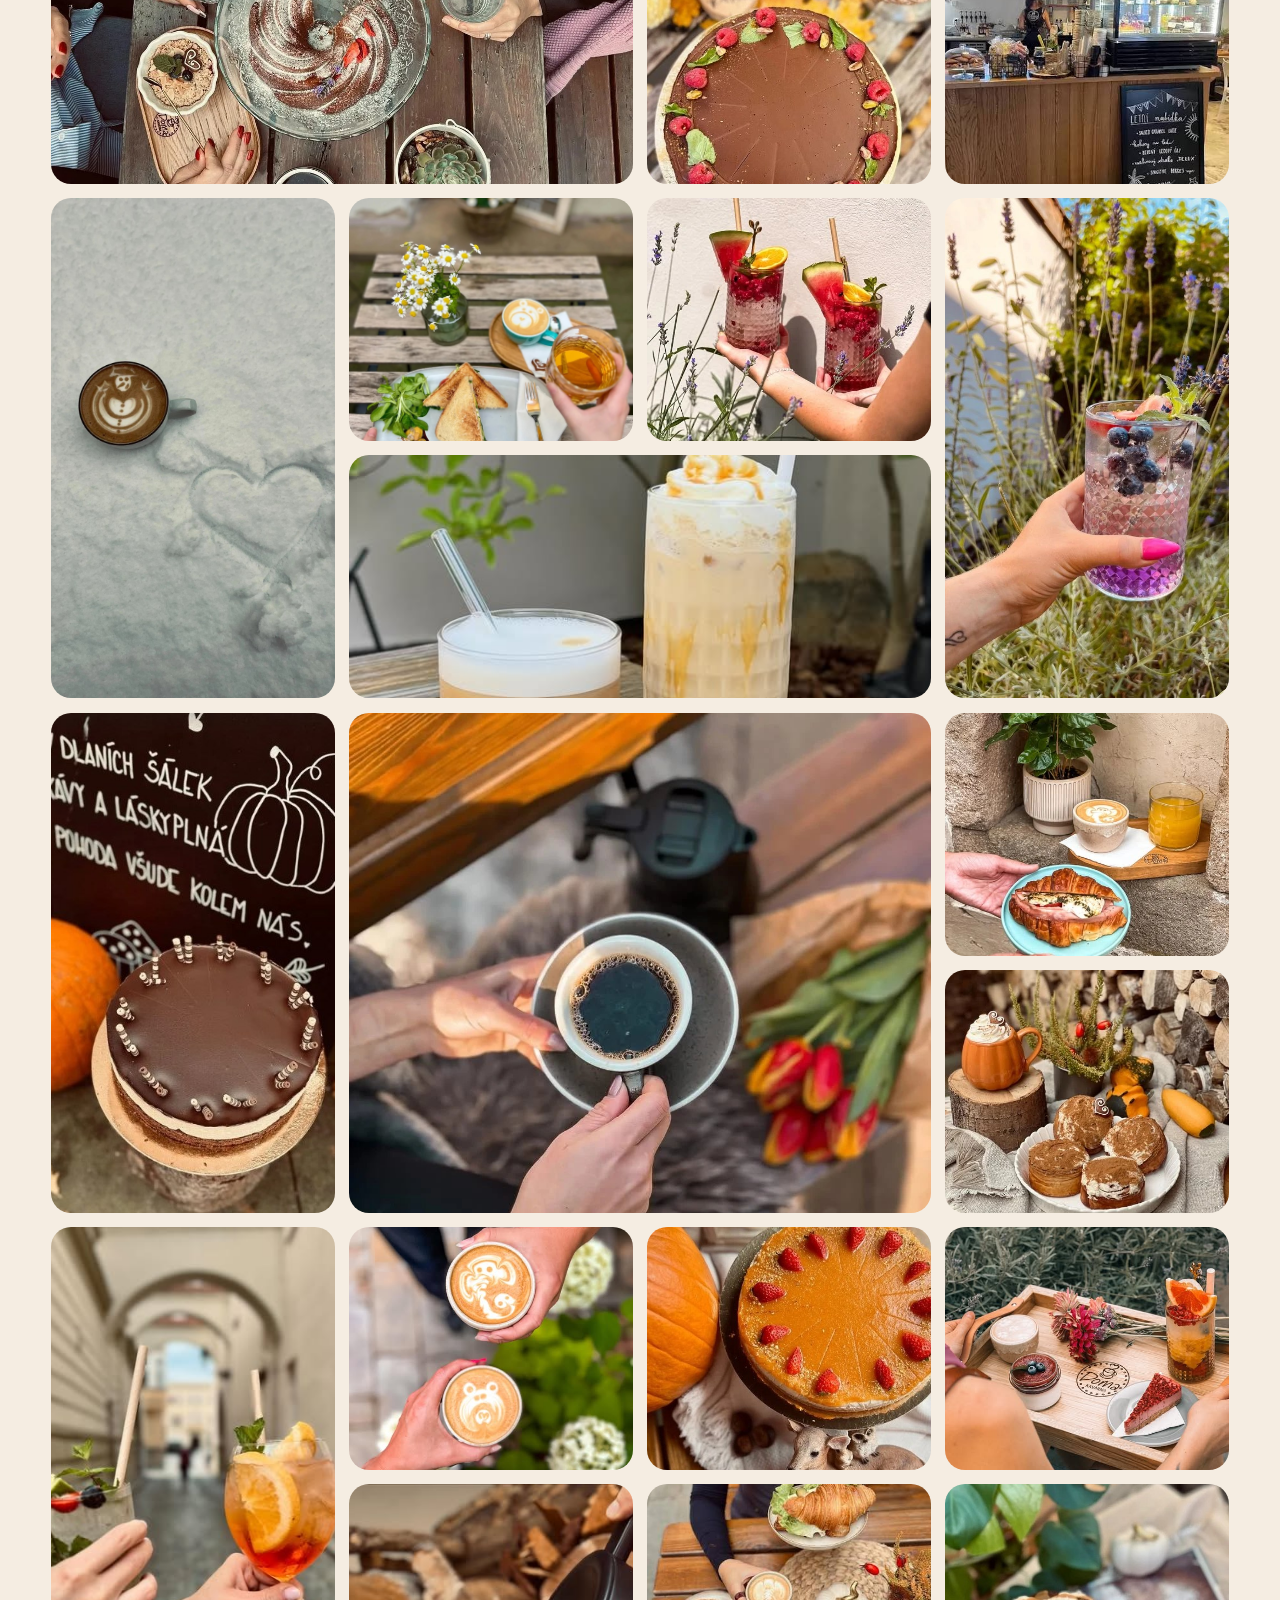
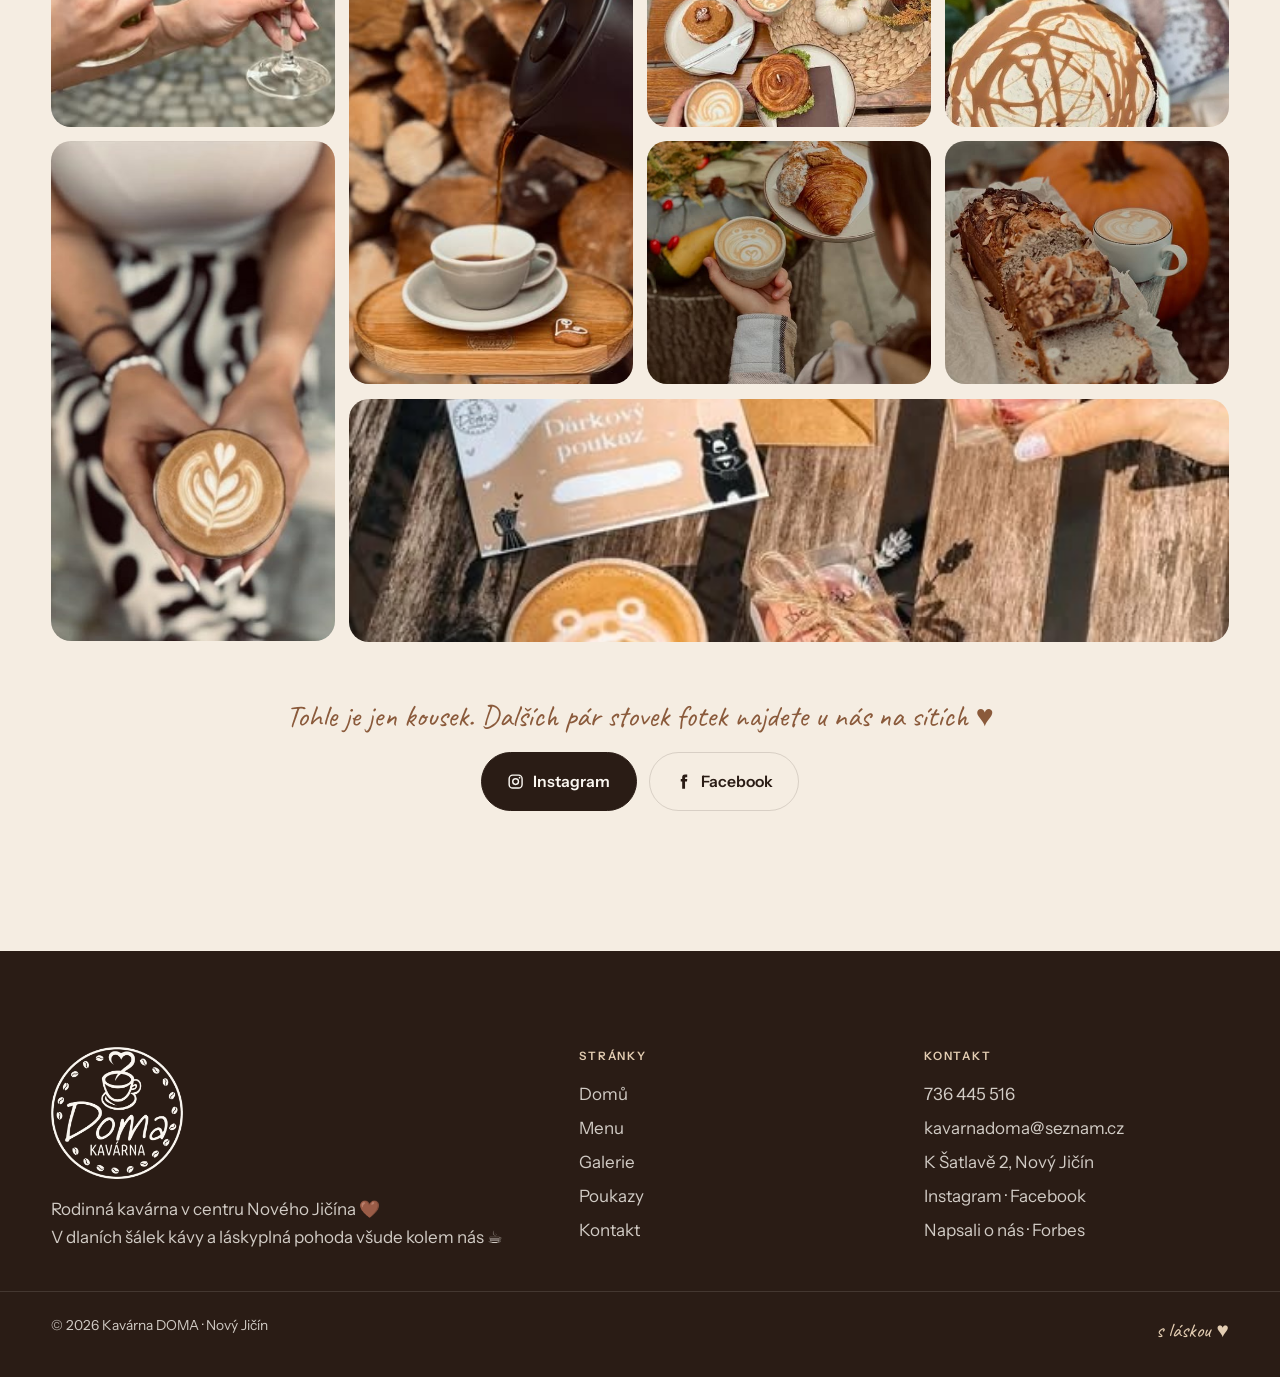
==== commit 806c74b5: "Levandulová limonáda místo položek bez fotky Co-Authored-By: Claude Opus 5.5 <noreply@anthropic.com>" ====
--- a/galerie.html
+++ b/galerie.html
@@ -61,11 +61,11 @@
 </header>
 <section class="gallery">
   <div class="chips reveal" role="group" aria-label="Filtrovat fotky">
-    <button type="button" class="chip is-on" data-filter="all" aria-pressed="true">Vše<span class="chip__n">29</span></button>
+    <button type="button" class="chip is-on" data-filter="all" aria-pressed="true">Vše<span class="chip__n">30</span></button>
     <button type="button" class="chip" data-filter="kava" aria-pressed="false">Káva<span class="chip__n">9</span></button>
     <button type="button" class="chip" data-filter="sladke" aria-pressed="false">Dortíky<span class="chip__n">8</span></button>
     <button type="button" class="chip" data-filter="snidane" aria-pressed="false">Snídaně<span class="chip__n">6</span></button>
-    <button type="button" class="chip" data-filter="unas" aria-pressed="false">U nás<span class="chip__n">6</span></button>
+    <button type="button" class="chip" data-filter="unas" aria-pressed="false">U nás<span class="chip__n">7</span></button>
   </div>
   <div class="bento" id="bento">
     <figure class="gfig gfig--xl" data-cat="kava"><button class="gfig__btn" aria-label="Zvětšit: Latte s medvídkem vedle spící lištičky"><img src="assets/img/liska.jpg" alt="Latte s medvídkem vedle spící lištičky" loading="lazy"></button><figcaption>medvídek &amp; liška</figcaption></figure>
@@ -81,6 +81,7 @@
     <figure class="gfig gfig--tall" data-cat="kava"><button class="gfig__btn" aria-label="Zvětšit: Latte se sněhulákem a srdce ve sněhu"><img src="assets/img/snehulak.jpg" alt="Latte se sněhulákem a srdce ve sněhu" loading="lazy"></button><figcaption>srdce ze sněhu</figcaption></figure>
     <figure class="gfig" data-cat="snidane"><button class="gfig__btn" aria-label="Zvětšit: Toast se salátem a heřmánek na stole"><img src="assets/img/toast.jpg" alt="Toast se salátem a heřmánek na stole" loading="lazy"></button><figcaption>toast &amp; heřmánek</figcaption></figure>
     <figure class="gfig" data-cat="unas"><button class="gfig__btn" aria-label="Zvětšit: Melounové limonády mezi levandulí"><img src="assets/img/melounove-drinky.jpg" alt="Melounové limonády mezi levandulí" loading="lazy"></button><figcaption>léto ve sklenici</figcaption></figure>
+    <figure class="gfig gfig--tall" data-cat="unas"><button class="gfig__btn" aria-label="Zvětšit: Limonáda s borůvkami a levandulí"><img src="assets/img/levandulova-limonada.jpg" alt="Limonáda s borůvkami a levandulí" loading="lazy"></button><figcaption>levandule &amp; borůvky</figcaption></figure>
     <figure class="gfig gfig--wide" data-cat="kava"><button class="gfig__btn" aria-label="Zvětšit: Ledové latte a karamelové frappé"><img src="assets/img/ledova-kava.jpg" alt="Ledové latte a karamelové frappé" loading="lazy"></button><figcaption>ledová káva</figcaption></figure>
     <figure class="gfig gfig--tall" data-cat="sladke"><button class="gfig__btn" aria-label="Zvětšit: Dort Míšanek u křídové tabule"><img src="assets/img/dort-misanek.jpg" alt="Dort Míšanek u křídové tabule" loading="lazy"></button><figcaption>míšanek</figcaption></figure>
     <figure class="gfig gfig--xl" data-cat="kava"><button class="gfig__btn" aria-label="Zvětšit: Černá káva v dlaních a tulipány"><img src="assets/img/kava-tulipany.jpg" alt="Černá káva v dlaních a tulipány" loading="lazy"></button><figcaption>káva &amp; tulipány</figcaption></figure>
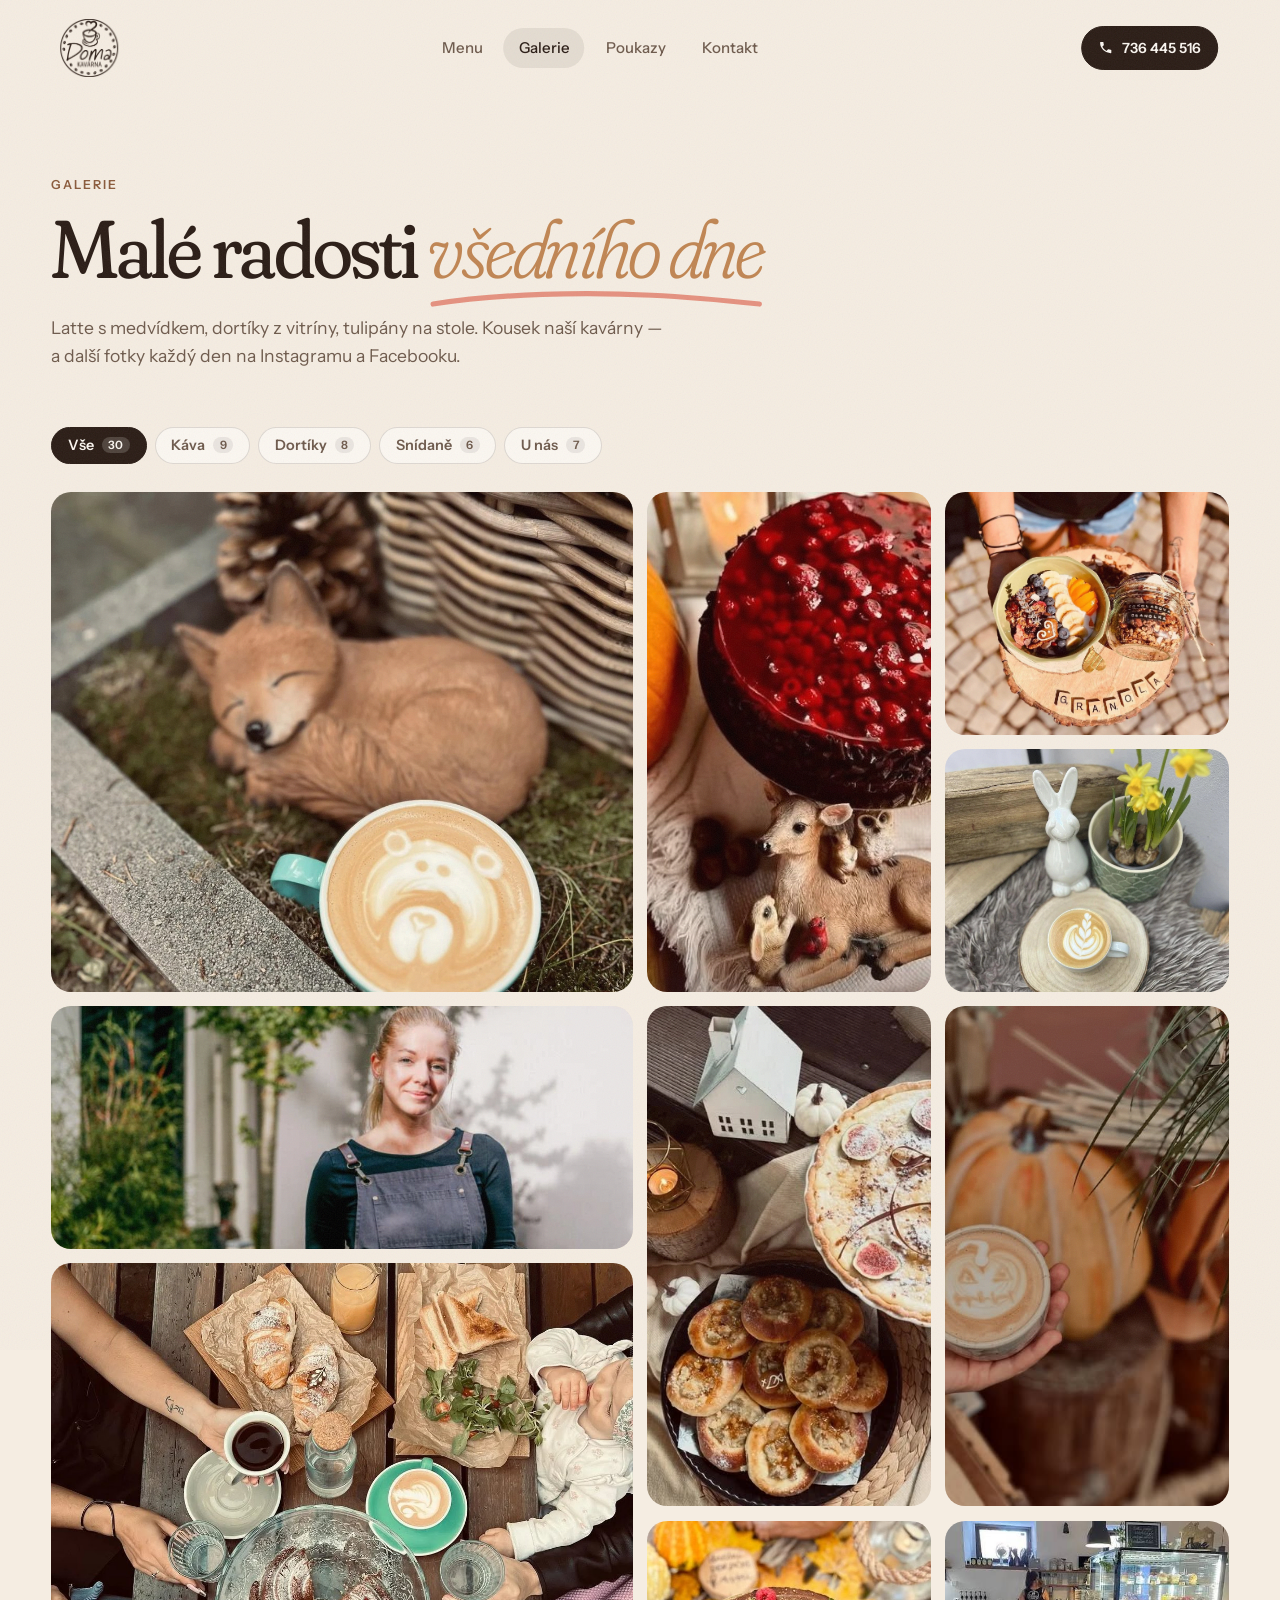
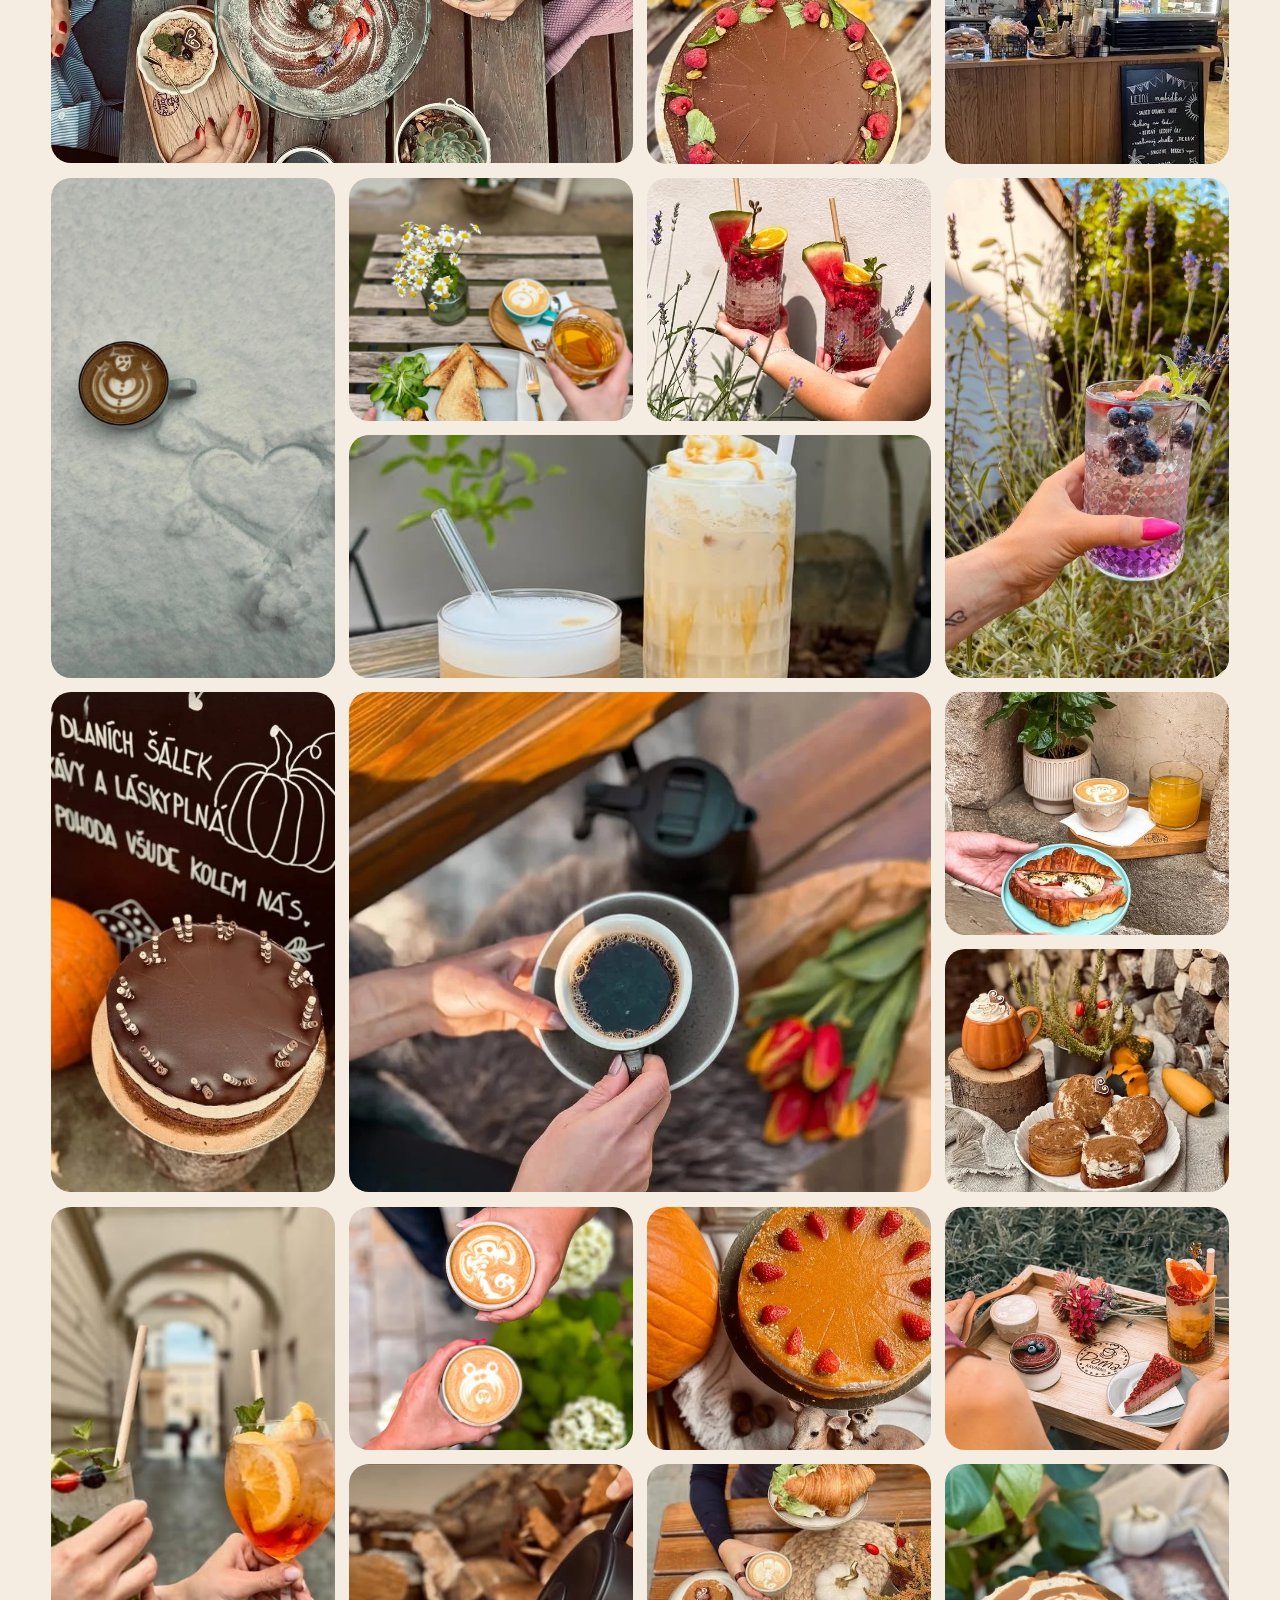
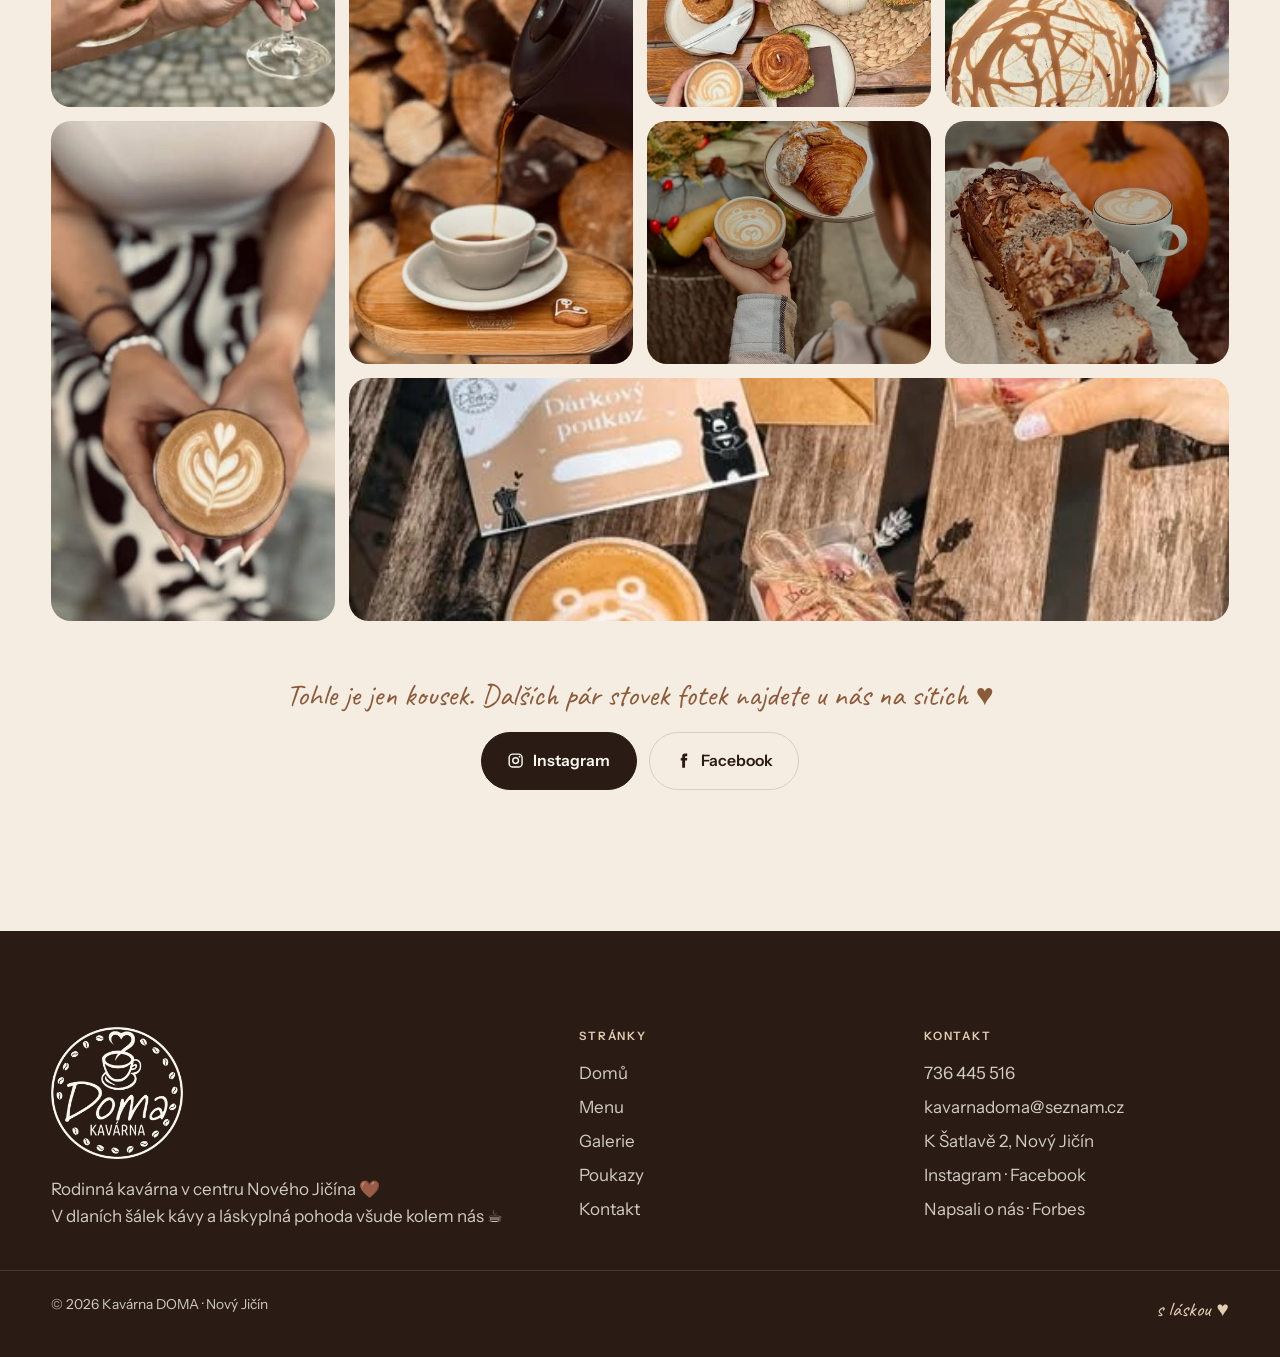
==== commit 40a115b3: "Náhled odkazu a strukturovaná data míří na kavarnadoma.vercel.app Co-Authored-By: Claude Opus 5.5 <n" ====
--- a/galerie.html
+++ b/galerie.html
@@ -11,7 +11,7 @@
   <meta property="og:site_name" content="Kavárna DOMA">
   <meta property="og:title" content="Galerie · Kavárna DOMA">
   <meta property="og:description" content="Fotografie z Kavárny DOMA v Novém Jičíně.">
-  <meta property="og:image" content="https://michalek333s.github.io/Kavarna-DOMA/assets/img/og.jpg">
+  <meta property="og:image" content="https://kavarnadoma.vercel.app/assets/img/og.jpg">
   <meta property="og:image:width" content="1200">
   <meta property="og:image:height" content="630">
   <meta name="twitter:card" content="summary_large_image">
--- a/assets/styles.css
+++ b/assets/styles.css
@@ -136,20 +136,16 @@
   display:grid;grid-template-columns:1fr 1.02fr;align-items:center;gap:clamp(36px,6vw,96px);
   padding:120px var(--gutter) 72px;
 }
-.hero::before{ /* warm latte glow behind the collage */
-  content:"";position:absolute;z-index:-1;right:-6%;top:12%;width:min(62vw,820px);aspect-ratio:1;border-radius:50%;
-  background:radial-gradient(circle at 50% 50%,rgba(227,205,178,.75),rgba(227,205,178,0) 66%);pointer-events:none;
-}
-.hero__doodles{position:absolute;inset:0;width:100%;height:100%;z-index:-1;pointer-events:none;overflow:visible}
-.doodle path,.doodle ellipse{fill:none;stroke:var(--caramel);stroke-width:2.4;stroke-linecap:round;stroke-linejoin:round;opacity:.5;
-  stroke-dasharray:400;stroke-dashoffset:400;transition:stroke-dashoffset 2.2s var(--ease) var(--d,1.4s)}
-.is-loaded .doodle path,.is-loaded .doodle ellipse{stroke-dashoffset:0}
-
+.hero::before{ /* warm lamplight */
+  content:"";position:absolute;z-index:-1;right:-8%;top:4%;width:min(66vw,880px);aspect-ratio:1;border-radius:50%;
+  background:radial-gradient(circle,rgba(239,190,120,.32),rgba(227,205,178,.35) 40%,rgba(227,205,178,0) 68%);pointer-events:none;
+}
 .h1,.hero__title{
   font-family:var(--serif);font-variation-settings:"SOFT" 100,"opsz" 144;font-weight:400;
-  font-size:clamp(2.9rem,6.4vw,5.6rem);line-height:.98;letter-spacing:-.03em;margin:.4em 0 .45em;
+  font-size:clamp(2.9rem,6.4vw,5.6rem);line-height:.98;letter-spacing:-.03em;margin:.15em 0 .45em;
 }
 .h1 em{color:var(--caramel);font-weight:300}
+.hero__hello{font-family:var(--hand);font-size:clamp(1.5rem,2.2vw,1.9rem);color:var(--wood);margin-top:26px;transform:rotate(-2deg);transform-origin:left}
 .hero__doma{position:relative;display:inline-block;font-family:var(--hand);font-weight:700;font-size:1.32em;line-height:.8;letter-spacing:0;color:var(--caramel);padding:0 .06em;transform:rotate(-3deg);transform-origin:left bottom}
 .hero__doma svg{position:absolute;left:0;right:0;bottom:-.16em;width:100%;height:.3em;overflow:visible}
 .hero__doma path{fill:none;stroke:var(--tulip);stroke-width:5;stroke-linecap:round;stroke-dasharray:320;stroke-dashoffset:320;transition:stroke-dashoffset 1.1s var(--ease) .95s;vector-effect:non-scaling-stroke}
@@ -159,63 +155,66 @@
 .hero__sign{font-family:var(--hand);font-size:1.75rem;color:var(--wood);margin-top:1.5em}
 .beat{display:inline-block;color:var(--tulip);animation:beat 2.6s var(--ease) infinite 2s}
 @keyframes beat{0%,55%,100%{transform:scale(1)}15%{transform:scale(1.25)}30%{transform:scale(.95)}}
-.open-badge{display:inline-flex;align-items:center;gap:10px;padding:.5em 1em;border-radius:999px;background:var(--cream);border:1px solid var(--line);font-size:.9rem}
-.open-badge span:last-child{color:var(--ink);font-weight:500}
+@keyframes spin{to{transform:rotate(360deg)}}
+@keyframes sway{0%,100%{rotate:-4deg}50%{rotate:4deg}}
 .pulse{position:relative;width:8px;height:8px;border-radius:50%;background:#4E9A5B}
 .pulse::after{content:"";position:absolute;inset:0;border-radius:50%;background:inherit;animation:pulse 2.4s infinite}
-.open-badge.is-closed .pulse{background:var(--caramel)}
 @keyframes pulse{to{transform:scale(2.8);opacity:0}}
-@keyframes spin{to{transform:rotate(360deg)}}
-@keyframes sway{0%,100%{rotate:-4deg}50%{rotate:4deg}}
-
-/* collage */
-.hero__photos{position:relative;padding:4% 0 11% 10%;--px:0;--py:0}
-.hero__photos [data-depth]{translate:calc(var(--px) * var(--dp) * 1px) calc(var(--py) * var(--dp) * 1px);transition:translate 1.2s var(--ease),opacity 1.3s var(--ease) var(--d,.1s),transform 1.6s var(--ease) var(--d,.1s)}
-.hero__main{position:relative;z-index:2;margin:0;aspect-ratio:4/5;border-radius:var(--r-lg);overflow:hidden;box-shadow:0 60px 100px -60px rgba(42,28,21,.7)}
+
+/* chalkboard surface shared by the door sign and the board */
+.doorsign__board,.chalk__in{
+  background:
+    radial-gradient(ellipse 60% 40% at 30% 30%,rgba(255,255,255,.06),transparent 70%),
+    radial-gradient(ellipse 50% 30% at 75% 70%,rgba(255,255,255,.045),transparent 70%),
+    #2c2a26;
+  color:rgba(255,255,255,.93);
+}
+.doorsign__big,.chalk__text,.chalk__by{font-family:var(--hand);text-shadow:0 0 1px rgba(255,255,255,.55),0 0 8px rgba(255,255,255,.12)}
+
+/* "Otevřeno" sign hanging on a string, like on the café door */
+.doorsign{position:relative;display:inline-block;margin-top:34px;transform-origin:50% -30px;animation:swing 7s ease-in-out infinite}
+@keyframes swing{0%,100%{rotate:-2.4deg}50%{rotate:2.4deg}}
+.doorsign__string{position:absolute;left:50%;top:-34px;width:150px;height:34px;transform:translateX(-50%);overflow:visible}
+.doorsign__string path{fill:none;stroke:#9c7656;stroke-width:1.6}
+.doorsign__string circle{fill:#6b4a31}
+.doorsign__board{display:flex;flex-direction:column;align-items:center;min-width:150px;padding:8px 22px 9px;border-radius:8px;border:6px solid #93643f;box-shadow:inset 0 0 0 1px rgba(0,0,0,.35),0 14px 24px -14px rgba(42,28,21,.6)}
+.doorsign__big{font-weight:700;font-size:1.85rem;line-height:1}
+.doorsign__small{font-size:.78rem;letter-spacing:.06em;opacity:.8;margin-top:3px}
+.doorsign.is-closed .doorsign__big{color:rgba(255,228,200,.95)}
+
+/* scene */
+.hero__scene{position:relative;padding:7% 3% 20% 13%}
+.hero__main{position:relative;z-index:1;margin:0;aspect-ratio:4/5;border-radius:var(--r-lg);overflow:hidden;box-shadow:0 60px 100px -60px rgba(42,28,21,.7)}
 .hero__main img{width:100%;height:100%;object-fit:cover;object-position:center 62%;transition:transform 8s ease-out}
 .is-loaded .hero__main img{transform:scale(1.04)}
-.hero__back{position:absolute;z-index:3;left:0;top:0;width:29%;margin:0;padding:8px 8px 0;background:#fff;border-radius:6px;box-shadow:0 24px 40px -22px rgba(42,28,21,.5)}
-.hero__back img{aspect-ratio:1;width:100%;height:auto;object-fit:cover;object-position:72% 28%;border-radius:3px}
-.hero__back figcaption{font-family:var(--hand);font-size:1.2rem;text-align:center;padding:4px 0 8px;color:var(--espresso-2);line-height:1.1}
-.hero__pol{
-  position:absolute;z-index:3;left:0;bottom:0;width:40%;margin:0;padding:9px 9px 0;background:#fff;border-radius:6px;
-  box-shadow:0 30px 50px -24px rgba(42,28,21,.55);
-}
-.hero__pol img{aspect-ratio:1;width:100%;height:auto;object-fit:cover;border-radius:3px}
-.hero__pol figcaption{font-family:var(--hand);font-size:1.35rem;text-align:center;padding:6px 0 10px;color:var(--espresso-2);line-height:1.1}
-.hero__stamp{position:absolute;z-index:4;right:-22px;top:-4px;width:clamp(96px,10vw,132px);aspect-ratio:1;border-radius:50%;background:var(--cream);padding:9px;box-shadow:0 20px 40px -18px rgba(42,28,21,.5)}
-.hero__stamp img{width:100%;height:100%}
-.hero__note{position:absolute;z-index:4;right:-2%;bottom:-1%;display:flex;align-items:flex-end;gap:6px;font-family:var(--hand);font-size:1.55rem;line-height:1;color:var(--wood);transform:rotate(-4deg)}
-.hero__note svg{width:62px;order:-1;margin-bottom:12px;overflow:visible}
-.hero__note .draw{fill:none;stroke:currentColor;stroke-width:2.6;stroke-linecap:round;stroke-linejoin:round;stroke-dasharray:140;stroke-dashoffset:140;transition:stroke-dashoffset 1s var(--ease) 1.5s}
-.is-loaded .hero__note .draw{stroke-dashoffset:0}
-
-/* little hearts rising from the latte */
-.hearts{position:absolute;left:66%;top:66%;width:0;height:0;pointer-events:none}
-.heartlet{position:absolute;left:0;top:0;width:18px;height:16px;color:#fff;opacity:0;animation:rise 3.4s ease-out forwards;filter:drop-shadow(0 2px 6px rgba(42,28,21,.25))}
-@keyframes rise{
-  0%{opacity:0;transform:translate(0,0) scale(.5) rotate(0)}
-  15%{opacity:.95}
-  100%{opacity:0;transform:translate(var(--dx,10px),-150px) scale(1.15) rotate(var(--rot,10deg))}
-}
+
+
+/* taped snapshot */
+.hero__snap{position:absolute;z-index:2;left:0;top:0;width:34%;margin:0;padding:9px 9px 0;background:#fdfbf7;border-radius:4px;box-shadow:0 24px 40px -22px rgba(42,28,21,.55)}
+.hero__snap::before{content:"";position:absolute;left:50%;top:-12px;width:46%;height:24px;transform:translateX(-50%) rotate(-4deg);background:repeating-linear-gradient(90deg,rgba(227,205,178,.82) 0 6px,rgba(234,214,190,.82) 6px 12px);box-shadow:0 1px 2px rgba(42,28,21,.15);clip-path:polygon(3% 0,97% 4%,100% 50%,97% 100%,2% 96%,0 50%)}
+.hero__snap img{aspect-ratio:1;width:100%;height:auto;object-fit:cover;object-position:72% 28%;border-radius:2px}
+.hero__snap figcaption{font-family:var(--hand);font-size:1.3rem;text-align:center;padding:5px 0 9px;color:var(--espresso-2);line-height:1.1}
+
+/* chalkboard with their own words */
+.chalk{position:absolute;z-index:3;left:0;bottom:0;width:54%;padding:11px;border-radius:12px;background:linear-gradient(135deg,#a9784f,#7b5134 55%,#94653f);box-shadow:0 30px 50px -24px rgba(42,28,21,.6),inset 0 0 0 1px rgba(255,255,255,.12)}
+.chalk__in{position:relative;border-radius:5px;padding:22px 22px 24px;box-shadow:inset 0 0 0 1px rgba(0,0,0,.4),inset 0 0 30px rgba(0,0,0,.35)}
+.chalk__doodle{position:absolute;right:14px;top:12px;width:42px;opacity:.75}
+.chalk__doodle path{fill:none;stroke:#fff;stroke-width:2;stroke-linecap:round;stroke-linejoin:round}
+.chalk__text{font-size:clamp(1.3rem,1.85vw,1.7rem);line-height:1.15;padding-right:36px}
+.chalk__by{font-size:1.05rem;opacity:.7;margin-top:8px;text-align:right}
 
 /* intro states */
 .hero-in{opacity:0;transform:translateY(18px);transition:opacity 1s var(--ease) var(--d,0s),transform 1s var(--ease) var(--d,0s)}
-.hero__note.hero-in{transform:rotate(-4deg) translateY(10px)}
-.hero-photo{opacity:0}
+.hero-photo{opacity:0;transition:opacity 1.3s var(--ease) var(--d,.1s),transform 1.6s var(--ease) var(--d,.1s)}
 .hero__main.hero-photo{transform:scale(1.03)}
-.hero__pol.hero-photo{transform:rotate(-12deg) translateY(30px)}
-.hero__back.hero-photo{transform:rotate(-2deg) translate(20px,20px)}
-.hero__stamp.hero-photo{transform:rotate(-60deg) scale(.6)}
+.hero__snap.hero-photo{transform:rotate(-14deg) translateY(30px)}
+.chalk.hero-photo{transform:rotate(8deg) translateY(40px)}
 .is-loaded .hero-in{opacity:1;transform:none}
-.is-loaded .hero__note.hero-in{transform:rotate(-4deg)}
 .is-loaded .hero-photo{opacity:1}
 .is-loaded .hero__main.hero-photo{transform:none}
-.is-loaded .hero__pol.hero-photo{transform:rotate(-5deg)}
-.is-loaded .hero__back.hero-photo{transform:rotate(-8deg)}
-.is-loaded .hero__stamp.hero-photo{transform:rotate(-10deg)}
-.hero__pol:hover{transform:rotate(-2deg) translateY(-6px)!important}
-.hero__back:hover{transform:rotate(-4deg) translateY(-6px)!important}
+.is-loaded .hero__snap.hero-photo{transform:rotate(-6deg)}
+.is-loaded .chalk.hero-photo{transform:rotate(2deg)}
+.hero__snap:hover{transform:rotate(-2deg) translateY(-6px)!important}
 
 /* hand-drawn underline under accent words in section headings */
 .h2 em,.h1 em{background:url("data:image/svg+xml,%3Csvg xmlns='http://www.w3.org/2000/svg' viewBox='0 0 200 12' preserveAspectRatio='none'%3E%3Cpath d='M3 8c40-6 90-7 130-5 22 1 44 3 64 5' fill='none' stroke='%23D9472F' stroke-width='3' stroke-linecap='round' opacity='.55'/%3E%3C/svg%3E") no-repeat 0 100%/0% .26em;transition:background-size 1.1s var(--ease) .45s;padding-bottom:.14em}
@@ -555,7 +554,7 @@
   .drawer__info a{font-family:var(--sans)!important;font-size:inherit!important;line-height:inherit!important;color:var(--wood)}
 
   .hero{grid-template-columns:1fr;min-height:auto;padding-top:110px;gap:48px}
-  .hero__photos{max-width:560px;width:100%;justify-self:center}
+  .hero__scene{max-width:580px;width:100%;justify-self:center}
   .story,.menu__body,.visit,.gift,.band__card{grid-template-columns:1fr}
   .collage{max-width:560px;width:100%;justify-self:center}
   .menu__card{grid-column:1;grid-row:auto;position:relative;top:0}
@@ -573,17 +572,21 @@
   .nav{padding:8px 8px 8px 14px;top:10px}
   .nav__cta{display:none}
   .brand__logo{width:50px;height:50px}
-  .hero__stamp{right:-6px;top:0;width:84px;padding:6px}
   .hero{padding-top:96px}
-  .hero__photos{padding:6% 0 16% 6%}
-  .hero__pol{width:44%}
-  .hero__back{width:30%;padding:5px 5px 0}
-  .hero__note{font-size:1.2rem;right:0;bottom:1%}
-  .hero__doodles{display:none}
-  .hero__back figcaption{font-size:.95rem;padding:2px 0 5px}
-  .hero__note svg{width:42px}
-  .hero::before{width:120vw;right:-40%;top:40%}
-  .hero__pol figcaption,.collage__side figcaption{font-size:1.05rem}
+  .hero::before{display:none}
+  .hero__scene{padding:9% 0 26% 8%}
+  .hero__snap{width:36%;padding:6px 6px 0}
+  .hero__snap figcaption{font-size:1rem;padding:3px 0 6px}
+  .chalk{width:72%;padding:8px}
+  .chalk__in{padding:15px 16px 17px}
+  .chalk__text{font-size:1.2rem;padding-right:30px}
+  .chalk__by{font-size:.9rem}
+  .chalk__doodle{width:30px;right:10px;top:10px}
+  .doorsign{margin-top:30px}
+  .doorsign__board{min-width:128px;padding:6px 16px 7px}
+  .doorsign__big{font-size:1.55rem}
+  .hero__hello{margin-top:18px;font-size:1.4rem}
+  .collage__side figcaption{font-size:1.05rem}
   .tabs{width:100%}
   .tabs button{flex:1;padding:.75em .3em;font-size:.84rem}
   .items h4{font-size:1.25rem}
@@ -617,7 +620,6 @@
   .hero__actions{display:grid;grid-template-columns:1fr 1fr;gap:10px;margin-top:1.5em}
   .hero__actions .btn{justify-content:center;padding:.95em .8em;font-size:.92rem}
   .hero__sign{display:none}
-  .hero__main{aspect-ratio:1/1.05}
 
   .story{gap:36px}
   .collage{padding:0 10% 18% 0}
@@ -656,10 +658,9 @@
 @media (prefers-reduced-motion:reduce){
   *,*::before,*::after{animation:none!important;transition:none!important}
   .reveal,.hero-in,.hero-photo{opacity:1!important}
-  .reveal,.hero-in:not(.hero__note){transform:none!important}
-  .doodle path,.doodle ellipse,.hero__doma path,.hero__note .draw{stroke-dashoffset:0!important}
+  .reveal,.hero-in{transform:none!important}
+  .hero__doma path{stroke-dashoffset:0!important}
   .h2 em,.h1 em{background-size:100% .26em!important}
-  .hero__pol{transform:rotate(-5deg)!important}
   .senses__text .w{opacity:1}
 }
 .steps,.services-wrap{padding-bottom:clamp(60px,8vw,110px)}
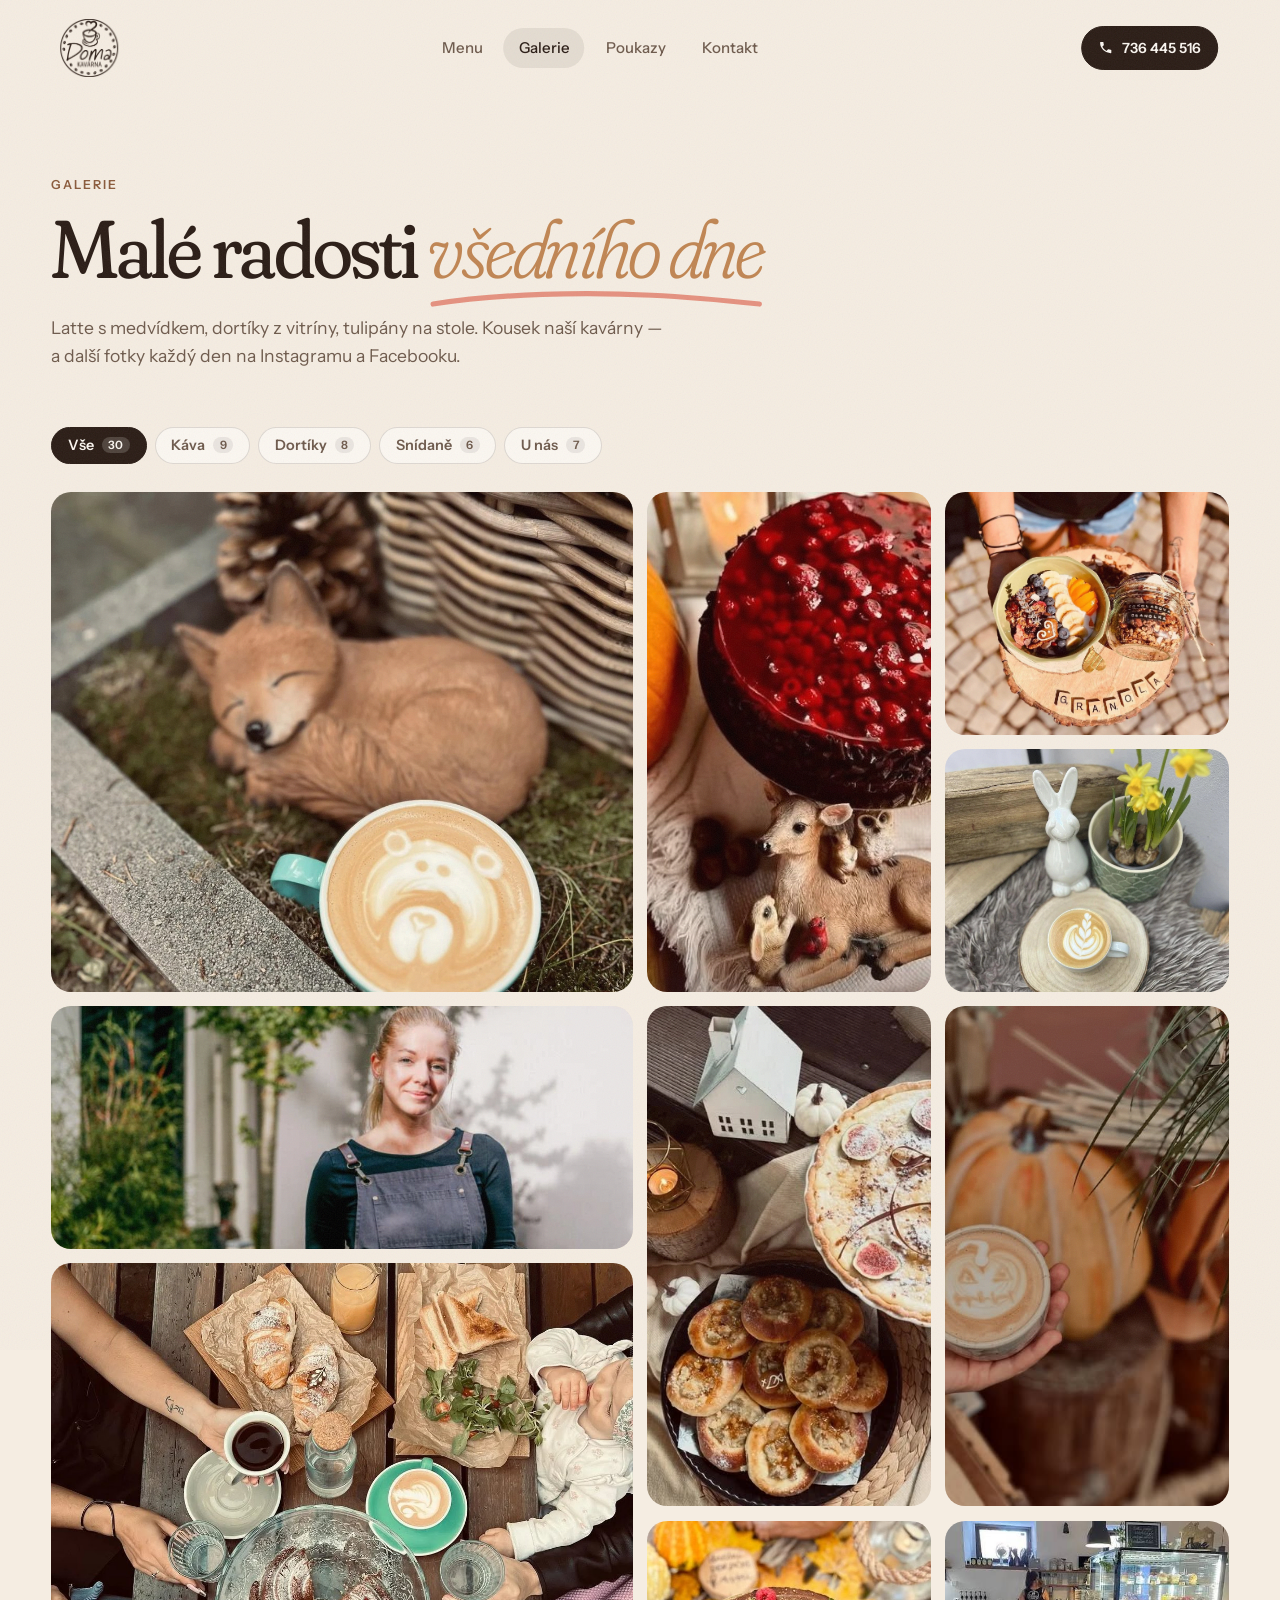
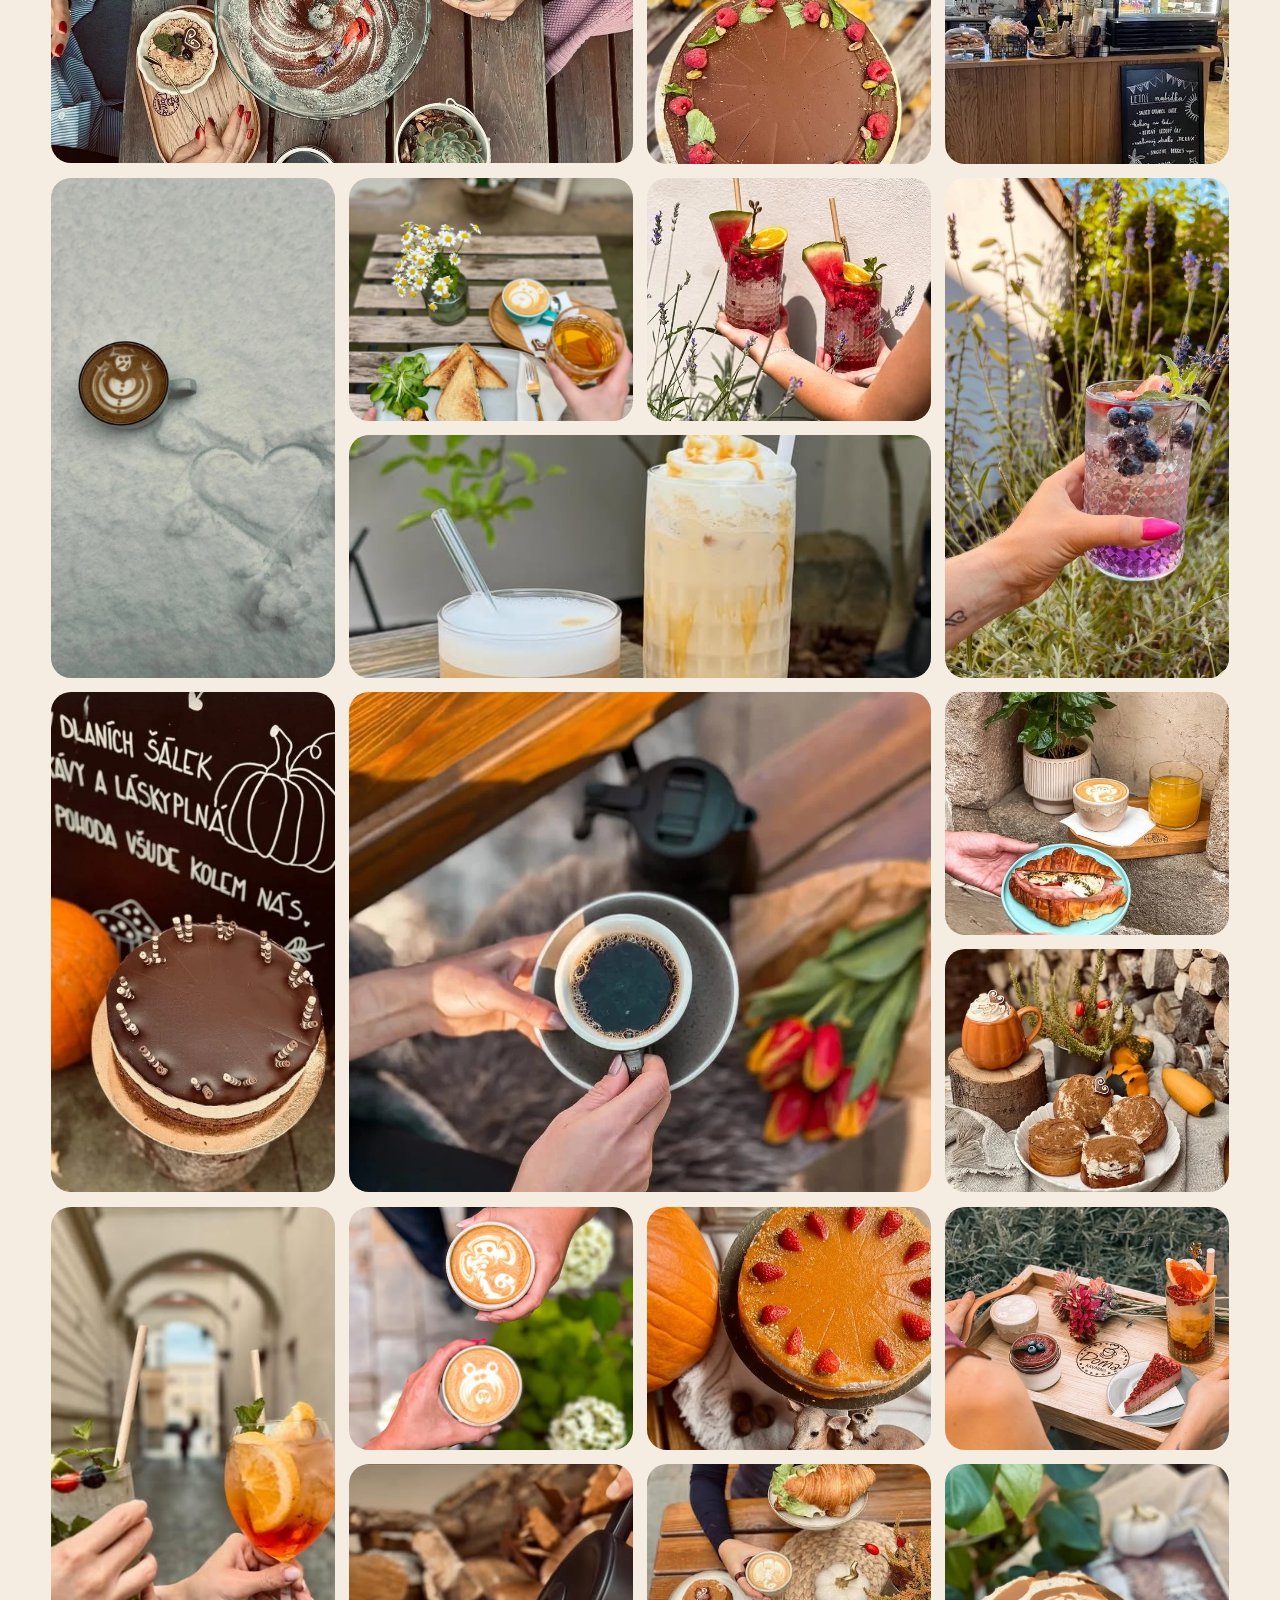
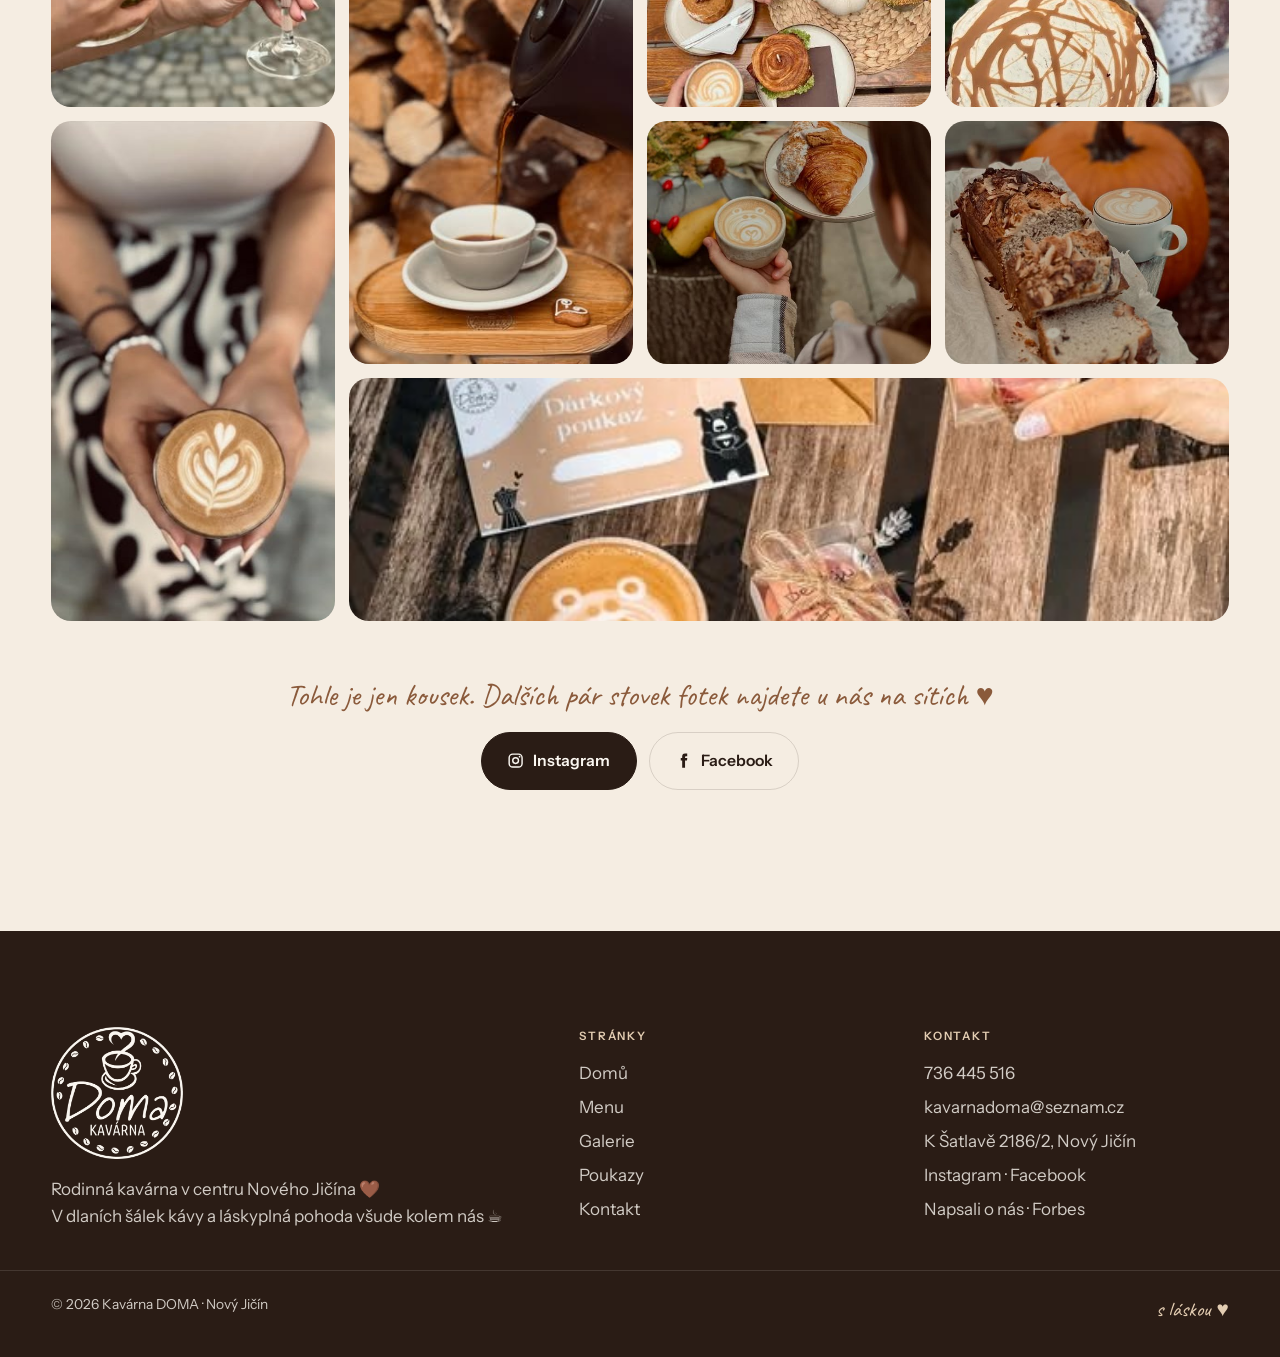
==== commit b380684e: "Přesná adresa K Šatlavě 2186/2 podle Google Map, mapa míří na Kavárnu DOMA Co-Authored-By: Claude Op" ====
--- a/galerie.html
+++ b/galerie.html
@@ -6,6 +6,7 @@
   <title>Galerie · Kavárna DOMA</title>
   <meta name="description" content="Fotografie z Kavárny DOMA v Novém Jičíně.">
   <meta name="theme-color" content="#F5EDE2">
+  <meta name="robots" content="noindex, nofollow">
   <meta property="og:type" content="website">
   <meta property="og:locale" content="cs_CZ">
   <meta property="og:site_name" content="Kavárna DOMA">
@@ -47,7 +48,7 @@
   <a href="kontakt.html">Kontakt</a>
   <a class="btn btn--dark" href="tel:+420736445516">Zavolat · 736 445 516</a>
   <div class="drawer__info">
-    <p><b>K Šatlavě 2</b>, Nový Jičín</p>
+    <p><b>K Šatlavě 2186/2</b>, Nový Jičín</p>
     <p>Po – Pá 8–18 · So – Ne 9–18</p>
     <p><a href="mailto:kavarnadoma@seznam.cz">kavarnadoma@seznam.cz</a> · <a href="https://www.instagram.com/kavarnadoma_novy_jicin/" target="_blank" rel="noopener">Instagram</a></p>
   </div>
@@ -138,7 +139,7 @@
       <ul>
         <li><a href="tel:+420736445516">736 445 516</a></li>
         <li><a href="mailto:kavarnadoma@seznam.cz">kavarnadoma@seznam.cz</a></li>
-        <li>K Šatlavě 2, Nový Jičín</li>
+        <li>K Šatlavě 2186/2, Nový Jičín</li>
         <li><a href="https://www.instagram.com/kavarnadoma_novy_jicin/" target="_blank" rel="noopener">Instagram</a> · <a href="https://www.facebook.com/kavarnadoma/" target="_blank" rel="noopener">Facebook</a></li>
         <li><a href="https://forbes.cz/bez-terminalu-bych-o-zakazniky-prisla-rika-majitelka-rodinne-kavarny-doma/" target="_blank" rel="noopener">Napsali o nás · Forbes</a></li>
       </ul>
